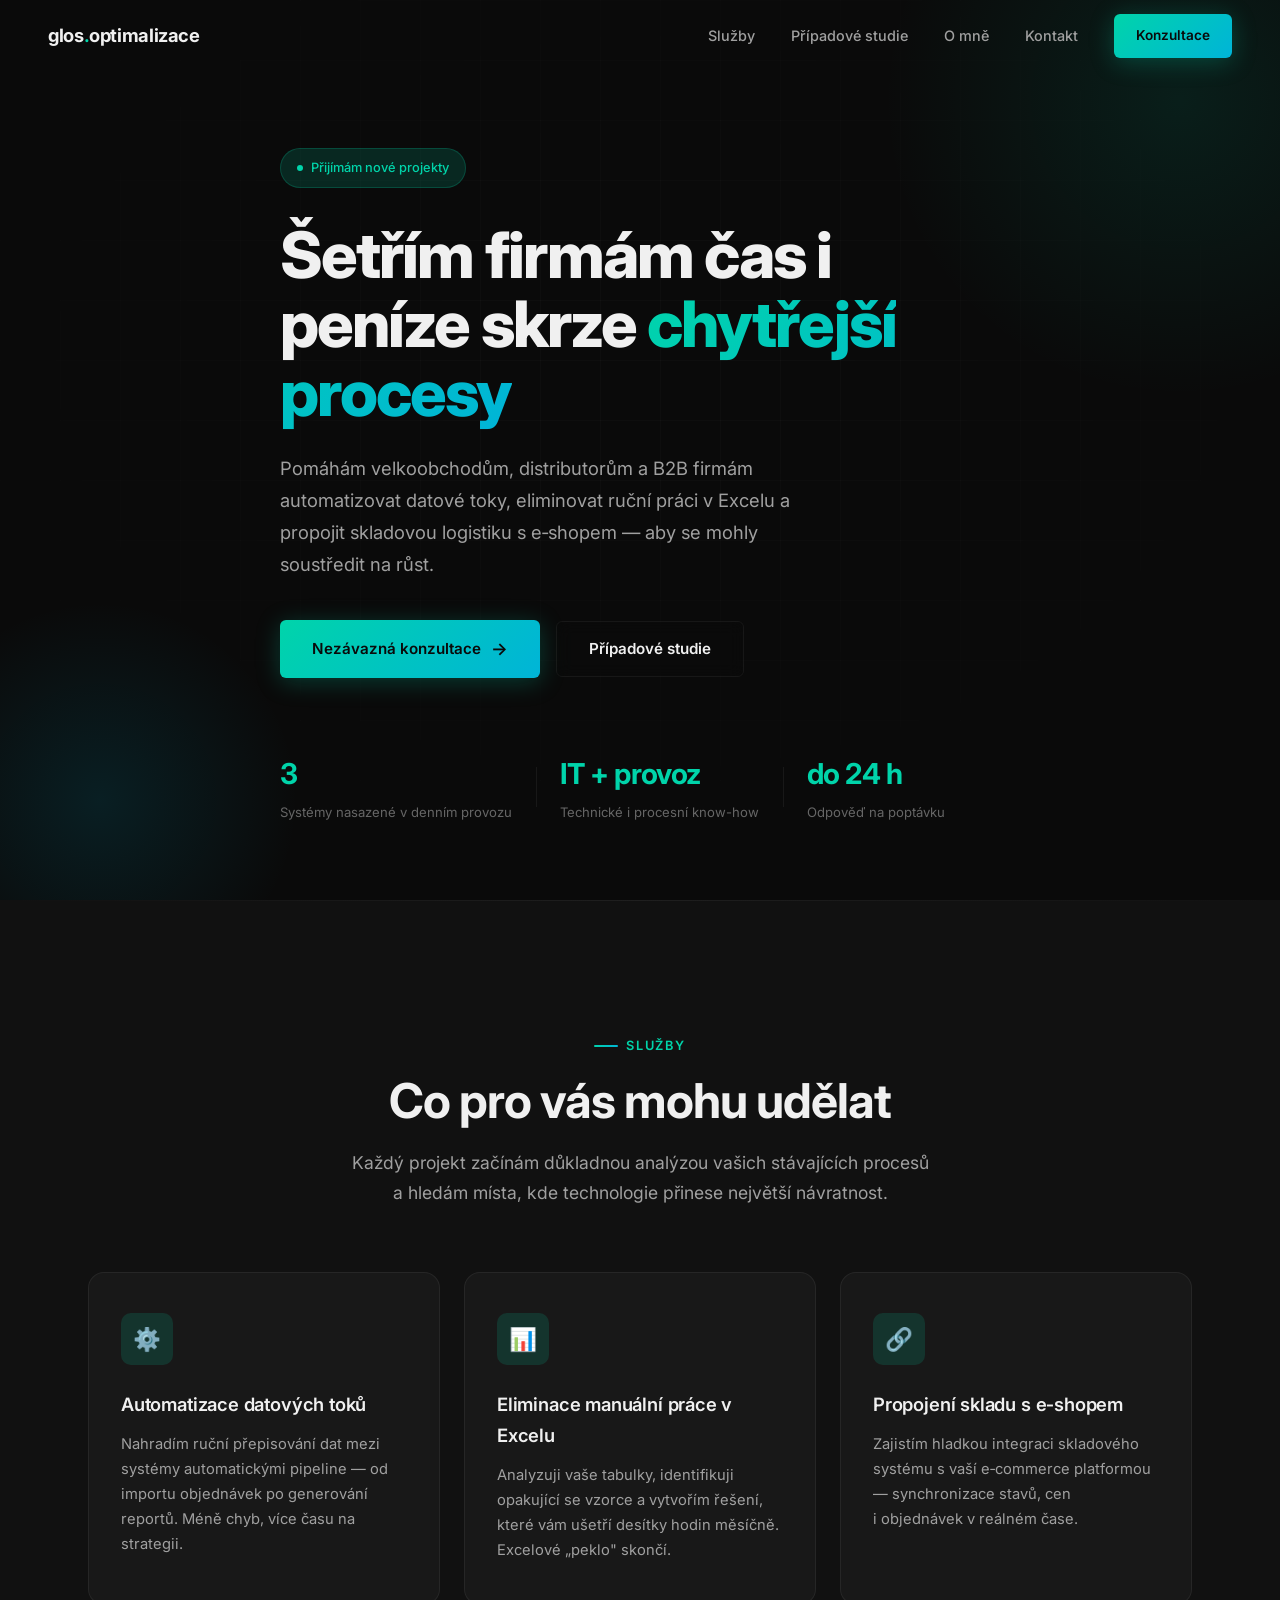
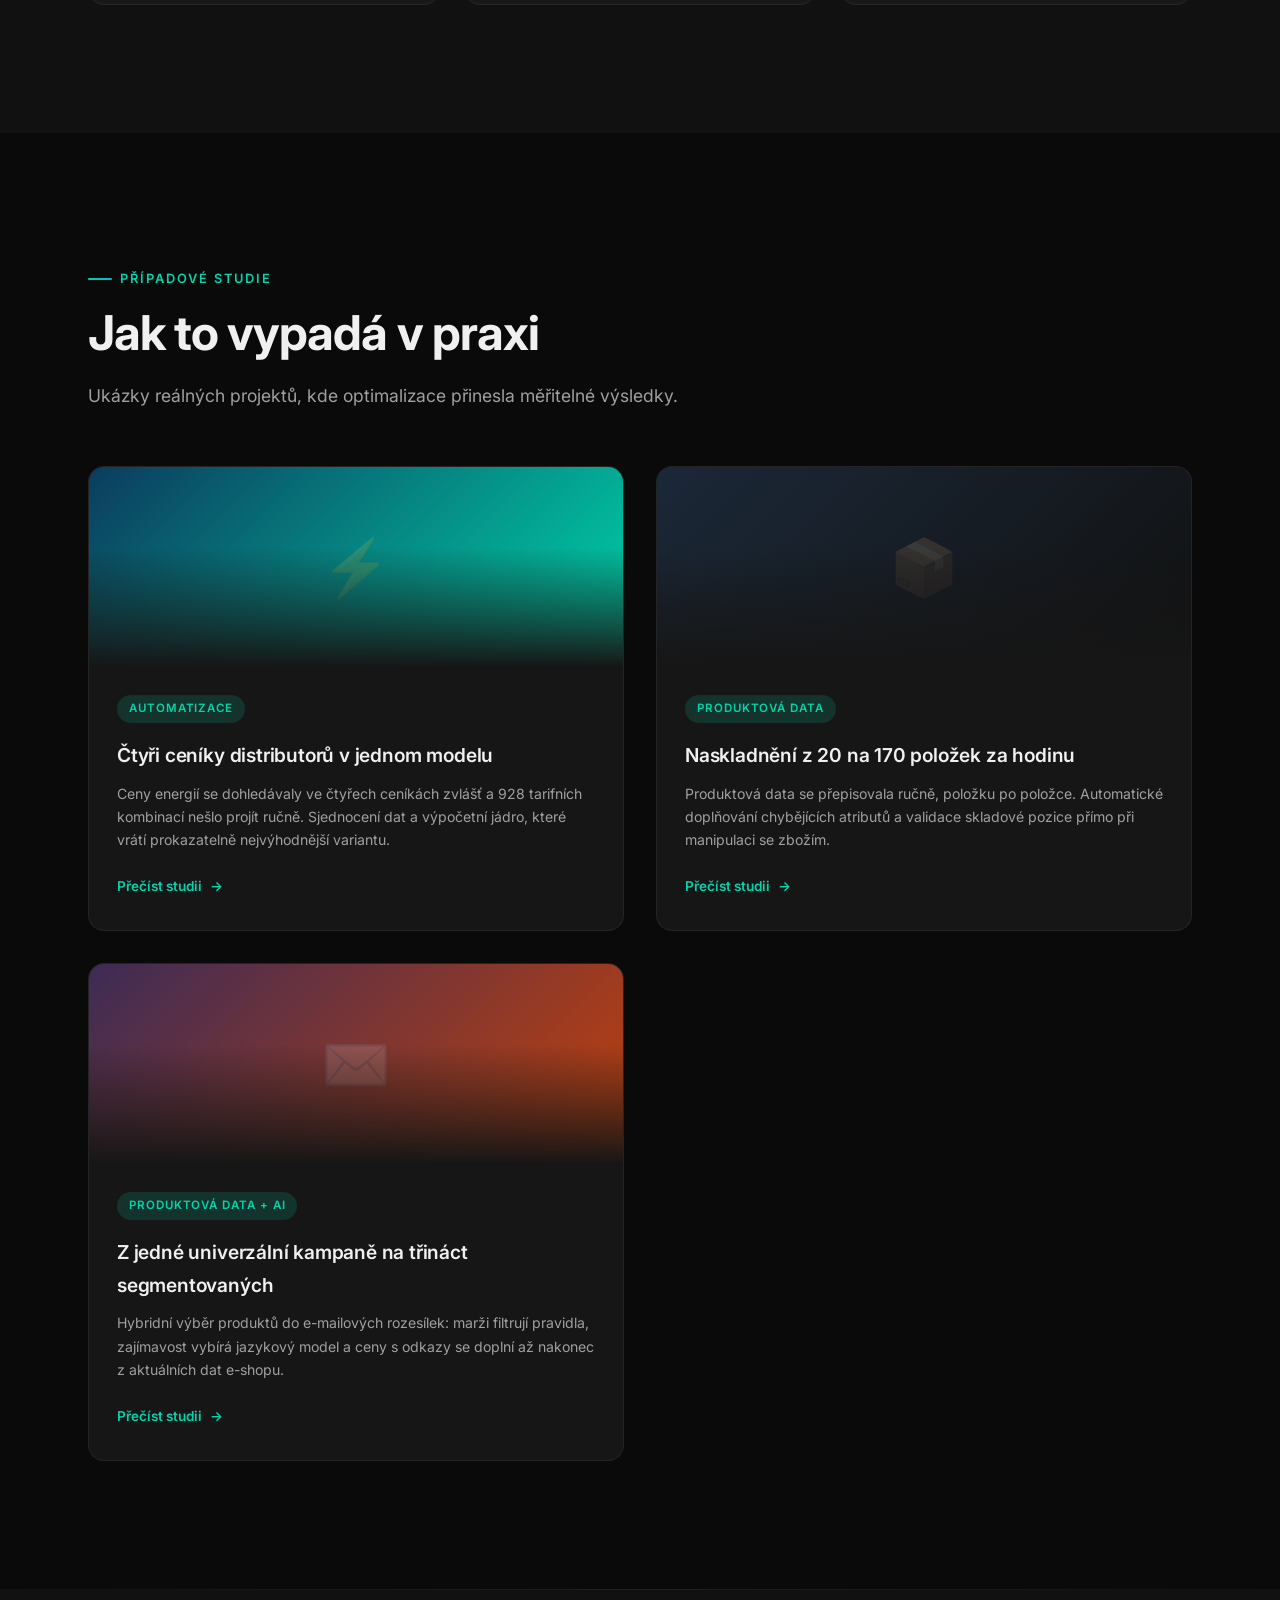
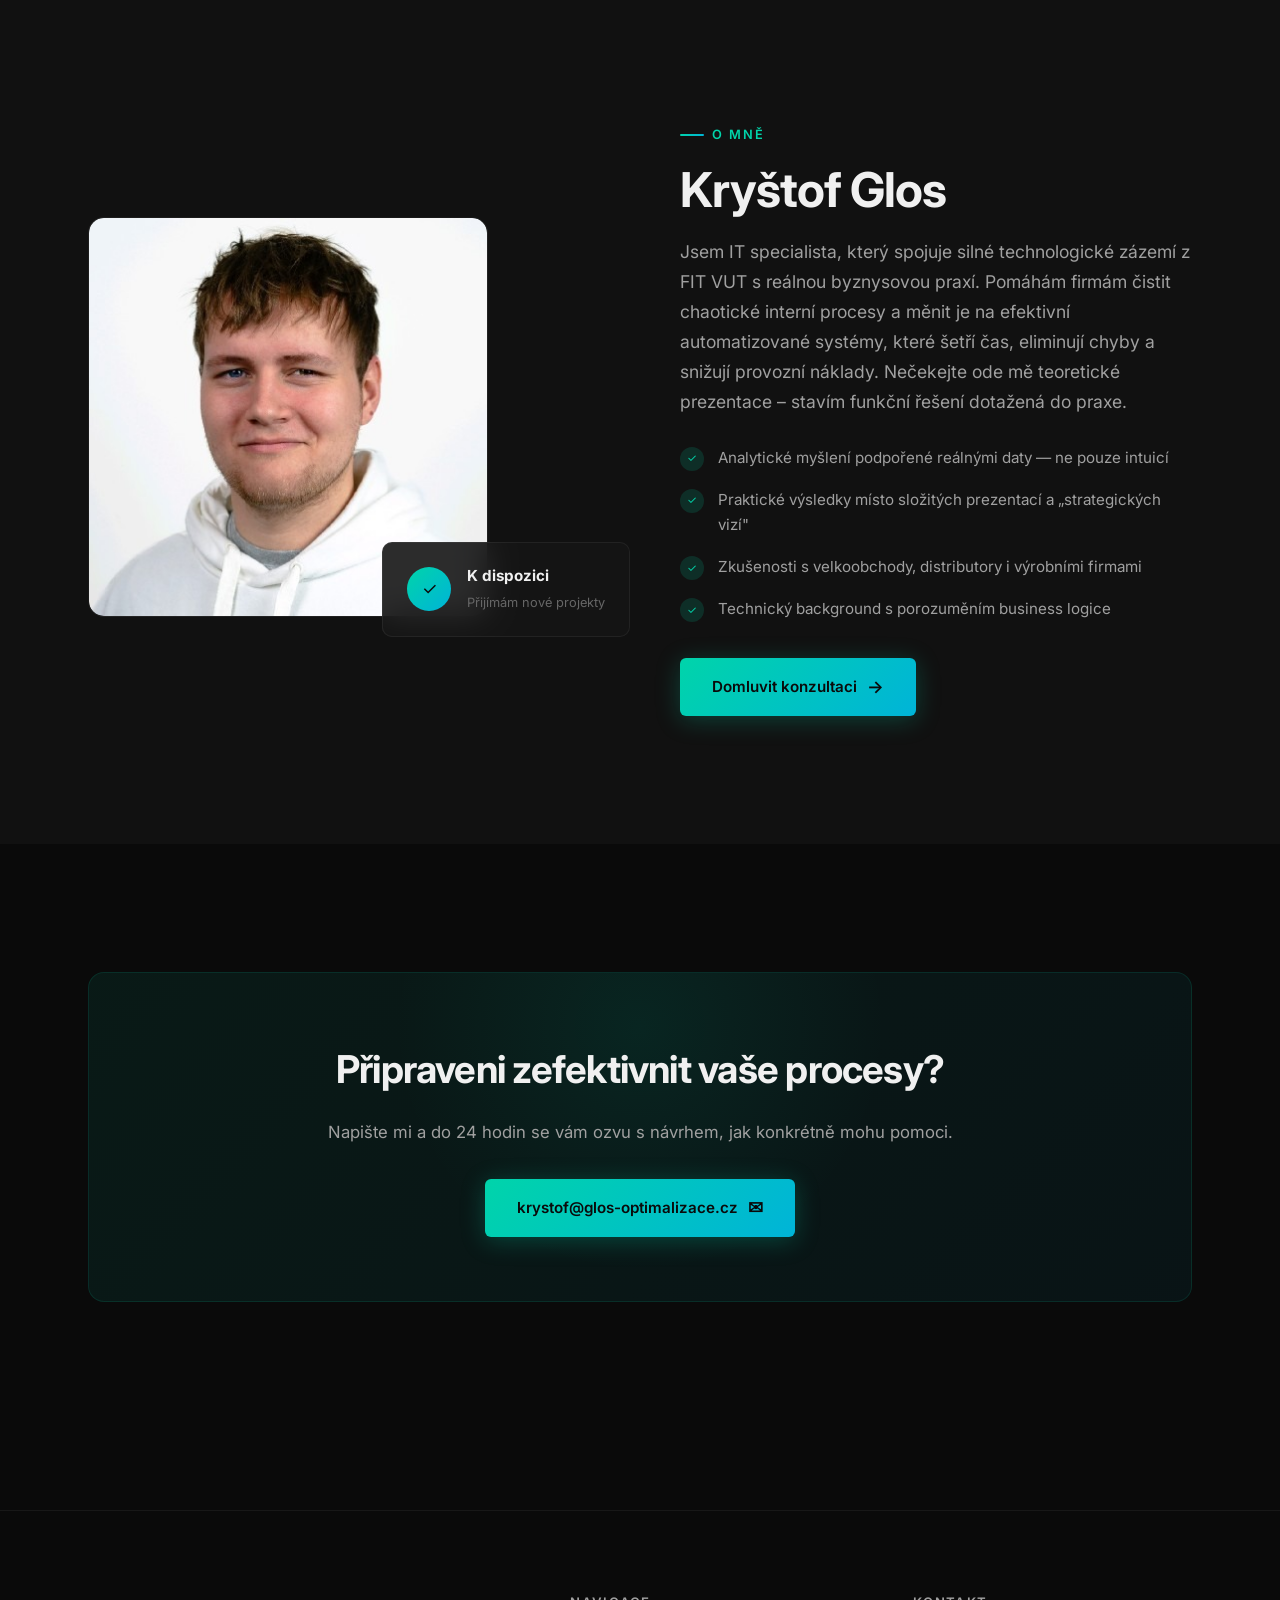
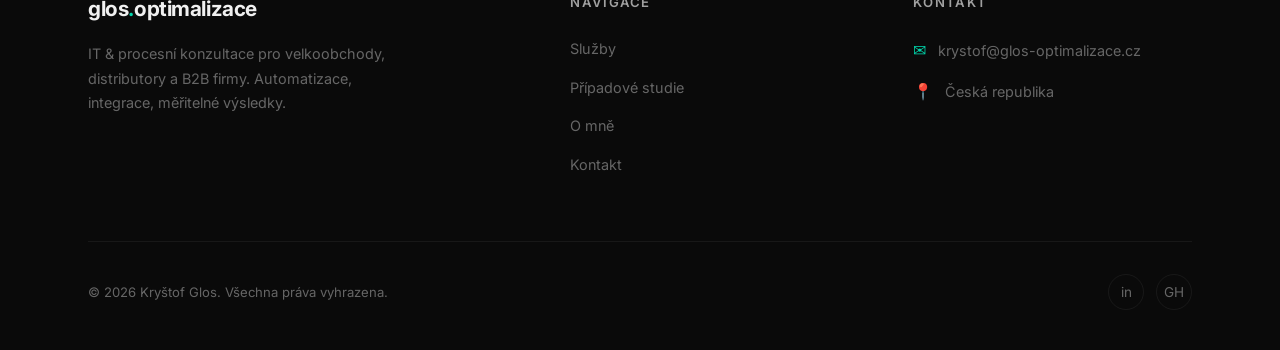
==== index.html @ 927b3104 "Update case study titles and descriptions for clarity and relevance" ====
<!DOCTYPE html>
<html lang="cs">
<head>
  <meta charset="UTF-8">
  <meta name="viewport" content="width=device-width, initial-scale=1.0">
  <meta name="description" content="Kryštof Glos — IT konzultant zaměřený na optimalizaci procesů, automatizaci datových toků a digitální transformaci pro B2B firmy.">
  <meta name="author" content="Kryštof Glos">
  <title>Glos Optimalizace — IT & Procesní konzultace pro B2B</title>
  <link rel="stylesheet" href="styles.css">
  <link rel="icon" href="data:image/svg+xml,<svg xmlns='http://www.w3.org/2000/svg' viewBox='0 0 100 100'><text y='.9em' font-size='90'>⚡</text></svg>">
</head>
<body>

  <!-- ========== NAVIGATION ========== -->
  <nav class="navbar" id="navbar">
    <div class="navbar-inner">
      <a href="#" class="logo">glos<span>.</span>optimalizace</a>
      <div class="nav-links" id="navLinks">
        <a href="#services" class="nav-link">Služby</a>
        <a href="#case-studies" class="nav-link">Případové studie</a>
        <a href="#about" class="nav-link">O mně</a>
        <a href="#contact" class="nav-link">Kontakt</a>
        <a href="mailto:krystof@glos-optimalizace.cz" class="btn btn-primary nav-cta">Konzultace</a>
      </div>
      <button class="nav-toggle" id="navToggle" aria-label="Otevřít menu">
        <span></span><span></span><span></span>
      </button>
    </div>
  </nav>

  <!-- ========== HERO ========== -->
  <section class="hero" id="hero">
    <div class="hero-grid"></div>
    <div class="container">
      <div class="hero-content">
        <div class="hero-badge">
          <span class="hero-badge-dot"></span>
          Přijímám nové projekty
        </div>

        <h1 class="hero-title">
          Šetřím firmám čas i peníze skrze <span class="highlight">chytřejší procesy</span>
        </h1>

        <p class="hero-description">
          Pomáhám velkoobchodům, distributorům a B2B firmám automatizovat datové toky, eliminovat ruční práci v Excelu a propojit skladovou logistiku s&nbsp;e&#8209;shopem — aby se mohly soustředit na růst.
        </p>

        <div class="hero-actions">
          <a href="mailto:krystof@glos-optimalizace.cz" class="btn btn-primary">
            Nezávazná konzultace
            <span class="btn-icon">→</span>
          </a>
          <a href="#case-studies" class="btn btn-secondary">
            Případové studie
          </a>
        </div>

        <div class="hero-stats">
          <div class="hero-stat">
            <div class="hero-stat-value">3</div>
            <div class="hero-stat-label">Systémy nasazené v denním provozu</div>
          </div>
          <div class="hero-stat">
            <div class="hero-stat-value">IT + provoz</div>
            <div class="hero-stat-label">Technické i procesní know-how</div>
          </div>
          <div class="hero-stat">
            <div class="hero-stat-value">do 24 h</div>
            <div class="hero-stat-label">Odpověď na poptávku</div>
          </div>
        </div>
      </div>
    </div>
  </section>

  <!-- ========== SERVICES ========== -->
  <section class="services section" id="services">
    <div class="container">
      <div class="services-header reveal">
        <span class="section-label">Služby</span>
        <h2 class="section-title">Co pro vás mohu udělat</h2>
        <p class="section-subtitle">
          Každý projekt začínám důkladnou analýzou vašich stávajících procesů a&nbsp;hledám místa, kde technologie přinese největší návratnost.
        </p>
      </div>

      <div class="services-grid">
        <!-- Card 1 -->
        <div class="service-card reveal">
          <div class="service-icon">⚙️</div>
          <h3 class="service-title">Automatizace datových toků</h3>
          <p class="service-description">
            Nahradím ruční přepisování dat mezi systémy automatickými pipeline — od importu objednávek po generování reportů. Méně chyb, více času na strategii.
          </p>
        </div>

        <!-- Card 2 -->
        <div class="service-card reveal">
          <div class="service-icon">📊</div>
          <h3 class="service-title">Eliminace manuální práce v Excelu</h3>
          <p class="service-description">
            Analyzuji vaše tabulky, identifikuji opakující se vzorce a&nbsp;vytvořím řešení, které vám ušetří desítky hodin měsíčně. Excelové „peklo" skončí.
          </p>
        </div>

        <!-- Card 3 -->
        <div class="service-card reveal">
          <div class="service-icon">🔗</div>
          <h3 class="service-title">Propojení skladu s&nbsp;e&#8209;shopem</h3>
          <p class="service-description">
            Zajistím hladkou integraci skladového systému s&nbsp;vaší e‑commerce platformou — synchronizace stavů, cen i&nbsp;objednávek v&nbsp;reálném čase.
          </p>
        </div>
      </div>
    </div>
  </section>

  <!-- ========== CASE STUDIES ========== -->
  <section class="case-studies section" id="case-studies">
    <div class="container">
      <div class="case-studies-header reveal">
        <div>
          <span class="section-label">Případové studie</span>
          <h2 class="section-title">Jak to vypadá v&nbsp;praxi</h2>
          <p class="section-subtitle">
            Ukázky reálných projektů, kde optimalizace přinesla měřitelné výsledky.
          </p>
        </div>
      </div>

      <div class="case-studies-grid">
        <!-- Case 1 -->
        <a href="case-study.html?id=energetika" class="case-card reveal" id="case-card-energetika">
          <div class="case-card-image" style="background: linear-gradient(135deg, #0b3c5d, #00d4aa);">
            <span class="case-icon">⚡</span>
          </div>
          <div class="case-card-content">
            <span class="case-card-tag">Automatizace</span>
            <h3 class="case-card-title">Čtyři ceníky distributorů v jednom modelu</h3>
            <p class="case-card-excerpt">
              Ceny energií se dohledávaly ve čtyřech ceníkách zvlášť a 928 tarifních kombinací nešlo projít ručně. Sjednocení dat a výpočetní jádro, které vrátí prokazatelně nejvýhodnější variantu.
            </p>
            <span class="case-card-link">
              Přečíst studii <span>→</span>
            </span>
          </div>
        </a>

        <!-- Case 2 -->
        <a href="case-study.html?id=sklad" class="case-card reveal" id="case-card-sklad">
          <div class="case-card-image" style="background: linear-gradient(135deg, #1b2838, #111);">
            <span class="case-icon">📦</span>
          </div>
          <div class="case-card-content">
            <span class="case-card-tag">Produktová data</span>
            <h3 class="case-card-title">Naskladnění z 20 na 170 položek za hodinu</h3>
            <p class="case-card-excerpt">
              Produktová data se přepisovala ručně, položku po položce. Automatické doplňování chybějících atributů a validace skladové pozice přímo při manipulaci se zbožím.
            </p>
            <span class="case-card-link">
              Přečíst studii <span>→</span>
            </span>
          </div>
        </a>

        <!-- Case 3 -->
        <a href="case-study.html?id=kampane" class="case-card reveal" id="case-card-kampane">
          <div class="case-card-image" style="background: linear-gradient(135deg, #3d2b56, #c2410c);">
            <span class="case-icon">✉️</span>
          </div>
          <div class="case-card-content">
            <span class="case-card-tag">Produktová data + AI</span>
            <h3 class="case-card-title">Z jedné univerzální kampaně na třináct segmentovaných</h3>
            <p class="case-card-excerpt">
              Hybridní výběr produktů do e-mailových rozesílek: marži filtrují pravidla, zajímavost vybírá jazykový model a ceny s odkazy se doplní až nakonec z aktuálních dat e-shopu.
            </p>
            <span class="case-card-link">
              Přečíst studii <span>→</span>
            </span>
          </div>
        </a>
      </div>
    </div>
  </section>

  <!-- ========== ABOUT ========== -->
  <section class="about section" id="about">
    <div class="container">
      <div class="about-grid">
        <div class="about-visual reveal">
          <div class="about-avatar">
            <img src="profile.jpg" alt="Kryštof Glos" class="about-avatar-img">
          </div>
          <div class="about-float-card">
            <div class="about-float-icon">✓</div>
            <div class="about-float-text">
              <strong>K dispozici</strong>
              <span>Přijímám nové projekty</span>
            </div>
          </div>
        </div>

        <div class="about-content reveal">
          <span class="section-label">O mně</span>
          <h2 class="section-title">Kryštof Glos</h2>
          <p class="section-subtitle">
            Jsem IT specialista, který spojuje silné technologické zázemí z FIT VUT s reálnou byznysovou praxí. Pomáhám firmám čistit chaotické interní procesy a měnit je na efektivní automatizované systémy, které šetří čas, eliminují chyby a snižují provozní náklady. Nečekejte ode mě teoretické prezentace – stavím funkční řešení dotažená do praxe.
          </p>

          <div class="about-points">
            <div class="about-point">
              <span class="about-point-icon">✓</span>
              <span>Analytické myšlení podpořené reálnými daty — ne pouze intuicí</span>
            </div>
            <div class="about-point">
              <span class="about-point-icon">✓</span>
              <span>Praktické výsledky místo složitých prezentací a „strategických vizí"</span>
            </div>
            <div class="about-point">
              <span class="about-point-icon">✓</span>
              <span>Zkušenosti s velkoobchody, distributory i&nbsp;výrobními firmami</span>
            </div>
            <div class="about-point">
              <span class="about-point-icon">✓</span>
              <span>Technický background s&nbsp;porozuměním business logice</span>
            </div>
          </div>

          <a href="mailto:krystof@glos-optimalizace.cz" class="btn btn-primary">
            Domluvit konzultaci
            <span class="btn-icon">→</span>
          </a>
        </div>
      </div>
    </div>
  </section>

  <!-- ========== CTA BANNER ========== -->
  <section class="section" id="contact">
    <div class="container">
      <div class="cta-banner reveal">
        <h2 class="cta-banner-title">Připraveni zefektivnit vaše procesy?</h2>
        <p class="cta-banner-text">
          Napište mi a&nbsp;do 24 hodin se vám ozvu s&nbsp;návrhem, jak konkrétně mohu pomoci.
        </p>
        <a href="mailto:krystof@glos-optimalizace.cz" class="btn btn-primary">
          krystof@glos-optimalizace.cz
          <span class="btn-icon">✉</span>
        </a>
      </div>
    </div>
  </section>

  <!-- ========== FOOTER ========== -->
  <footer class="footer">
    <div class="container">
      <div class="footer-grid">
        <div class="footer-brand">
          <a href="#" class="logo">glos<span>.</span>optimalizace</a>
          <p class="footer-brand-description">
            IT & procesní konzultace pro velkoobchody, distributory a B2B firmy. Automatizace, integrace, měřitelné výsledky.
          </p>
        </div>

        <div class="footer-nav">
          <h4 class="footer-heading">Navigace</h4>
          <div class="footer-links">
            <a href="#services" class="footer-link">Služby</a>
            <a href="#case-studies" class="footer-link">Případové studie</a>
            <a href="#about" class="footer-link">O mně</a>
            <a href="#contact" class="footer-link">Kontakt</a>
          </div>
        </div>

        <div class="footer-contact">
          <h4 class="footer-heading">Kontakt</h4>
          <a href="mailto:krystof@glos-optimalizace.cz" class="footer-contact-item">
            <span class="footer-contact-icon">✉</span>
            krystof@glos-optimalizace.cz
          </a>
          <div class="footer-contact-item">
            <span class="footer-contact-icon">📍</span>
            Česká republika
          </div>
        </div>
      </div>

      <div class="footer-bottom">
        <p class="footer-copy">&copy; 2026 Kryštof Glos. Všechna práva vyhrazena.</p>
        <div class="footer-socials">
          <a href="https://www.linkedin.com/in/kry%C5%A1tof-glos-865231218/" class="footer-social" aria-label="LinkedIn" target="_blank" rel="noopener">in</a>
          <a href="https://github.com/Stofas991" class="footer-social" aria-label="GitHub" target="_blank" rel="noopener">GH</a>
        </div>
      </div>
    </div>
  </footer>

  <!-- ========== SCRIPTS ========== -->
  <script>
    // --- Navbar scroll effect ---
    const navbar = document.getElementById('navbar');

    window.addEventListener('scroll', () => {
      if (window.scrollY > 40) {
        navbar.classList.add('scrolled');
      } else {
        navbar.classList.remove('scrolled');
      }
    }, { passive: true });

    // --- Mobile nav toggle ---
    const navToggle = document.getElementById('navToggle');
    const navLinks = document.getElementById('navLinks');

    function closeNav() {
      navLinks.classList.remove('open');
      const spans = navToggle.querySelectorAll('span');
      spans[0].style.transform = '';
      spans[1].style.opacity = '';
      spans[2].style.transform = '';
    }

    navToggle.addEventListener('click', () => {
      const spans = navToggle.querySelectorAll('span');
      if (navLinks.classList.contains('open')) {
        closeNav();
      } else {
        navLinks.classList.add('open');
        spans[0].style.transform = 'rotate(45deg) translate(5px, 5px)';
        spans[1].style.opacity = '0';
        spans[2].style.transform = 'rotate(-45deg) translate(5px, -5px)';
      }
    });

    navLinks.querySelectorAll('.nav-link').forEach(link => {
      link.addEventListener('click', closeNav);
    });

    // --- Scroll reveal ---
    const revealElements = document.querySelectorAll('.reveal');

    const revealObserver = new IntersectionObserver((entries) => {
      entries.forEach(entry => {
        if (entry.isIntersecting) {
          entry.target.classList.add('visible');
          revealObserver.unobserve(entry.target);
        }
      });
    }, {
      threshold: 0.1,
      rootMargin: '0px 0px -60px 0px'
    });

    revealElements.forEach(el => revealObserver.observe(el));

    // --- Smooth scroll for anchor links ---
    document.querySelectorAll('a[href^="#"]').forEach(anchor => {
      anchor.addEventListener('click', (e) => {
        const href = anchor.getAttribute('href');
        if (href === '#') return;
        const target = document.querySelector(href);
        if (target) {
          e.preventDefault();
          target.scrollIntoView({ behavior: 'smooth', block: 'start' });
        }
      });
    });
  </script>

</body>
</html>
---- styles.css ----
/* ============================================================
   GLOS OPTIMALIZACE — Premium Dark Mode Design System
   ============================================================ */

/* --- Google Fonts --- */
@import url('https://fonts.googleapis.com/css2?family=Inter:wght@300;400;500;600;700;800&display=swap');

/* --- CSS Custom Properties --- */
:root {
  /* Backgrounds */
  --bg-primary: #0a0a0a;
  --bg-secondary: #111111;
  --bg-card: #161616;
  --bg-card-hover: #1a1a1a;
  --bg-glass: rgba(255, 255, 255, 0.03);
  --bg-glass-border: rgba(255, 255, 255, 0.06);

  /* Accent */
  --accent: #00d4aa;
  --accent-dim: rgba(0, 212, 170, 0.15);
  --accent-glow: rgba(0, 212, 170, 0.25);
  --accent-hover: #00f0c0;
  --accent-gradient: linear-gradient(135deg, #00d4aa 0%, #00b4d8 100%);

  /* Text */
  --text-primary: #f0f0f0;
  --text-secondary: #a0a0a0;
  --text-muted: #666666;
  --text-accent: var(--accent);

  /* Spacing */
  --section-padding: clamp(80px, 10vw, 140px);
  --container-max: 1200px;
  --border-radius: 16px;
  --border-radius-sm: 10px;
  --border-radius-xs: 6px;

  /* Transitions */
  --transition-fast: 0.2s cubic-bezier(0.4, 0, 0.2, 1);
  --transition-medium: 0.4s cubic-bezier(0.4, 0, 0.2, 1);
  --transition-slow: 0.6s cubic-bezier(0.4, 0, 0.2, 1);
}

/* --- Reset & Base --- */
*, *::before, *::after {
  margin: 0;
  padding: 0;
  box-sizing: border-box;
}

html {
  scroll-behavior: smooth;
  -webkit-font-smoothing: antialiased;
  -moz-osx-font-smoothing: grayscale;
}

body {
  font-family: 'Inter', -apple-system, BlinkMacSystemFont, sans-serif;
  background-color: var(--bg-primary);
  color: var(--text-primary);
  line-height: 1.7;
  font-size: 16px;
  overflow-x: hidden;
}

img {
  max-width: 100%;
  display: block;
}

a {
  color: inherit;
  text-decoration: none;
}

ul, ol {
  list-style: none;
}

/* --- Layout --- */
.container {
  max-width: var(--container-max);
  margin: 0 auto;
  padding: 0 clamp(20px, 4vw, 48px);
}

.section {
  padding: var(--section-padding) 0;
}

/* --- Typography --- */
.section-label {
  display: inline-flex;
  align-items: center;
  gap: 8px;
  font-size: 0.8rem;
  font-weight: 600;
  letter-spacing: 0.15em;
  text-transform: uppercase;
  color: var(--accent);
  margin-bottom: 16px;
}

.section-label::before {
  content: '';
  display: inline-block;
  width: 24px;
  height: 2px;
  background: var(--accent-gradient);
  border-radius: 2px;
}

.section-title {
  font-size: clamp(2rem, 4vw, 3rem);
  font-weight: 700;
  line-height: 1.15;
  margin-bottom: 20px;
  letter-spacing: -0.02em;
}

.section-subtitle {
  font-size: 1.1rem;
  color: var(--text-secondary);
  max-width: 600px;
  line-height: 1.7;
}

/* --- Buttons --- */
.btn {
  display: inline-flex;
  align-items: center;
  gap: 10px;
  padding: 14px 32px;
  font-family: inherit;
  font-size: 0.95rem;
  font-weight: 600;
  border: none;
  border-radius: var(--border-radius-xs);
  cursor: pointer;
  transition: all var(--transition-fast);
  position: relative;
  overflow: hidden;
}

.btn-primary {
  background: var(--accent-gradient);
  color: #0a0a0a;
  box-shadow: 0 4px 24px var(--accent-glow);
}

.btn-primary:hover {
  transform: translateY(-2px);
  box-shadow: 0 8px 32px var(--accent-glow), 0 0 60px rgba(0, 212, 170, 0.15);
}

.btn-primary:active {
  transform: translateY(0);
}

.btn-secondary {
  background: transparent;
  color: var(--text-primary);
  border: 1px solid var(--bg-glass-border);
  backdrop-filter: blur(8px);
}

.btn-secondary:hover {
  border-color: var(--accent);
  color: var(--accent);
  background: var(--accent-dim);
}

.btn-icon {
  font-size: 1.1rem;
  transition: transform var(--transition-fast);
}

.btn:hover .btn-icon {
  transform: translateX(3px);
}

/* --- Navigation --- */
.navbar {
  position: fixed;
  top: 0;
  left: 0;
  right: 0;
  z-index: 1000;
  padding: 0 clamp(20px, 4vw, 48px);
  transition: all var(--transition-medium);
}

.navbar.scrolled {
  background: rgba(10, 10, 10, 0.85);
  backdrop-filter: blur(20px) saturate(180%);
  border-bottom: 1px solid var(--bg-glass-border);
}

.navbar-inner {
  max-width: var(--container-max);
  margin: 0 auto;
  display: flex;
  justify-content: space-between;
  align-items: center;
  height: 72px;
}

.logo {
  font-size: 1.15rem;
  font-weight: 700;
  letter-spacing: -0.02em;
  color: var(--text-primary);
}

.logo span {
  color: var(--accent);
}

.nav-links {
  display: flex;
  align-items: center;
  gap: 36px;
}

.nav-link {
  font-size: 0.9rem;
  font-weight: 500;
  color: var(--text-secondary);
  transition: color var(--transition-fast);
  position: relative;
}

.nav-link::after {
  content: '';
  position: absolute;
  bottom: -4px;
  left: 0;
  width: 0;
  height: 2px;
  background: var(--accent-gradient);
  border-radius: 2px;
  transition: width var(--transition-medium);
}

.nav-link:hover {
  color: var(--text-primary);
}

.nav-link:hover::after {
  width: 100%;
}

.nav-cta {
  font-size: 0.85rem;
  padding: 10px 22px;
}

/* Mobile Nav Toggle */
.nav-toggle {
  display: none;
  flex-direction: column;
  gap: 5px;
  background: none;
  border: none;
  cursor: pointer;
  padding: 4px;
}

.nav-toggle span {
  display: block;
  width: 24px;
  height: 2px;
  background: var(--text-primary);
  border-radius: 2px;
  transition: all var(--transition-fast);
}

/* --- Hero Section --- */
.hero {
  min-height: 100vh;
  display: flex;
  align-items: center;
  position: relative;
  overflow: hidden;
  padding-top: 72px;
}

.hero::before {
  content: '';
  position: absolute;
  top: -200px;
  right: -200px;
  width: 600px;
  height: 600px;
  background: radial-gradient(circle, var(--accent-glow) 0%, transparent 70%);
  opacity: 0.4;
  pointer-events: none;
  animation: heroGlow 8s ease-in-out infinite alternate;
}

.hero::after {
  content: '';
  position: absolute;
  bottom: -100px;
  left: -100px;
  width: 400px;
  height: 400px;
  background: radial-gradient(circle, rgba(0, 180, 216, 0.12) 0%, transparent 70%);
  pointer-events: none;
  animation: heroGlow 10s ease-in-out 2s infinite alternate;
}

@keyframes heroGlow {
  0% { transform: translate(0, 0) scale(1); }
  100% { transform: translate(30px, -20px) scale(1.1); }
}

.hero-grid {
  position: absolute;
  inset: 0;
  background-image:
    linear-gradient(rgba(255, 255, 255, 0.02) 1px, transparent 1px),
    linear-gradient(90deg, rgba(255, 255, 255, 0.02) 1px, transparent 1px);
  background-size: 60px 60px;
  mask-image: radial-gradient(ellipse 60% 60% at 50% 40%, black 20%, transparent 100%);
  -webkit-mask-image: radial-gradient(ellipse 60% 60% at 50% 40%, black 20%, transparent 100%);
  pointer-events: none;
}

.hero-content {
  position: relative;
  z-index: 1;
  max-width: 720px;
}

.hero-badge {
  display: inline-flex;
  align-items: center;
  gap: 8px;
  padding: 8px 16px;
  background: var(--accent-dim);
  border: 1px solid rgba(0, 212, 170, 0.2);
  border-radius: 100px;
  font-size: 0.8rem;
  font-weight: 500;
  color: var(--accent);
  margin-bottom: 32px;
  animation: fadeInUp 0.8s ease-out;
}

.hero-badge-dot {
  width: 6px;
  height: 6px;
  border-radius: 50%;
  background: var(--accent);
  animation: pulse 2s ease-in-out infinite;
}

@keyframes pulse {
  0%, 100% { opacity: 1; }
  50% { opacity: 0.3; }
}

.hero-title {
  font-size: clamp(2.5rem, 5.5vw, 4rem);
  font-weight: 800;
  line-height: 1.08;
  letter-spacing: -0.03em;
  margin-bottom: 24px;
  animation: fadeInUp 0.8s ease-out 0.1s backwards;
}

.hero-title .highlight {
  background: var(--accent-gradient);
  -webkit-background-clip: text;
  -webkit-text-fill-color: transparent;
  background-clip: text;
}

.hero-description {
  font-size: 1.15rem;
  color: var(--text-secondary);
  line-height: 1.75;
  margin-bottom: 40px;
  max-width: 560px;
  animation: fadeInUp 0.8s ease-out 0.2s backwards;
}

.hero-actions {
  display: flex;
  align-items: center;
  gap: 16px;
  flex-wrap: wrap;
  animation: fadeInUp 0.8s ease-out 0.3s backwards;
}

.hero-stats {
  display: flex;
  gap: 48px;
  margin-top: 72px;
  animation: fadeInUp 0.8s ease-out 0.4s backwards;
}

.hero-stat {
  position: relative;
}

.hero-stat::before {
  content: '';
  position: absolute;
  left: -24px;
  top: 50%;
  transform: translateY(-50%);
  width: 1px;
  height: 40px;
  background: var(--bg-glass-border);
}

.hero-stat:first-child::before {
  display: none;
}

.hero-stat-value {
  font-size: 1.8rem;
  font-weight: 700;
  color: var(--accent);
  letter-spacing: -0.02em;
}

.hero-stat-label {
  font-size: 0.82rem;
  color: var(--text-muted);
  margin-top: 2px;
}

@keyframes fadeInUp {
  from {
    opacity: 0;
    transform: translateY(24px);
  }
  to {
    opacity: 1;
    transform: translateY(0);
  }
}

/* --- Services Section --- */
.services {
  background: var(--bg-secondary);
  position: relative;
}

.services::before {
  content: '';
  position: absolute;
  top: 0;
  left: 0;
  right: 0;
  height: 1px;
  background: linear-gradient(90deg, transparent, var(--bg-glass-border), transparent);
}

.services-header {
  text-align: center;
  margin-bottom: 64px;
}

.services-header .section-subtitle {
  margin: 0 auto;
}

.services-grid {
  display: grid;
  grid-template-columns: repeat(3, 1fr);
  gap: 24px;
}

.service-card {
  background: var(--bg-glass);
  border: 1px solid var(--bg-glass-border);
  border-radius: var(--border-radius);
  padding: 40px 32px;
  transition: all var(--transition-medium);
  position: relative;
  overflow: hidden;
}

.service-card::before {
  content: '';
  position: absolute;
  top: 0;
  left: 0;
  right: 0;
  height: 2px;
  background: var(--accent-gradient);
  opacity: 0;
  transition: opacity var(--transition-medium);
}

.service-card:hover {
  background: var(--bg-card-hover);
  border-color: rgba(0, 212, 170, 0.15);
  transform: translateY(-4px);
  box-shadow: 0 20px 60px rgba(0, 0, 0, 0.3);
}

.service-card:hover::before {
  opacity: 1;
}

.service-icon {
  width: 52px;
  height: 52px;
  display: flex;
  align-items: center;
  justify-content: center;
  border-radius: var(--border-radius-sm);
  background: var(--accent-dim);
  color: var(--accent);
  font-size: 1.4rem;
  margin-bottom: 24px;
  transition: all var(--transition-fast);
}

.service-card:hover .service-icon {
  background: var(--accent-gradient);
  color: #0a0a0a;
  box-shadow: 0 4px 20px var(--accent-glow);
}

.service-title {
  font-size: 1.15rem;
  font-weight: 600;
  margin-bottom: 12px;
  letter-spacing: -0.01em;
}

.service-description {
  font-size: 0.92rem;
  color: var(--text-secondary);
  line-height: 1.7;
}

/* --- Case Studies Section --- */
.case-studies {
  position: relative;
}

.case-studies-header {
  display: flex;
  justify-content: space-between;
  align-items: flex-end;
  margin-bottom: 56px;
  flex-wrap: wrap;
  gap: 24px;
}



.case-studies-grid {
  display: grid;
  grid-template-columns: repeat(2, 1fr);
  gap: 32px;
}

.case-card {
  background: var(--bg-card);
  border: 1px solid var(--bg-glass-border);
  border-radius: var(--border-radius);
  overflow: hidden;
  transition: all var(--transition-medium);
  cursor: pointer;
  text-decoration: none;
  display: flex;
  flex-direction: column;
}

.case-card:hover {
  border-color: rgba(0, 212, 170, 0.2);
  transform: translateY(-6px);
  box-shadow: 0 24px 64px rgba(0, 0, 0, 0.35);
}

.case-card-image {
  height: 200px;
  background: linear-gradient(135deg, var(--bg-secondary), var(--bg-card));
  position: relative;
  overflow: hidden;
  display: flex;
  align-items: center;
  justify-content: center;
}

.case-card-image .case-icon {
  font-size: 3.5rem;
  opacity: 0.15;
  transition: all var(--transition-medium);
}

.case-card:hover .case-card-image .case-icon {
  opacity: 0.3;
  transform: scale(1.1);
}

.case-card-image::after {
  content: '';
  position: absolute;
  inset: 0;
  background: linear-gradient(to top, var(--bg-card), transparent 60%);
}

.case-card-content {
  padding: 28px 28px 32px;
  flex: 1;
  display: flex;
  flex-direction: column;
}

.case-card-tag {
  display: inline-flex;
  align-items: center;
  padding: 4px 12px;
  background: var(--accent-dim);
  color: var(--accent);
  border-radius: 100px;
  font-size: 0.72rem;
  font-weight: 600;
  text-transform: uppercase;
  letter-spacing: 0.08em;
  margin-bottom: 16px;
  width: fit-content;
}

.case-card-title {
  font-size: 1.2rem;
  font-weight: 600;
  margin-bottom: 10px;
  letter-spacing: -0.01em;
  transition: color var(--transition-fast);
}

.case-card:hover .case-card-title {
  color: var(--accent);
}

.case-card-excerpt {
  font-size: 0.88rem;
  color: var(--text-secondary);
  line-height: 1.65;
  margin-bottom: 24px;
  flex: 1;
}

.case-card-link {
  display: inline-flex;
  align-items: center;
  gap: 8px;
  font-size: 0.85rem;
  font-weight: 600;
  color: var(--accent);
  transition: gap var(--transition-fast);
}

.case-card:hover .case-card-link {
  gap: 12px;
}

/* --- About Section --- */
.about {
  background: var(--bg-secondary);
  position: relative;
}

.about::before {
  content: '';
  position: absolute;
  top: 0;
  left: 0;
  right: 0;
  height: 1px;
  background: linear-gradient(90deg, transparent, var(--bg-glass-border), transparent);
}

.about-grid {
  display: grid;
  grid-template-columns: 1fr 1fr;
  gap: 80px;
  align-items: center;
}

.about-visual {
  position: relative;
}

.about-avatar {
  width: 100%;
  aspect-ratio: 1;
  max-width: 400px;
  border-radius: var(--border-radius);
  background: linear-gradient(135deg, var(--bg-card), var(--bg-primary));
  border: 1px solid var(--bg-glass-border);
  display: flex;
  align-items: center;
  justify-content: center;
  position: relative;
  overflow: hidden;
}

.about-avatar-icon {
  font-size: 6rem;
  opacity: 0.08;
}

.about-avatar::before {
  content: '';
  position: absolute;
  top: -50%;
  left: -50%;
  width: 200%;
  height: 200%;
  background: conic-gradient(from 0deg, transparent, var(--accent-dim), transparent, transparent);
  animation: rotateBorder 8s linear infinite;
}

.about-avatar::after {
  content: '';
  position: absolute;
  inset: 2px;
  background: linear-gradient(135deg, var(--bg-card), var(--bg-primary));
  border-radius: calc(var(--border-radius) - 2px);
  z-index: 1;
}

.about-avatar .about-avatar-icon {
  position: relative;
  z-index: 2;
}

.about-avatar-img {
  width: 100%;
  height: 100%;
  object-fit: cover;
  position: relative;
  z-index: 2;
  border-radius: calc(var(--border-radius) - 2px);
}

@keyframes rotateBorder {
  to { transform: rotate(360deg); }
}

.about-float-card {
  position: absolute;
  bottom: -20px;
  right: -30px;
  background: rgba(22, 22, 22, 0.9);
  backdrop-filter: blur(16px);
  border: 1px solid var(--bg-glass-border);
  border-radius: var(--border-radius-sm);
  padding: 20px 24px;
  display: flex;
  align-items: center;
  gap: 16px;
  z-index: 3;
}

.about-float-icon {
  width: 44px;
  height: 44px;
  display: flex;
  align-items: center;
  justify-content: center;
  border-radius: 50%;
  background: var(--accent-gradient);
  color: #0a0a0a;
  font-size: 1.1rem;
}

.about-float-text strong {
  display: block;
  font-size: 0.95rem;
}

.about-float-text span {
  font-size: 0.8rem;
  color: var(--text-muted);
}

.about-content .section-subtitle {
  margin-bottom: 28px;
}

.about-points {
  display: flex;
  flex-direction: column;
  gap: 16px;
  margin-bottom: 36px;
}

.about-point {
  display: flex;
  align-items: flex-start;
  gap: 14px;
  font-size: 0.95rem;
  color: var(--text-secondary);
}

.about-point-icon {
  flex-shrink: 0;
  width: 24px;
  height: 24px;
  display: flex;
  align-items: center;
  justify-content: center;
  border-radius: 50%;
  background: var(--accent-dim);
  color: var(--accent);
  font-size: 0.7rem;
  margin-top: 2px;
}

/* --- Contact / Footer --- */
.footer {
  border-top: 1px solid var(--bg-glass-border);
  padding: 80px 0 40px;
}

.footer-grid {
  display: grid;
  grid-template-columns: 1.5fr 1fr 1fr;
  gap: 64px;
  margin-bottom: 64px;
}

.footer-brand .logo {
  font-size: 1.3rem;
  margin-bottom: 16px;
  display: inline-block;
}

.footer-brand-description {
  font-size: 0.9rem;
  color: var(--text-muted);
  line-height: 1.7;
  max-width: 320px;
}

.footer-heading {
  font-size: 0.82rem;
  font-weight: 600;
  text-transform: uppercase;
  letter-spacing: 0.1em;
  color: var(--text-secondary);
  margin-bottom: 24px;
}

.footer-links {
  display: flex;
  flex-direction: column;
  gap: 14px;
}

.footer-link {
  font-size: 0.9rem;
  color: var(--text-muted);
  transition: color var(--transition-fast);
}

.footer-link:hover {
  color: var(--accent);
}

.footer-contact-item {
  display: flex;
  align-items: center;
  gap: 12px;
  font-size: 0.9rem;
  color: var(--text-muted);
  margin-bottom: 14px;
  transition: color var(--transition-fast);
}

.footer-contact-item:hover {
  color: var(--accent);
}

.footer-contact-icon {
  color: var(--accent);
  font-size: 1rem;
  flex-shrink: 0;
}

.footer-bottom {
  display: flex;
  justify-content: space-between;
  align-items: center;
  padding-top: 32px;
  border-top: 1px solid var(--bg-glass-border);
}

.footer-copy {
  font-size: 0.82rem;
  color: var(--text-muted);
}

.footer-socials {
  display: flex;
  gap: 12px;
}

.footer-social {
  width: 36px;
  height: 36px;
  display: flex;
  align-items: center;
  justify-content: center;
  border-radius: 50%;
  border: 1px solid var(--bg-glass-border);
  color: var(--text-muted);
  font-size: 0.85rem;
  transition: all var(--transition-fast);
}

.footer-social:hover {
  border-color: var(--accent);
  color: var(--accent);
  background: var(--accent-dim);
}

/* --- CTA Banner --- */
.cta-banner {
  position: relative;
  overflow: hidden;
  border-radius: var(--border-radius);
  background: linear-gradient(135deg, rgba(0, 212, 170, 0.08), rgba(0, 180, 216, 0.06));
  border: 1px solid rgba(0, 212, 170, 0.12);
  padding: 64px;
  text-align: center;
  margin-bottom: 80px;
}

.cta-banner::before {
  content: '';
  position: absolute;
  top: -60%;
  left: 50%;
  transform: translateX(-50%);
  width: 500px;
  height: 500px;
  background: radial-gradient(circle, var(--accent-glow), transparent 70%);
  opacity: 0.3;
  pointer-events: none;
}

.cta-banner-title {
  font-size: clamp(1.8rem, 3vw, 2.5rem);
  font-weight: 700;
  margin-bottom: 16px;
  position: relative;
  letter-spacing: -0.02em;
}

.cta-banner-text {
  font-size: 1.05rem;
  color: var(--text-secondary);
  margin-bottom: 32px;
  position: relative;
}

.cta-banner .btn {
  position: relative;
}

/* --- Case Study Page --- */
.case-hero {
  padding-top: 140px;
  padding-bottom: 80px;
  position: relative;
}

.case-hero::before {
  content: '';
  position: absolute;
  top: 0;
  right: -100px;
  width: 400px;
  height: 400px;
  background: radial-gradient(circle, var(--accent-glow) 0%, transparent 70%);
  opacity: 0.3;
  pointer-events: none;
}

.case-back {
  display: inline-flex;
  align-items: center;
  gap: 8px;
  font-size: 0.88rem;
  font-weight: 500;
  color: var(--text-secondary);
  margin-bottom: 40px;
  transition: all var(--transition-fast);
}

.case-back:hover {
  color: var(--accent);
  gap: 12px;
}

.case-meta {
  display: flex;
  align-items: center;
  gap: 24px;
  margin-top: 24px;
  flex-wrap: wrap;
}

.case-meta-item {
  display: flex;
  align-items: center;
  gap: 8px;
  font-size: 0.85rem;
  color: var(--text-muted);
}

.case-meta-icon {
  color: var(--accent);
}

/* Case Study Content */
.case-content {
  padding-bottom: var(--section-padding);
}

.case-content-grid {
  display: grid;
  grid-template-columns: 1fr;
  gap: 40px;
  max-width: 800px;
}

.case-block {
  background: var(--bg-card);
  border: 1px solid var(--bg-glass-border);
  border-radius: var(--border-radius);
  padding: 40px;
  position: relative;
  overflow: hidden;
}

.case-block::before {
  content: '';
  position: absolute;
  top: 0;
  left: 0;
  width: 3px;
  height: 100%;
  border-radius: 3px 0 0 3px;
}

.case-block.problem::before {
  background: #ff6b6b;
}

.case-block.solution::before {
  background: var(--accent);
}

.case-block.result::before {
  background: #ffd93d;
}

.case-block-label {
  font-size: 0.75rem;
  font-weight: 600;
  text-transform: uppercase;
  letter-spacing: 0.12em;
  margin-bottom: 16px;
}

.case-block.problem .case-block-label {
  color: #ff6b6b;
}

.case-block.solution .case-block-label {
  color: var(--accent);
}

.case-block.result .case-block-label {
  color: #ffd93d;
}

.case-block-title {
  font-size: 1.3rem;
  font-weight: 600;
  margin-bottom: 16px;
  letter-spacing: -0.01em;
}

.case-block-text {
  font-size: 0.95rem;
  color: var(--text-secondary);
  line-height: 1.8;
}

.case-block-text ul {
  margin-top: 12px;
  display: flex;
  flex-direction: column;
  gap: 8px;
}

.case-block-text li {
  padding-left: 20px;
  position: relative;
}

.case-block-text li::before {
  content: '→';
  position: absolute;
  left: 0;
  color: var(--accent);
}

.case-results-metrics {
  display: grid;
  grid-template-columns: repeat(3, 1fr);
  gap: 24px;
  margin-top: 24px;
}

.case-metric {
  text-align: center;
  padding: 24px 16px;
  background: rgba(255, 255, 255, 0.02);
  border-radius: var(--border-radius-sm);
  border: 1px solid var(--bg-glass-border);
}

.case-metric-value {
  font-size: 2rem;
  font-weight: 700;
  color: var(--accent);
  letter-spacing: -0.02em;
}

.case-metric-label {
  font-size: 0.8rem;
  color: var(--text-muted);
  margin-top: 4px;
}

/* --- Scroll Reveal Animation --- */
.reveal {
  opacity: 0;
  transform: translateY(32px);
  transition: all 0.8s cubic-bezier(0.4, 0, 0.2, 1);
}

.reveal.visible {
  opacity: 1;
  transform: translateY(0);
}

/* --- Responsive --- */
@media (max-width: 1024px) {
  .services-grid,
  .case-studies-grid {
    grid-template-columns: repeat(2, 1fr);
  }

  .about-grid {
    grid-template-columns: 1fr;
    gap: 48px;
  }

  .about-visual {
    max-width: 360px;
    margin: 0 auto;
  }

  .footer-grid {
    grid-template-columns: 1fr 1fr;
    gap: 48px;
  }
}

@media (max-width: 768px) {
  .nav-links {
    display: none;
    position: fixed;
    top: 72px;
    left: 0;
    right: 0;
    bottom: 0;
    flex-direction: column;
    background: rgba(10, 10, 10, 0.97);
    backdrop-filter: blur(20px);
    padding: 40px 32px;
    gap: 24px;
    z-index: 999;
  }

  .nav-links.open {
    display: flex;
  }

  .nav-toggle {
    display: flex;
  }

  .hero-stats {
    gap: 32px;
  }

  .services-grid,
  .case-studies-grid {
    grid-template-columns: 1fr;
  }

  .case-results-metrics {
    grid-template-columns: 1fr;
  }

  .cta-banner {
    padding: 40px 24px;
  }

  .footer-grid {
    grid-template-columns: 1fr;
    gap: 40px;
  }

  .footer-bottom {
    flex-direction: column;
    gap: 16px;
    text-align: center;
  }

  .case-block {
    padding: 28px 24px;
  }
}

@media (max-width: 480px) {
  .hero-stats {
    flex-direction: column;
    gap: 20px;
  }

  .hero-stat::before {
    display: none;
  }

  .hero-actions {
    flex-direction: column;
    align-items: flex-start;
  }

  .btn {
    width: 100%;
    justify-content: center;
  }
}
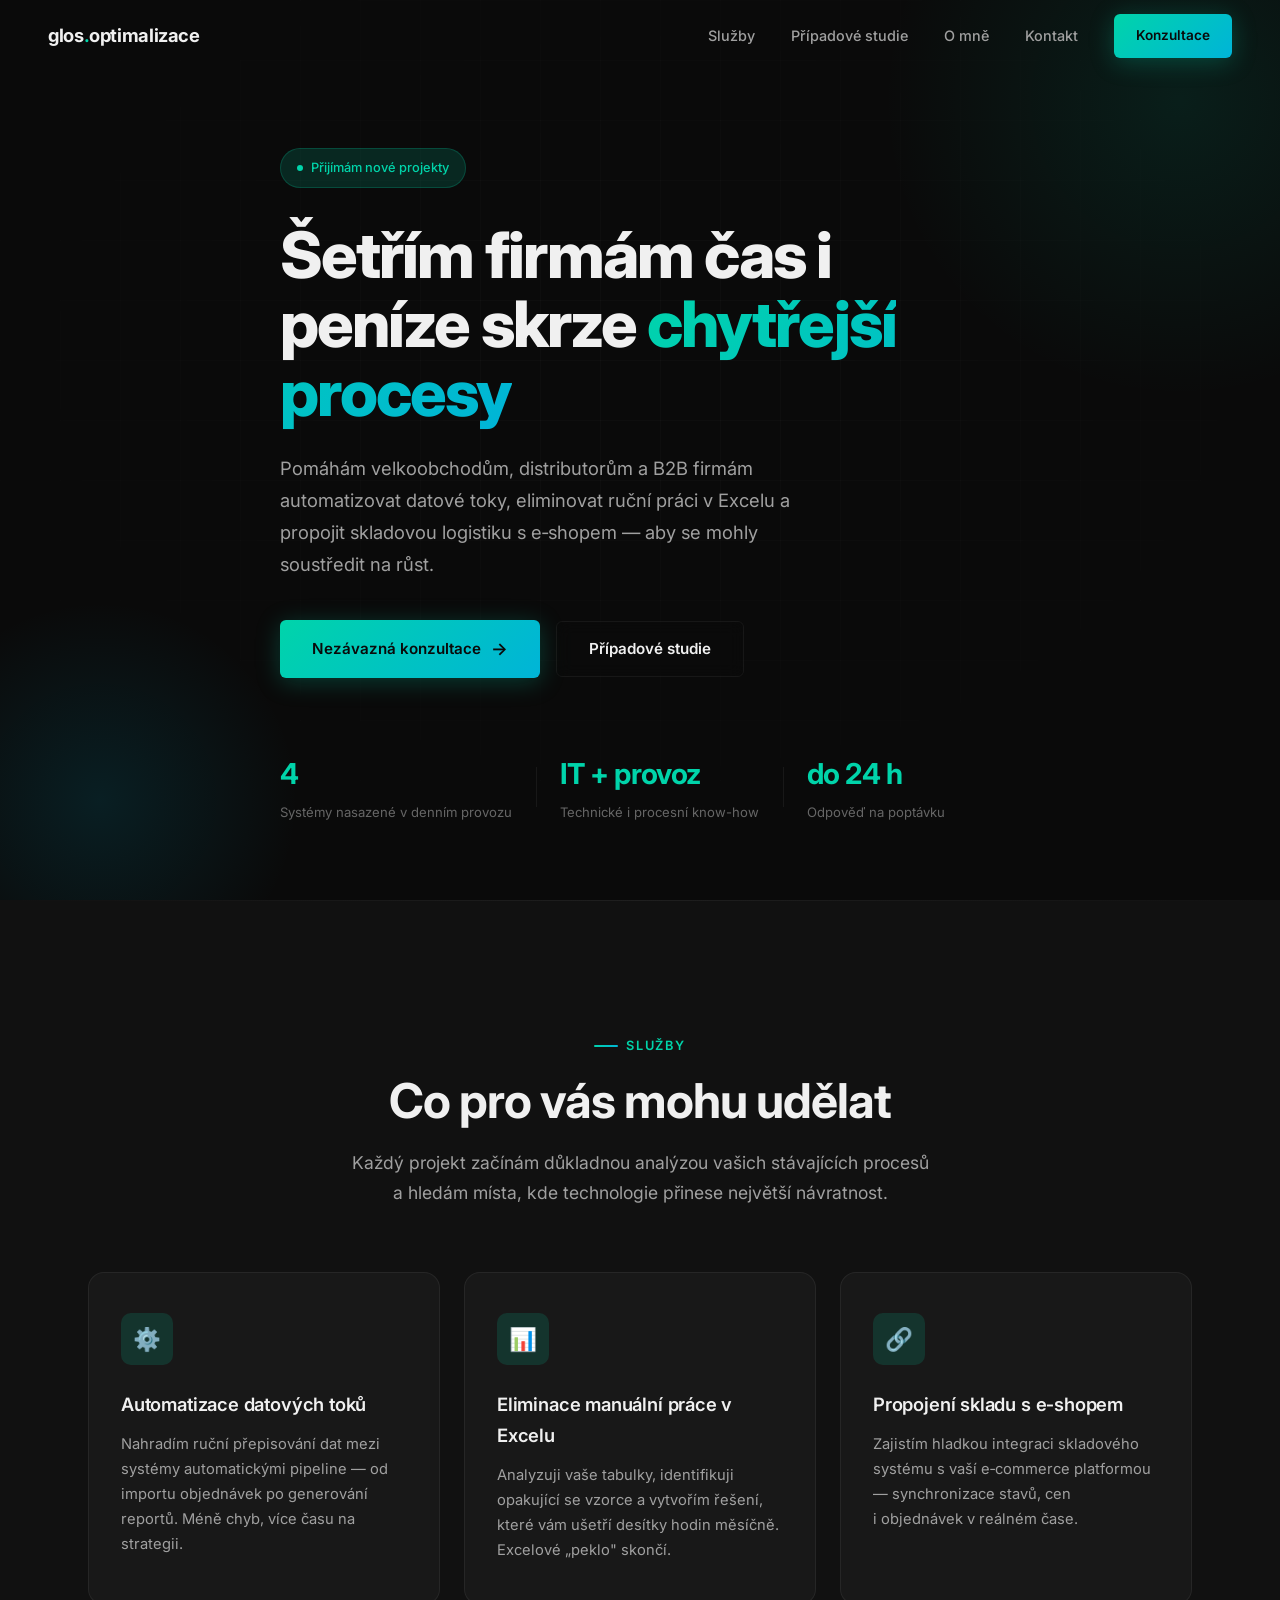
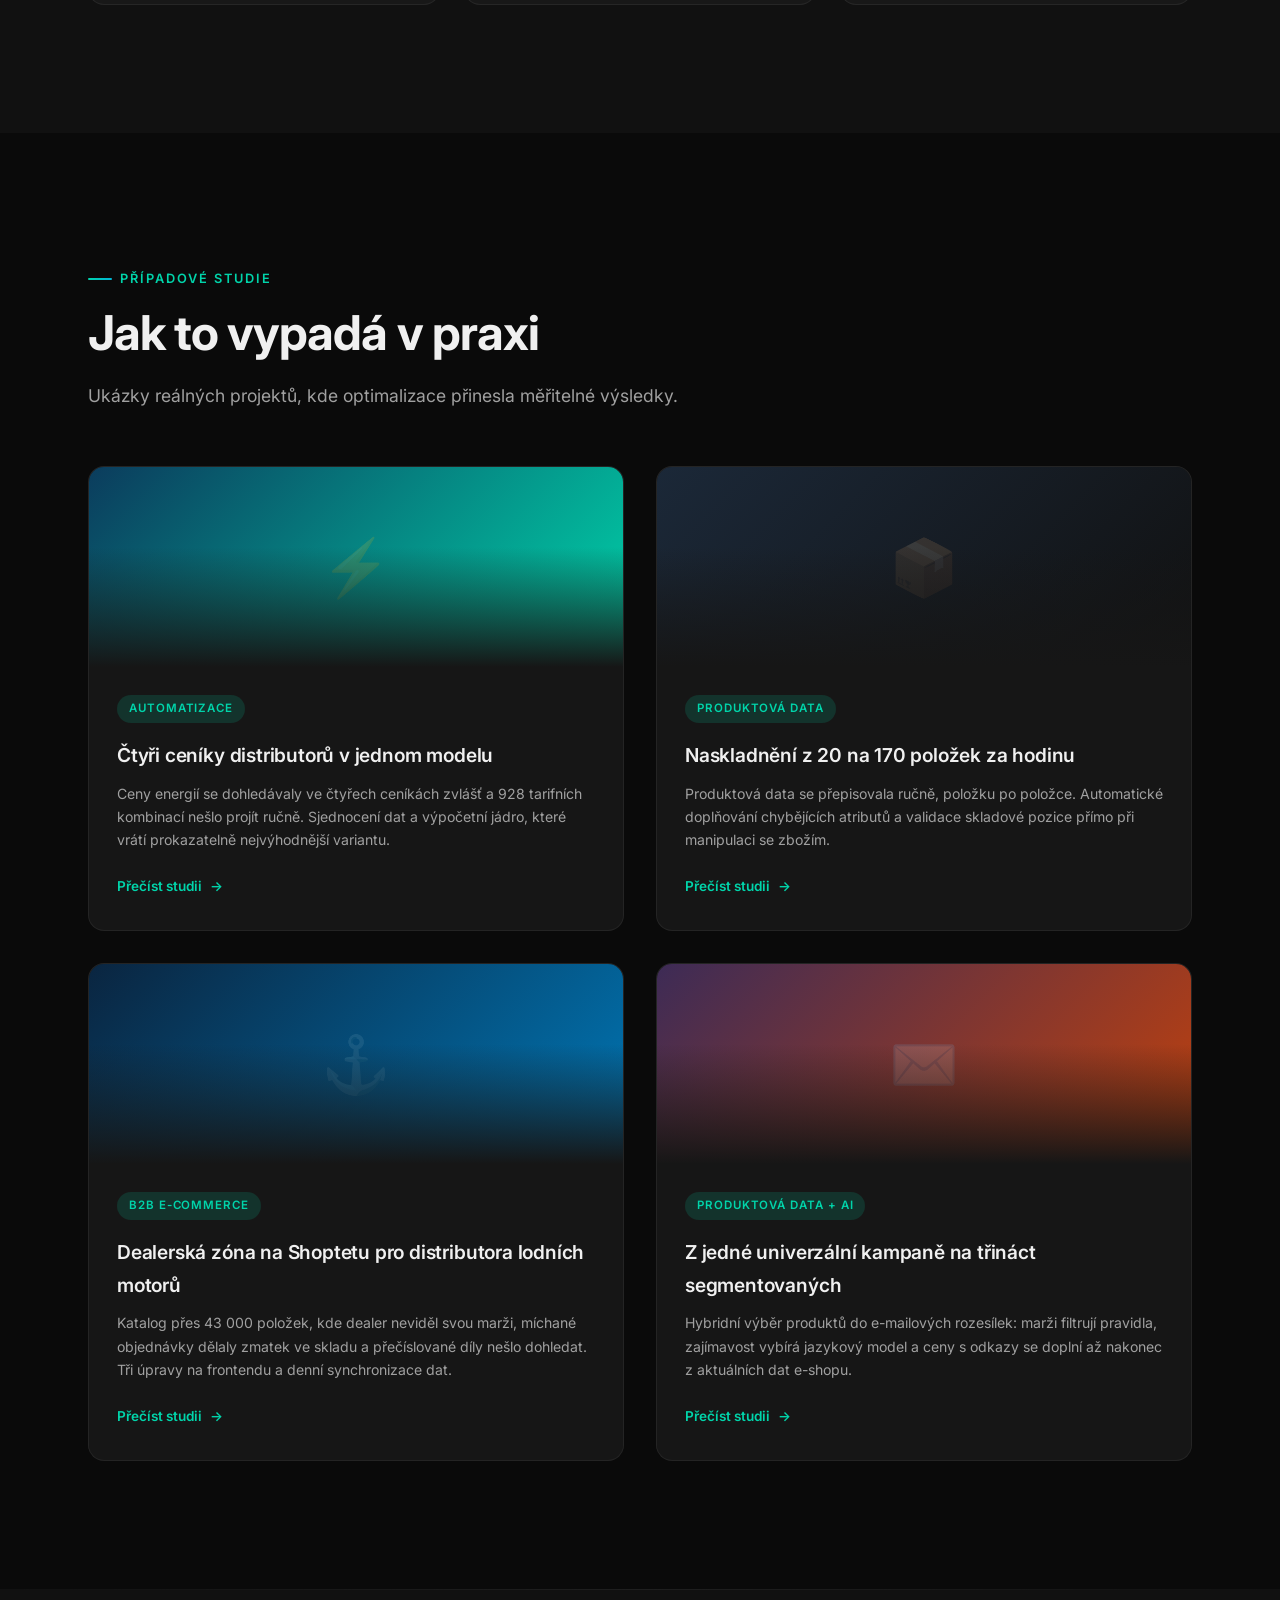
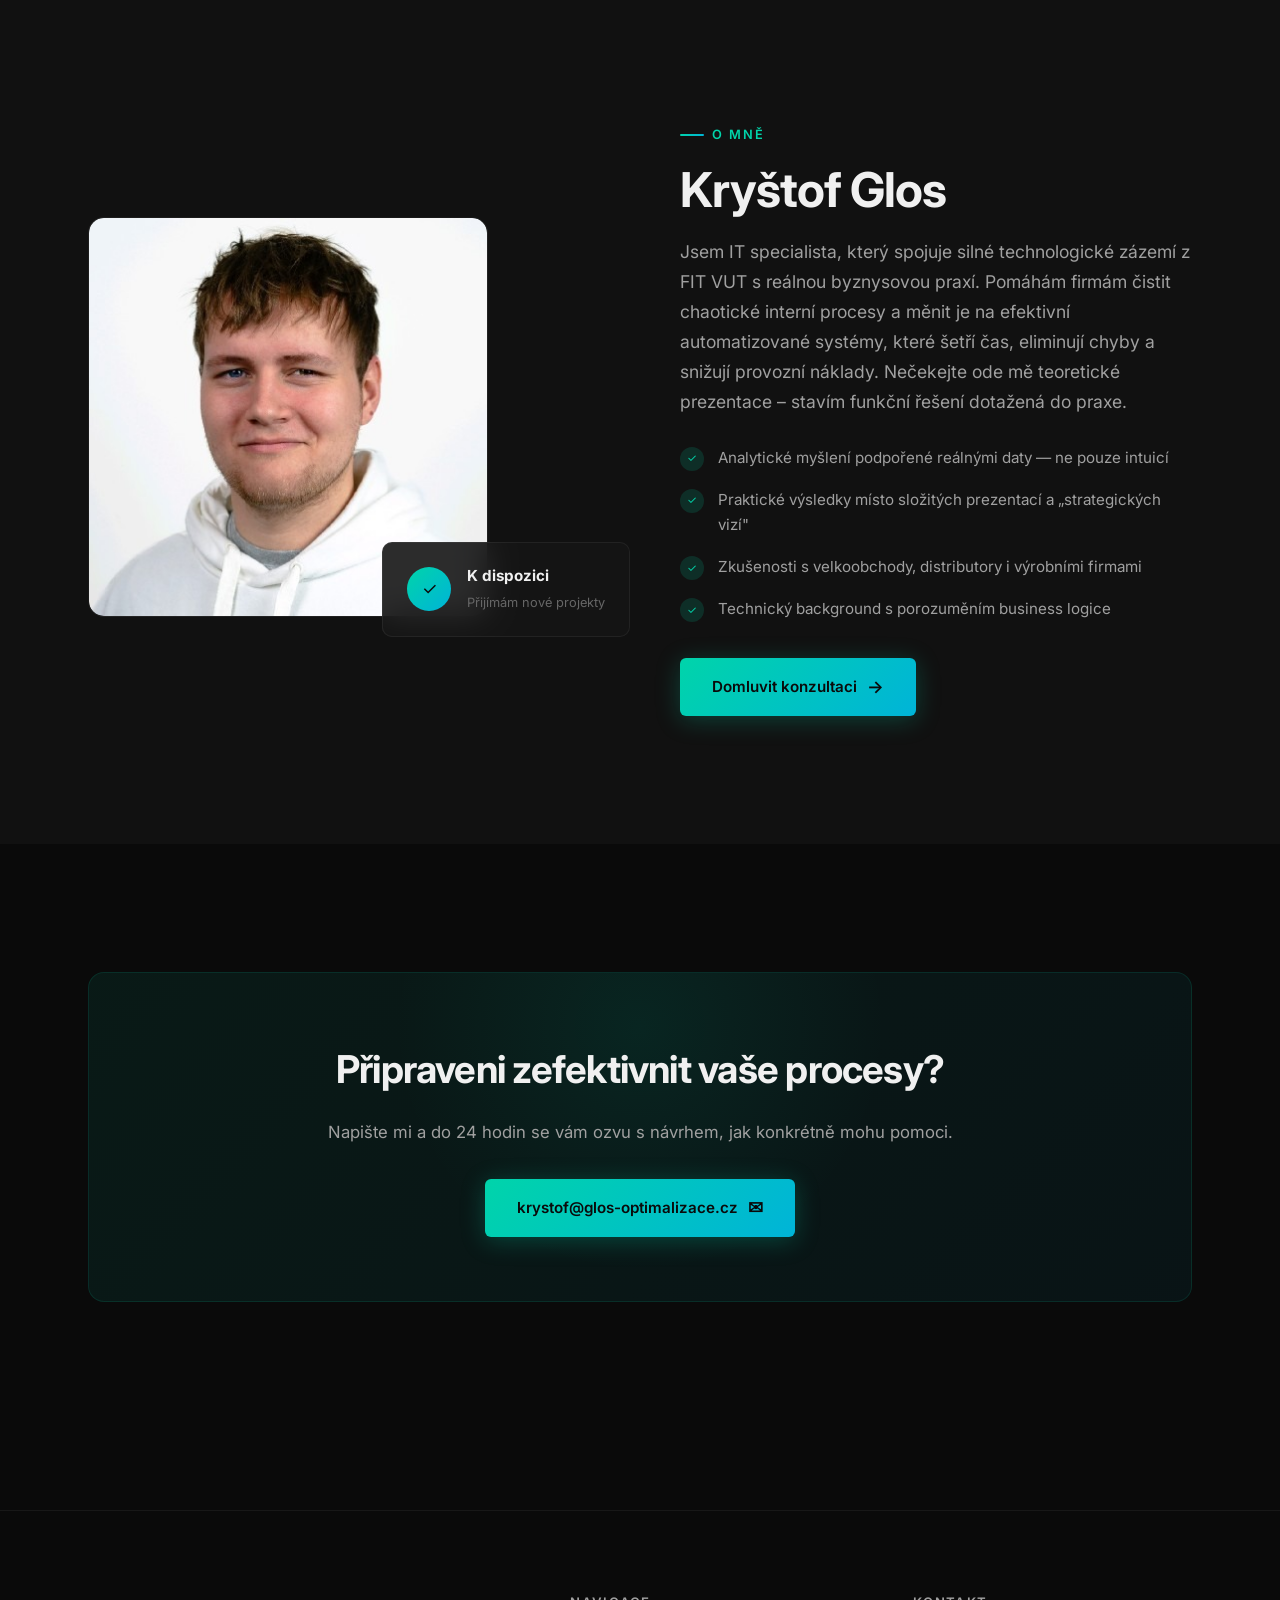
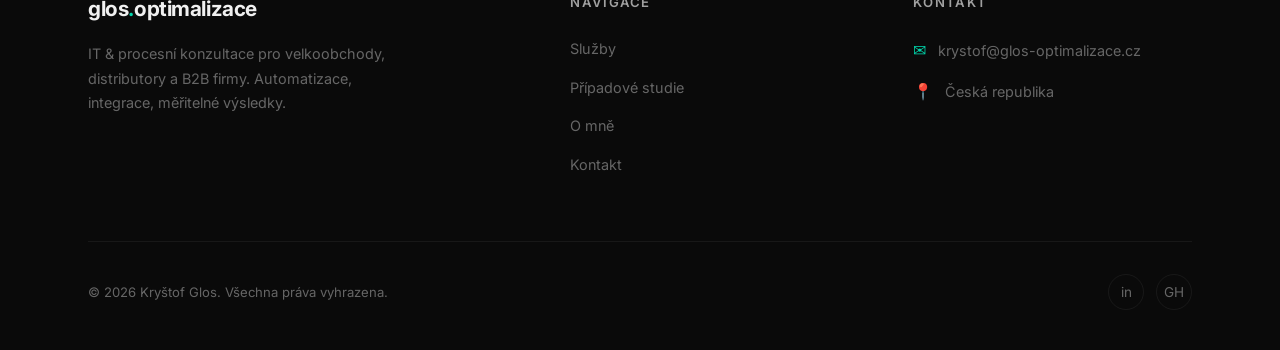
==== commit 32905257: "Add Wavy Boats case study with client testimonial Fourth case study covering the Shoptet dealer-zone" ====
--- a/index.html
+++ b/index.html
@@ -58,7 +58,7 @@
 
         <div class="hero-stats">
           <div class="hero-stat">
-            <div class="hero-stat-value">3</div>
+            <div class="hero-stat-value">4</div>
             <div class="hero-stat-label">Systémy nasazené v denním provozu</div>
           </div>
           <div class="hero-stat">
@@ -165,6 +165,23 @@
         </a>
 
         <!-- Case 3 -->
+        <a href="case-study.html?id=wavyboats" class="case-card reveal" id="case-card-wavyboats">
+          <div class="case-card-image" style="background: linear-gradient(135deg, #0a2540, #0077b6);">
+            <span class="case-icon">⚓</span>
+          </div>
+          <div class="case-card-content">
+            <span class="case-card-tag">B2B e-commerce</span>
+            <h3 class="case-card-title">Dealerská zóna na Shoptetu pro distributora lodních motorů</h3>
+            <p class="case-card-excerpt">
+              Katalog přes 43 000 položek, kde dealer neviděl svou marži, míchané objednávky dělaly zmatek ve skladu a přečíslované díly nešlo dohledat. Tři úpravy na frontendu a denní synchronizace dat.
+            </p>
+            <span class="case-card-link">
+              Přečíst studii <span>→</span>
+            </span>
+          </div>
+        </a>
+
+        <!-- Case 4 -->
         <a href="case-study.html?id=kampane" class="case-card reveal" id="case-card-kampane">
           <div class="case-card-image" style="background: linear-gradient(135deg, #3d2b56, #c2410c);">
             <span class="case-icon">✉️</span>
--- a/styles.css
+++ b/styles.css
@@ -1147,6 +1147,95 @@
   font-size: 0.8rem;
   color: var(--text-muted);
   margin-top: 4px;
+}
+
+/* --- Citace klienta (nepovinna, viz `quote` v caseStudies) --- */
+.case-quote {
+  max-width: 800px;
+  margin: 48px 0 0;
+  padding: 40px;
+  background: var(--bg-card);
+  border: 1px solid var(--bg-glass-border);
+  border-radius: var(--border-radius);
+  position: relative;
+  overflow: hidden;
+}
+
+.case-quote::before {
+  content: '';
+  position: absolute;
+  top: 0;
+  left: 0;
+  width: 3px;
+  height: 100%;
+  border-radius: 3px 0 0 3px;
+  background: var(--accent);
+}
+
+.case-quote-text {
+  font-size: 1.05rem;
+  line-height: 1.8;
+  color: var(--text-primary);
+  font-style: italic;
+}
+
+.case-quote-text::before {
+  content: '„';
+}
+
+.case-quote-text::after {
+  content: '"';
+}
+
+.case-quote-footer {
+  margin-top: 24px;
+  display: flex;
+  flex-direction: row;
+  align-items: center;
+  flex-wrap: wrap;
+  gap: 14px;
+}
+
+/* Logo klienta.
+   Predloha je tmave modra na pruhlednem pozadi, karta je tmava
+   (#161616) - logo by na ni zaniklo. Resenim je svetla podlozka,
+   NE prebarveni filtrem: logo je dvoubarevne (tmave "W", svetla
+   vlna) a jakykoli filter typu brightness(0) invert(1) by obe
+   slil do jedne bile skvrny. Takhle zustanou firemni barvy presne
+   tak, jak maji byt. */
+.case-quote-logo {
+  height: 52px;
+  width: auto;
+  max-width: 140px;
+  /* Bez object-fit by max-width pri sirsi predloze logo vodorovne
+     stlacil - deformovana ochranna znamka je horsi nez zadna. */
+  object-fit: contain;
+  background: #fff;
+  border-radius: 8px;
+  padding: 6px 8px;
+  box-sizing: content-box;
+  flex-shrink: 0;
+}
+
+.case-quote-logo[hidden] {
+  display: none;
+}
+
+.case-quote-author {
+  font-size: 0.85rem;
+  font-weight: 600;
+  color: var(--accent);
+  letter-spacing: 0.02em;
+}
+
+.case-quote-author::before {
+  content: '— ';
+}
+
+/* [hidden] musi prebit display z .reveal, jinak by se prazdna citace
+   vykreslila u studii, ktere zadnou nemaji. */
+.case-quote[hidden] {
+  display: none;
 }
 
 /* --- Scroll Reveal Animation --- */
@@ -1239,6 +1328,15 @@
   .case-block {
     padding: 28px 24px;
   }
+
+  .case-quote {
+    padding: 28px 24px;
+    margin-top: 32px;
+  }
+
+  .case-quote-text {
+    font-size: 0.95rem;
+  }
 }
 
 @media (max-width: 480px) {
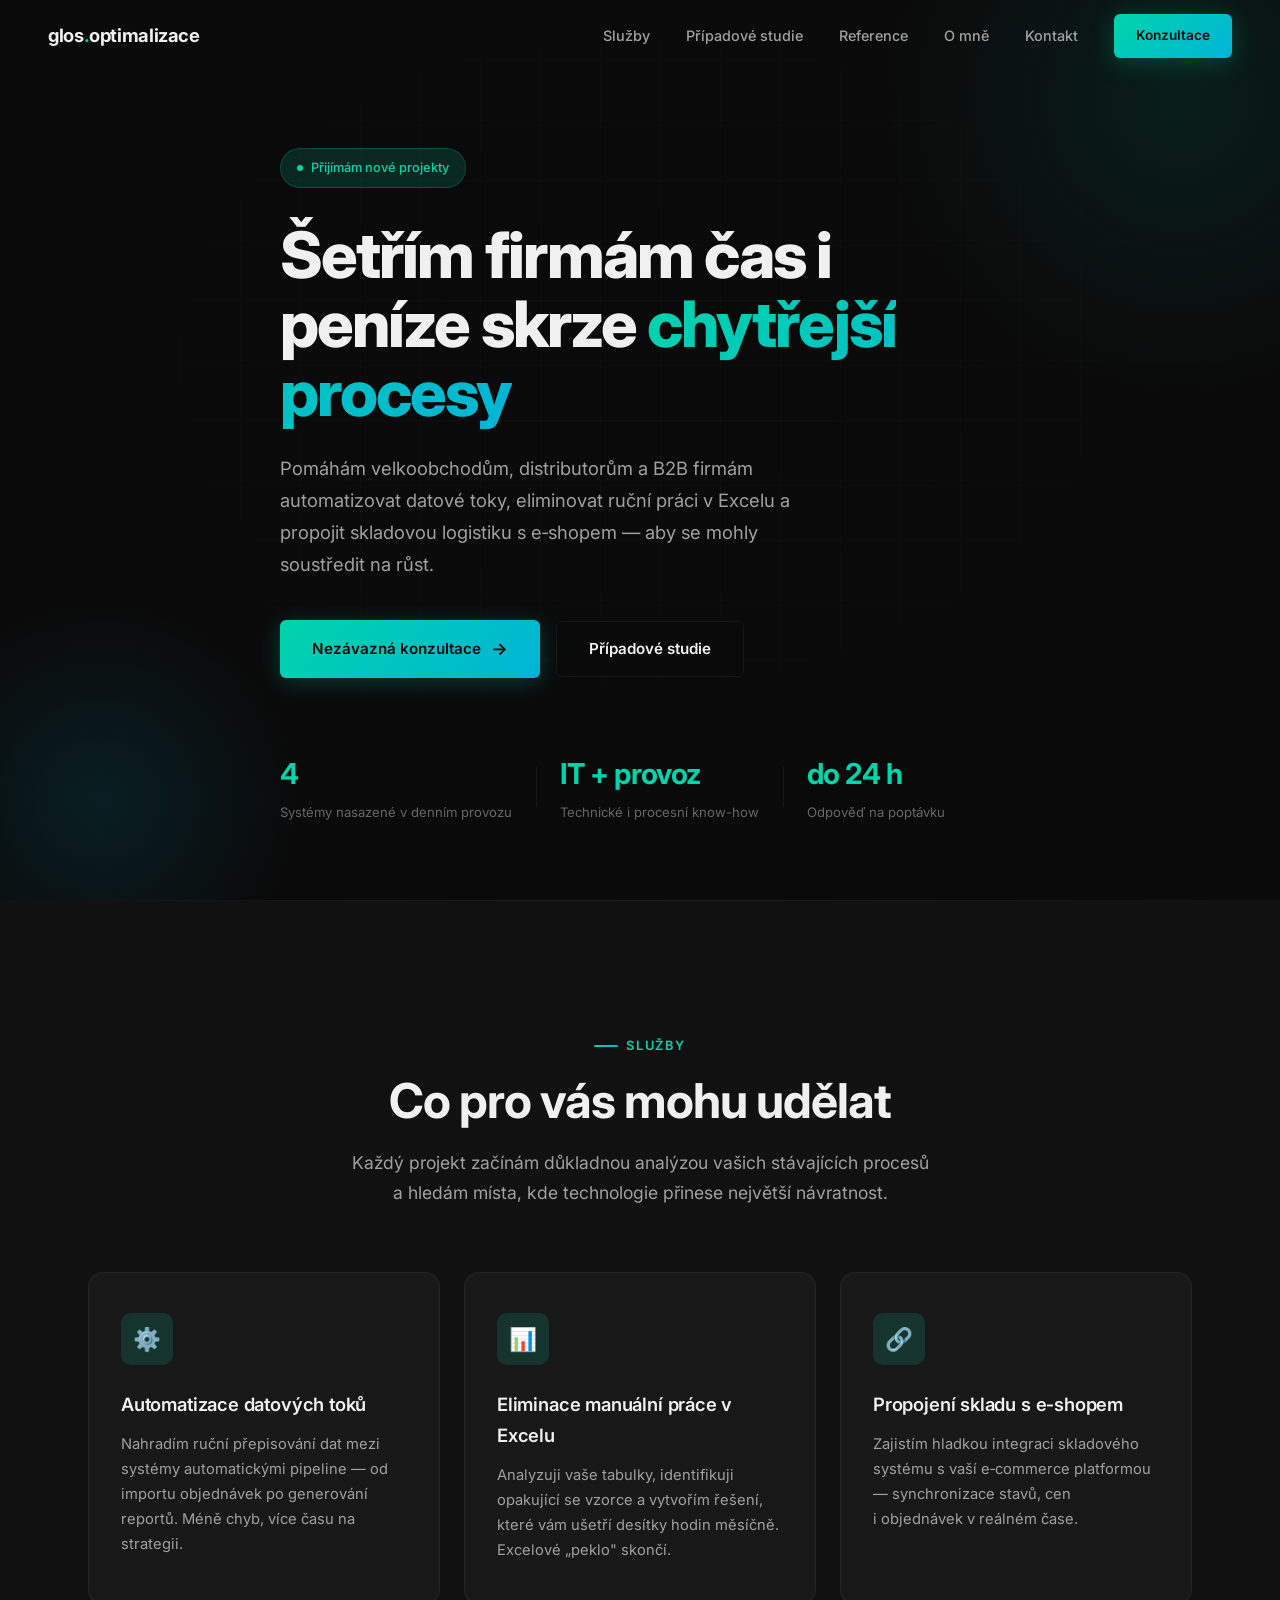
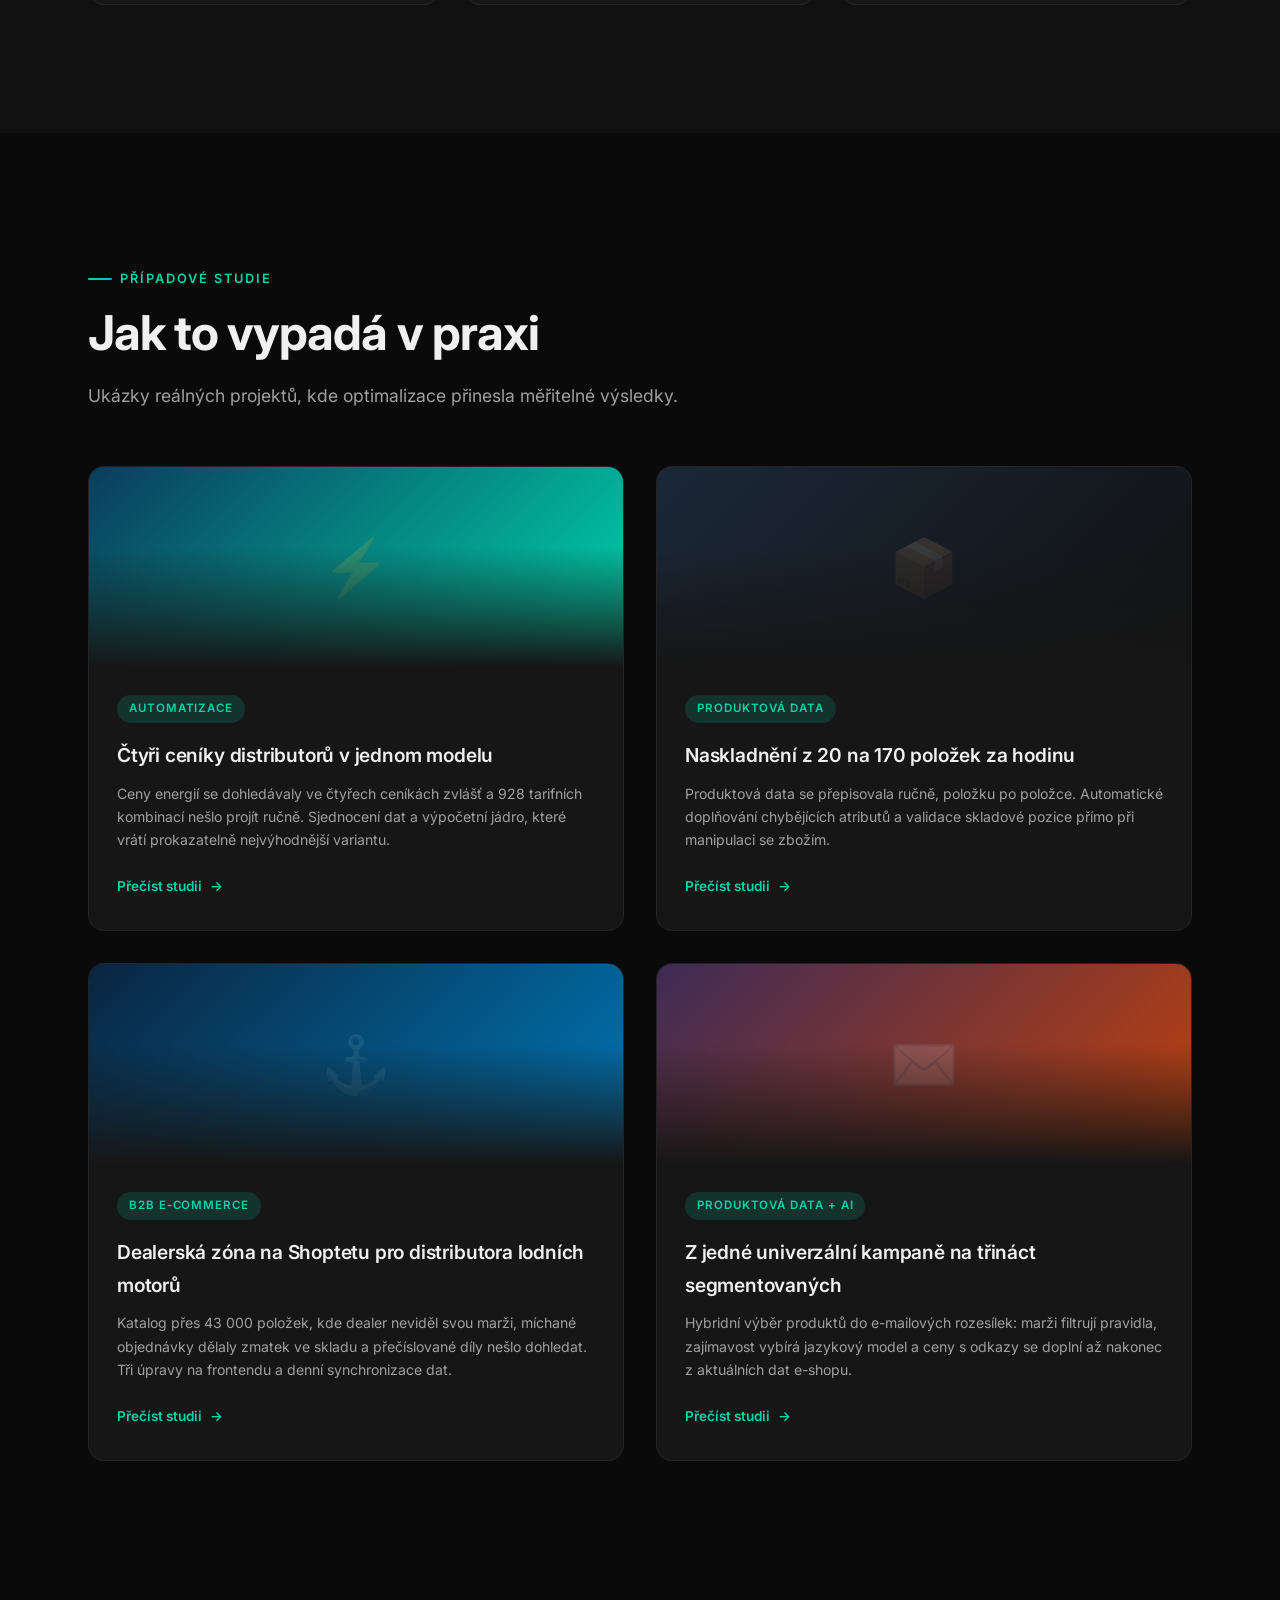
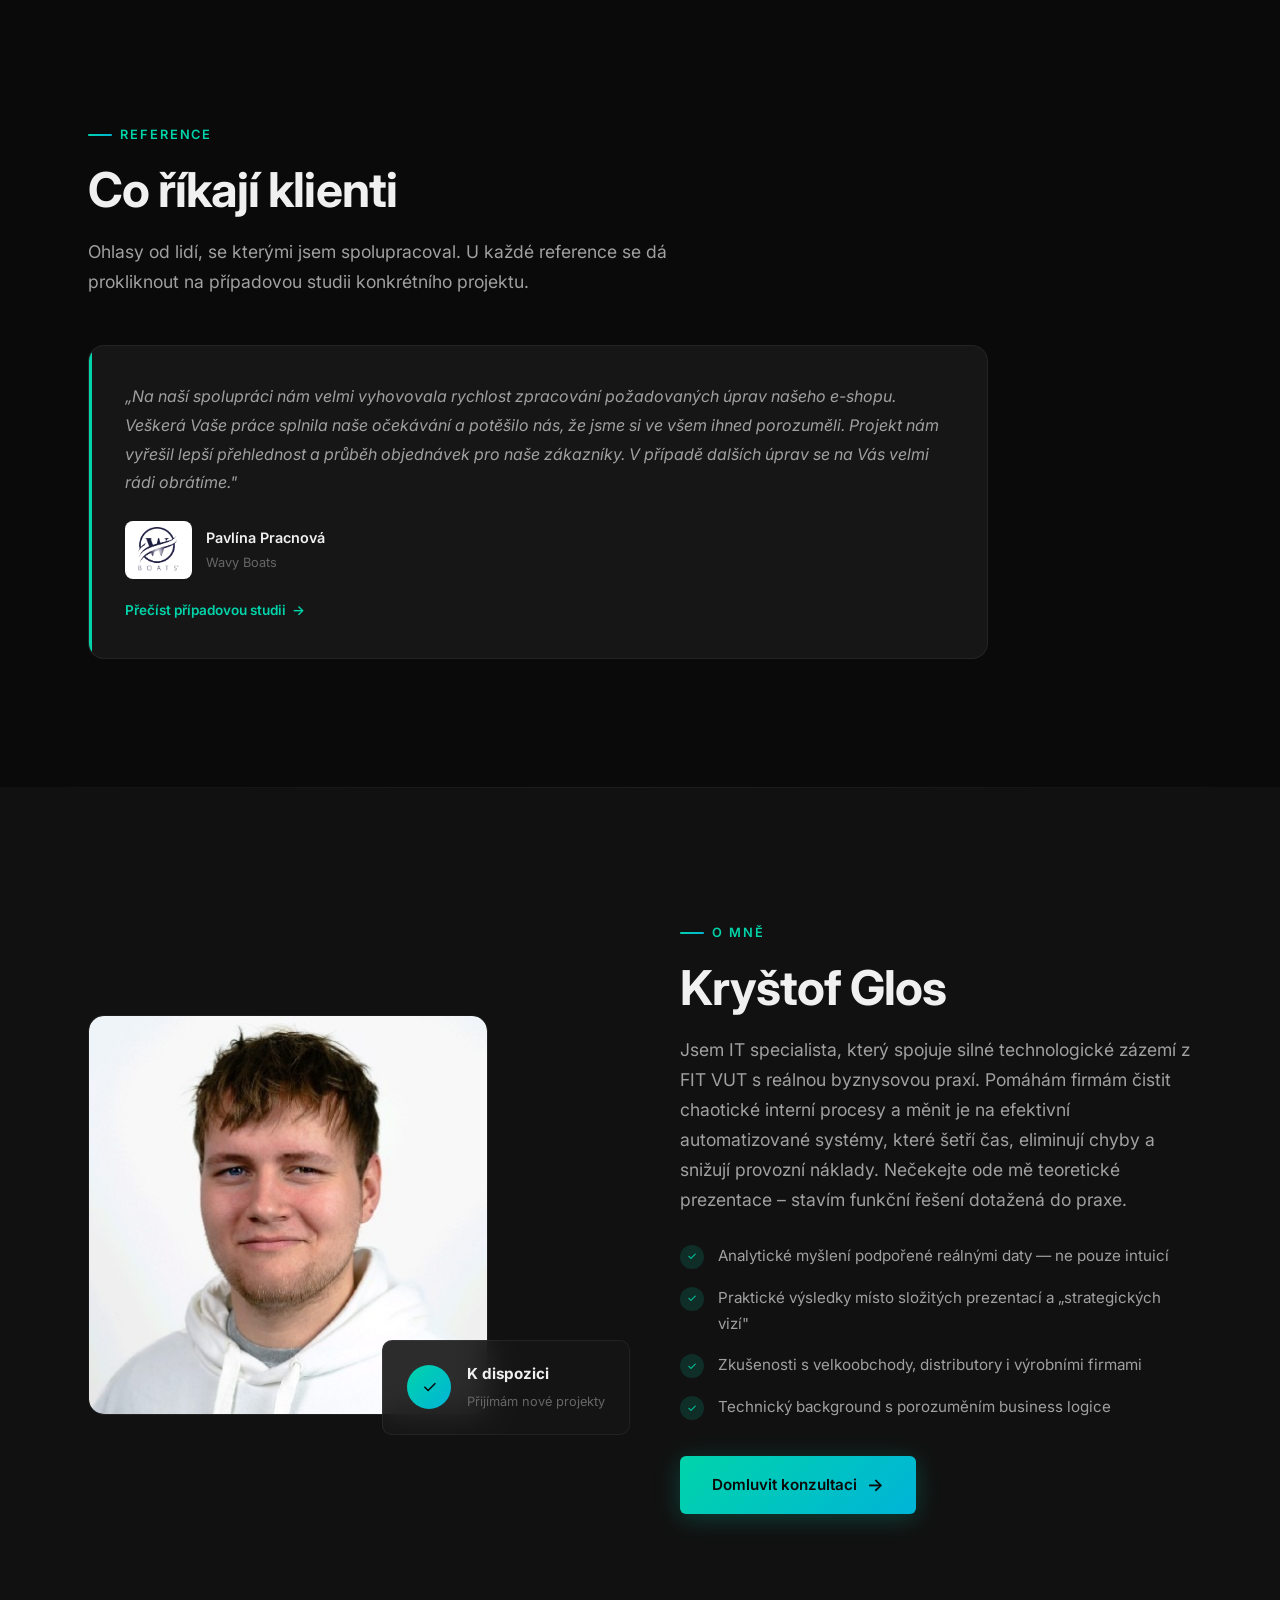
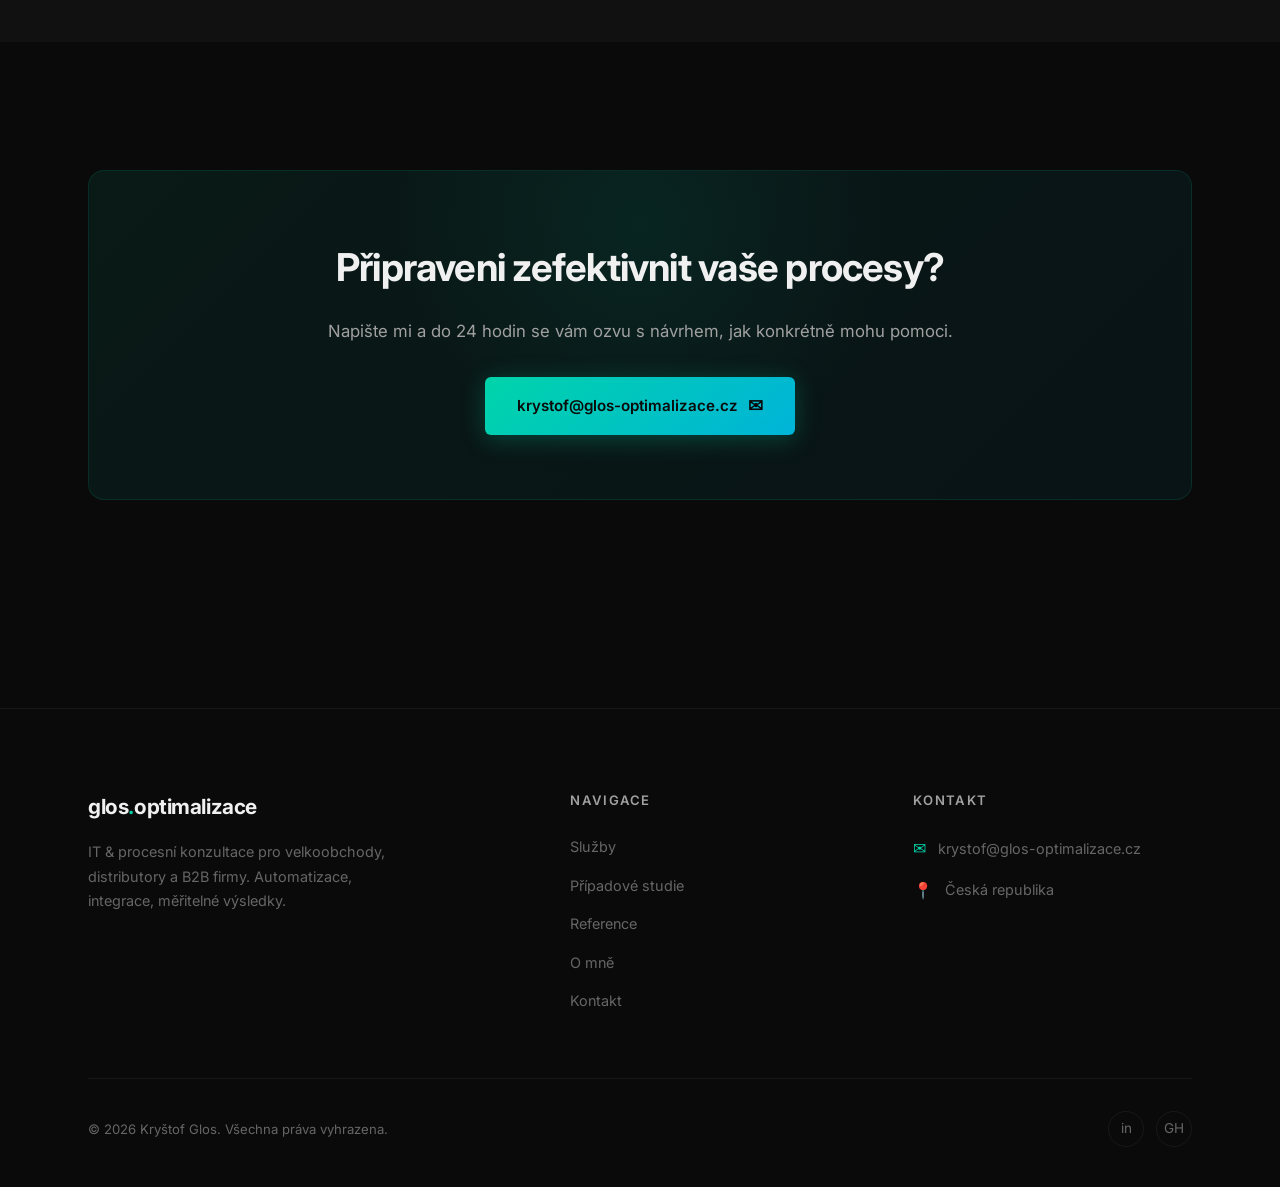
==== commit d1948688: "Add references section to homepage, single-source the testimonials New #reference section on the hom" ====
--- a/index.html
+++ b/index.html
@@ -18,6 +18,7 @@
       <div class="nav-links" id="navLinks">
         <a href="#services" class="nav-link">Služby</a>
         <a href="#case-studies" class="nav-link">Případové studie</a>
+        <a href="#reference" class="nav-link">Reference</a>
         <a href="#about" class="nav-link">O mně</a>
         <a href="#contact" class="nav-link">Kontakt</a>
         <a href="mailto:krystof@glos-optimalizace.cz" class="btn btn-primary nav-cta">Konzultace</a>
@@ -198,6 +199,23 @@
           </div>
         </a>
       </div>
+    </div>
+  </section>
+
+  <!-- ========== REFERENCES ========== -->
+  <!-- Samostatna sekce se sdilitelnou kotvou /#reference - obsah se
+       vykresluje z references.js, aby citace nebyla na webu dvakrat. -->
+  <section class="references section" id="reference">
+    <div class="container">
+      <div class="references-header reveal">
+        <span class="section-label">Reference</span>
+        <h2 class="section-title">Co říkají klienti</h2>
+        <p class="section-subtitle">
+          Ohlasy od lidí, se kterými jsem spolupracoval. U&nbsp;každé reference se dá prokliknout na případovou studii konkrétního projektu.
+        </p>
+      </div>
+
+      <div class="references-grid" id="referencesGrid"></div>
     </div>
   </section>
 
@@ -285,6 +303,7 @@
           <div class="footer-links">
             <a href="#services" class="footer-link">Služby</a>
             <a href="#case-studies" class="footer-link">Případové studie</a>
+            <a href="#reference" class="footer-link">Reference</a>
             <a href="#about" class="footer-link">O mně</a>
             <a href="#contact" class="footer-link">Kontakt</a>
           </div>
@@ -314,7 +333,75 @@
   </footer>
 
   <!-- ========== SCRIPTS ========== -->
+  <script src="references.js"></script>
   <script>
+    // --- Reference ---
+    // Vykresluje se z references.js. Kdyby se soubor nenacetl nebo byl
+    // seznam prazdny, cela sekce se skryje - lepsi nez prazdny nadpis
+    // "Co říkají klienti" bez jedine reference pod nim.
+    function renderReferences() {
+      const section = document.getElementById('reference');
+      const grid = document.getElementById('referencesGrid');
+      if (!grid) return;
+
+      if (typeof REFERENCES === 'undefined' || !REFERENCES.length) {
+        if (section) section.hidden = true;
+        return;
+      }
+
+      REFERENCES.forEach(ref => {
+        const card = document.createElement('figure');
+        card.className = 'reference-card reveal';
+
+        const text = document.createElement('blockquote');
+        text.className = 'reference-text';
+        text.textContent = ref.text;
+
+        const footer = document.createElement('figcaption');
+        footer.className = 'reference-footer';
+
+        if (ref.logo) {
+          const logo = document.createElement('img');
+          logo.className = 'reference-logo';
+          logo.alt = ref.logo.alt;
+          logo.onerror = () => { logo.hidden = true; };
+          logo.src = ref.logo.src;
+          footer.appendChild(logo);
+        }
+
+        const who = document.createElement('div');
+        who.className = 'reference-who';
+
+        const author = document.createElement('span');
+        author.className = 'reference-author';
+        author.textContent = ref.author;
+
+        const company = document.createElement('span');
+        company.className = 'reference-company';
+        company.textContent = ref.company;
+
+        who.appendChild(author);
+        who.appendChild(company);
+        footer.appendChild(who);
+
+        card.appendChild(text);
+        card.appendChild(footer);
+
+        // Odkaz na studii jen tehdy, kdyz k referenci nejaka patri.
+        if (ref.caseId) {
+          const link = document.createElement('a');
+          link.className = 'reference-link';
+          link.href = 'case-study.html?id=' + encodeURIComponent(ref.caseId);
+          link.innerHTML = 'Přečíst případovou studii <span>→</span>';
+          card.appendChild(link);
+        }
+
+        grid.appendChild(card);
+      });
+    }
+
+    renderReferences();
+
     // --- Navbar scroll effect ---
     const navbar = document.getElementById('navbar');
 
--- a/styles.css
+++ b/styles.css
@@ -1238,6 +1238,125 @@
   display: none;
 }
 
+/* --- Reference (sekce #reference na homepage) --- */
+.references-header {
+  max-width: 640px;
+  margin-bottom: 48px;
+}
+
+/* auto-fit: pri jedne referenci jedna siroka karta, pri dvou a vic
+   se samo rozpadne do sloupcu. Omezena sirka, aby jedina reference
+   nepusobila jako nedodelana mrizka. */
+.references-grid {
+  display: grid;
+  grid-template-columns: repeat(auto-fit, minmax(320px, 1fr));
+  gap: 24px;
+  max-width: 900px;
+}
+
+.reference-card {
+  background: var(--bg-card);
+  border: 1px solid var(--bg-glass-border);
+  border-radius: var(--border-radius);
+  padding: 36px;
+  position: relative;
+  overflow: hidden;
+  display: flex;
+  flex-direction: column;
+}
+
+.reference-card::before {
+  content: '';
+  position: absolute;
+  top: 0;
+  left: 0;
+  width: 3px;
+  height: 100%;
+  border-radius: 3px 0 0 3px;
+  background: var(--accent);
+}
+
+.reference-text {
+  font-size: 1rem;
+  line-height: 1.8;
+  color: var(--text-secondary);
+  font-style: italic;
+  flex-grow: 1;
+}
+
+.reference-text::before {
+  content: '„';
+}
+
+.reference-text::after {
+  content: '"';
+}
+
+.reference-footer {
+  margin-top: 24px;
+  display: flex;
+  flex-direction: row;
+  align-items: center;
+  flex-wrap: wrap;
+  gap: 14px;
+}
+
+/* Stejny duvod jako u .case-quote-logo: predloha je tmava na
+   pruhlednem pozadi, karta je tmava. Svetla podlozka zachova firemni
+   barvy, prebarveni filtrem by dvoubarevne logo slilo do skvrny. */
+.reference-logo {
+  height: 46px;
+  width: auto;
+  max-width: 130px;
+  object-fit: contain;
+  background: #fff;
+  border-radius: 8px;
+  padding: 6px 8px;
+  box-sizing: content-box;
+  flex-shrink: 0;
+}
+
+.reference-logo[hidden] {
+  display: none;
+}
+
+.reference-who {
+  display: flex;
+  flex-direction: column;
+  gap: 2px;
+}
+
+.reference-author {
+  font-size: 0.9rem;
+  font-weight: 600;
+  color: var(--text-primary);
+}
+
+.reference-company {
+  font-size: 0.8rem;
+  color: var(--text-muted);
+}
+
+.reference-link {
+  margin-top: 20px;
+  font-size: 0.85rem;
+  font-weight: 600;
+  color: var(--accent);
+  display: inline-flex;
+  align-items: center;
+  gap: 6px;
+  transition: gap var(--transition-fast);
+  align-self: flex-start;
+}
+
+.reference-link:hover {
+  gap: 12px;
+}
+
+.references[hidden] {
+  display: none;
+}
+
 /* --- Scroll Reveal Animation --- */
 .reveal {
   opacity: 0;
@@ -1337,6 +1456,18 @@
   .case-quote-text {
     font-size: 0.95rem;
   }
+
+  .references-grid {
+    grid-template-columns: 1fr;
+  }
+
+  .reference-card {
+    padding: 28px 24px;
+  }
+
+  .reference-text {
+    font-size: 0.95rem;
+  }
 }
 
 @media (max-width: 480px) {
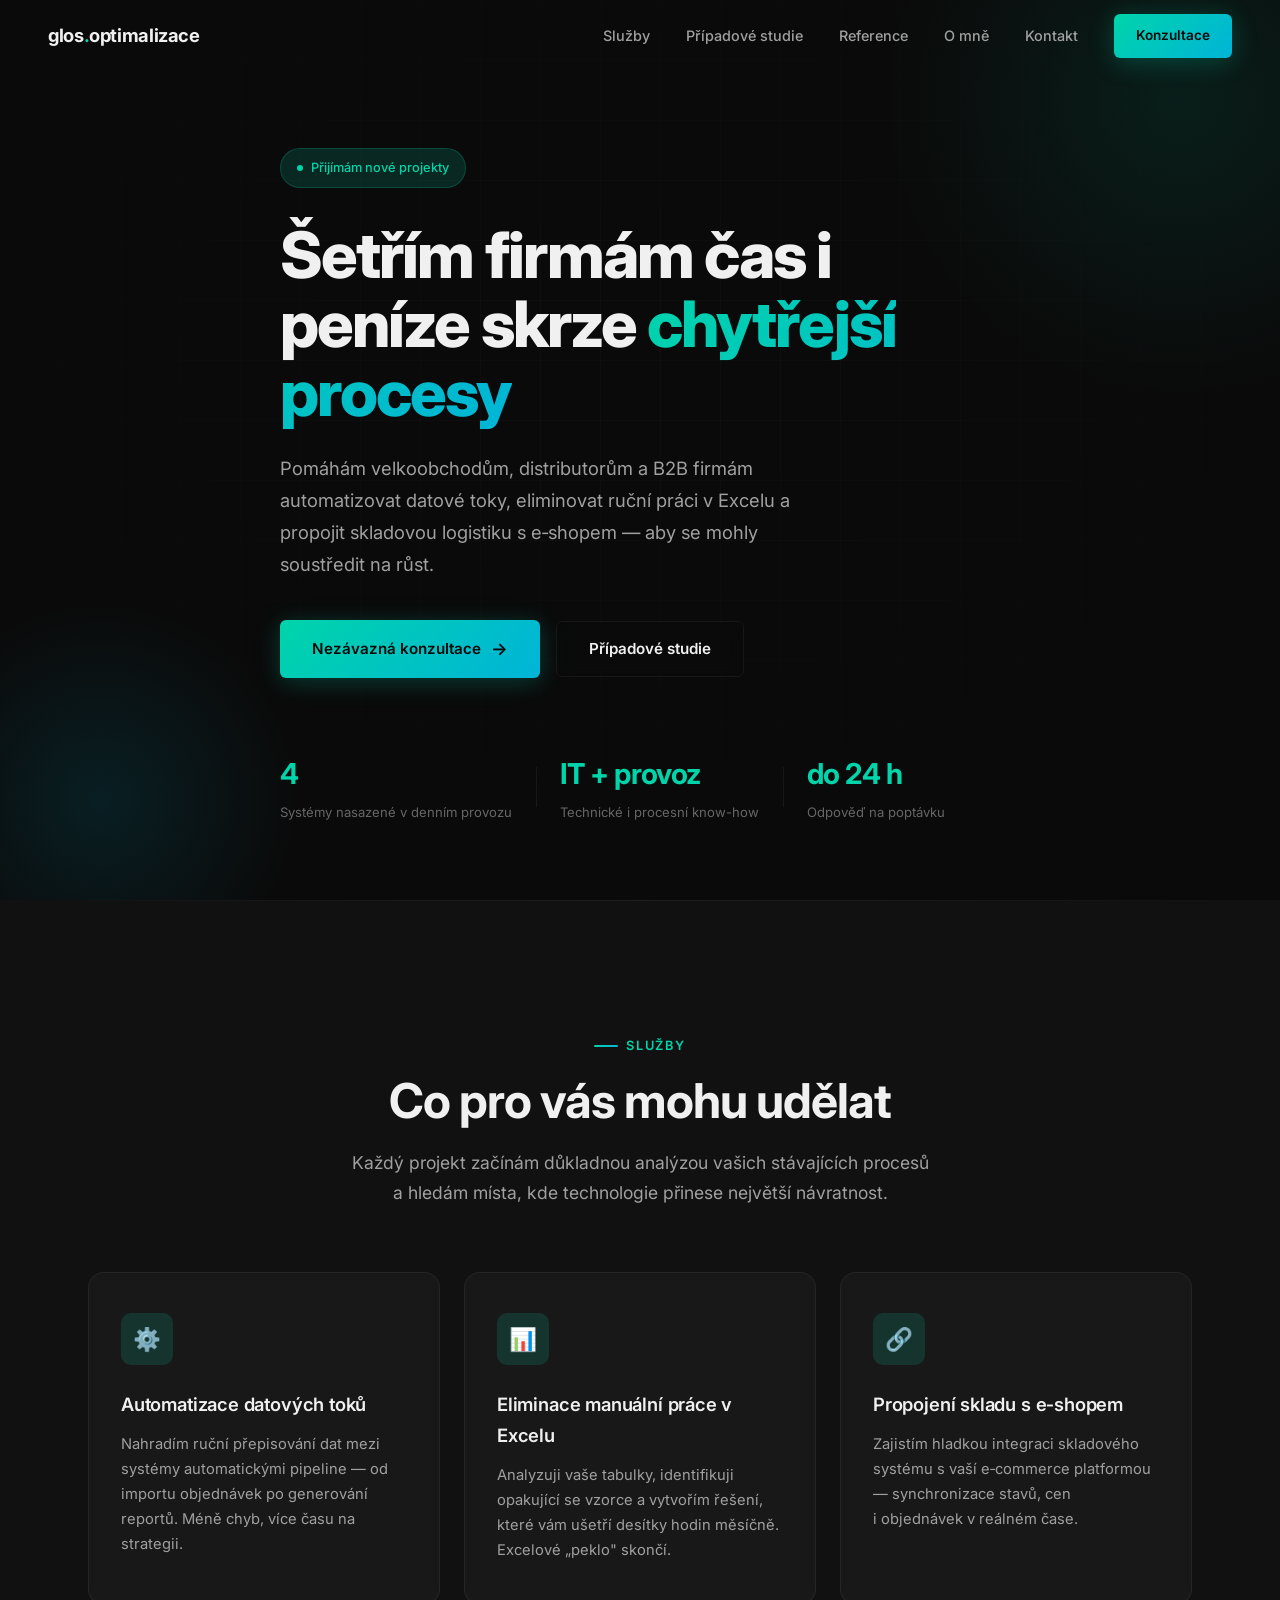
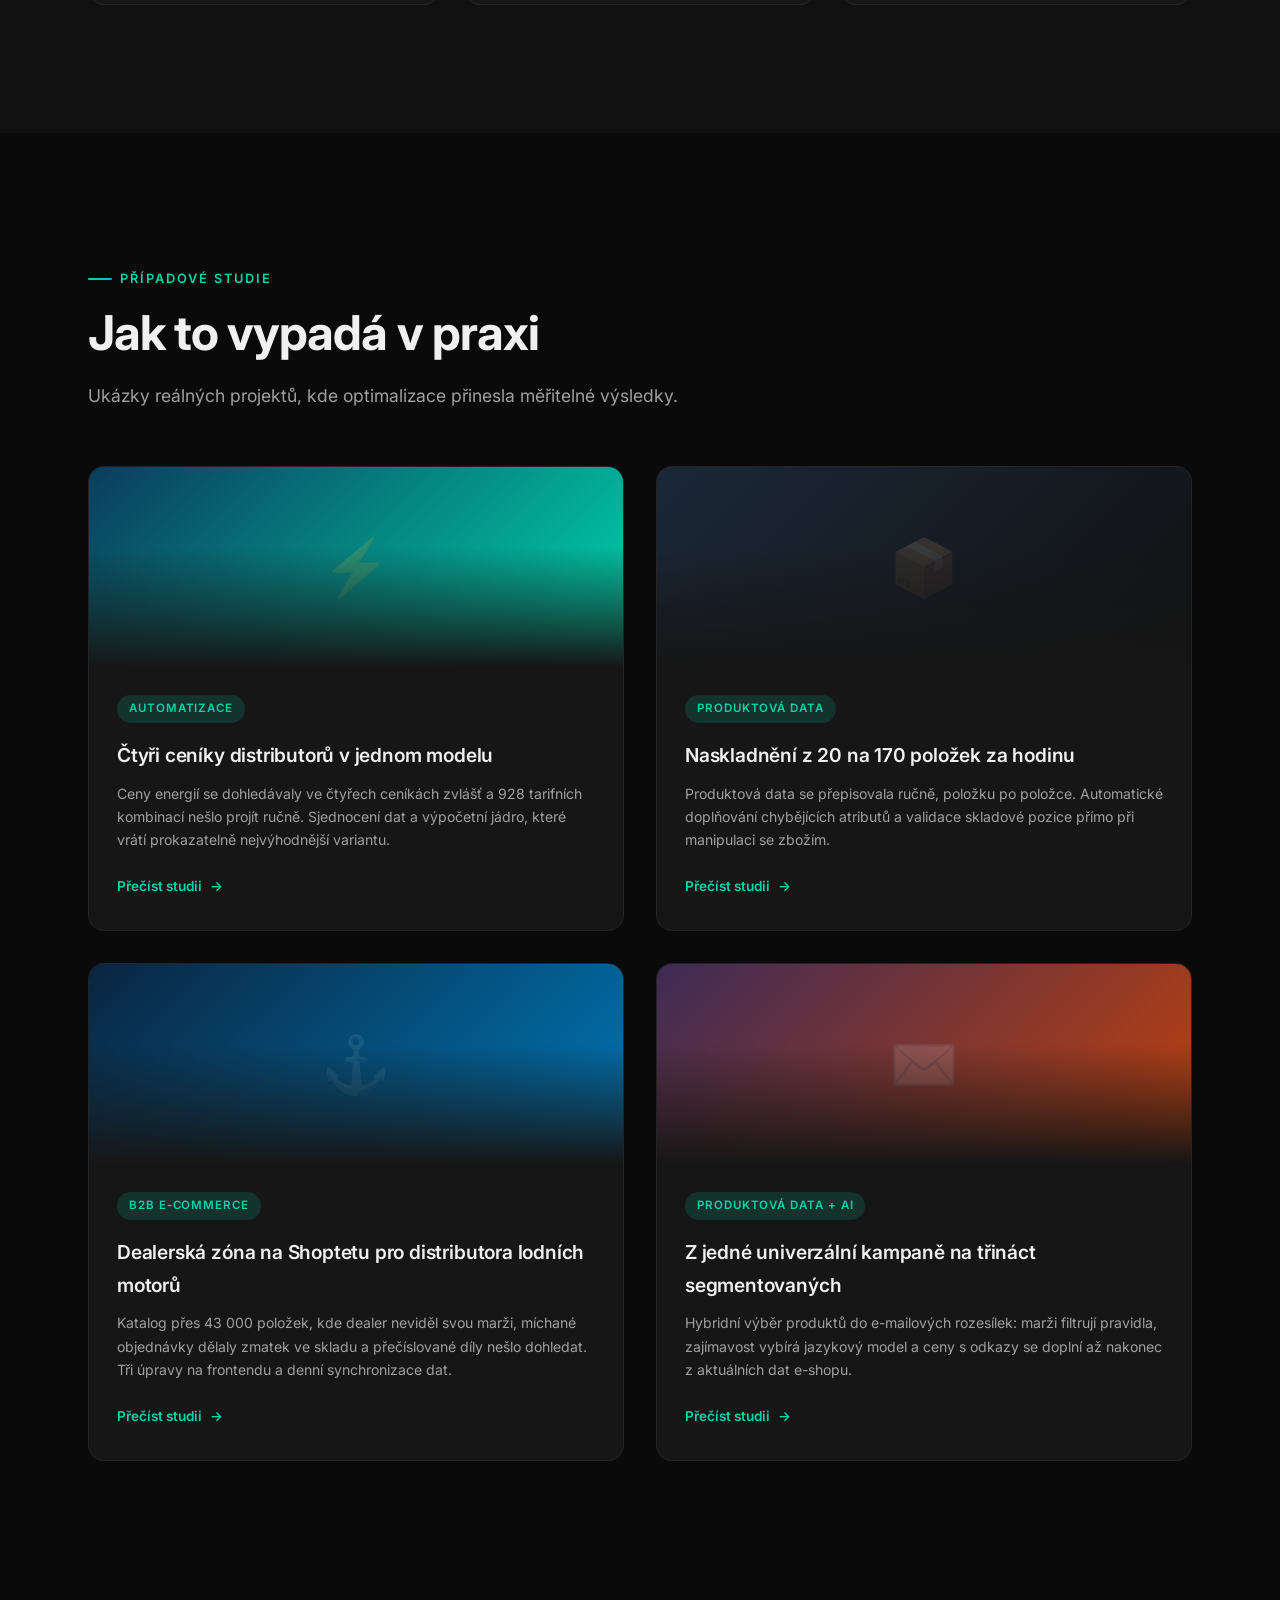
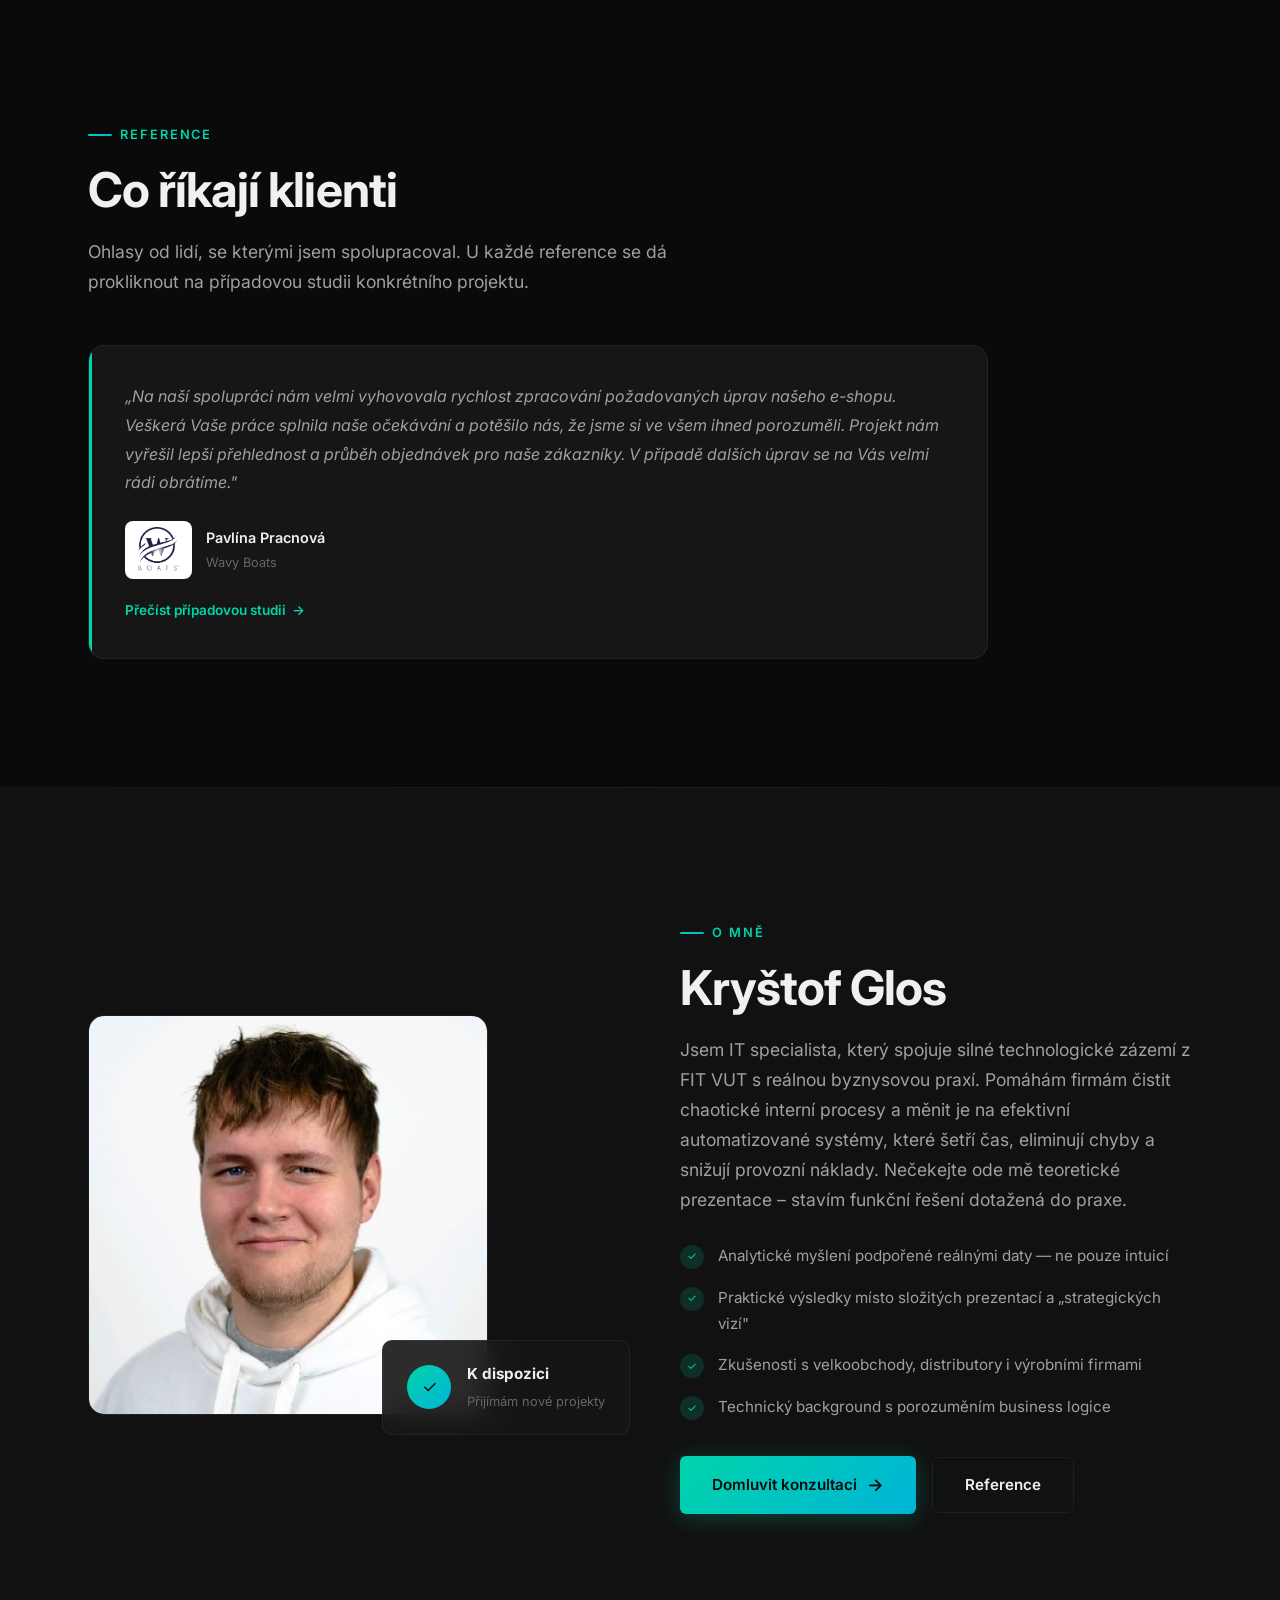
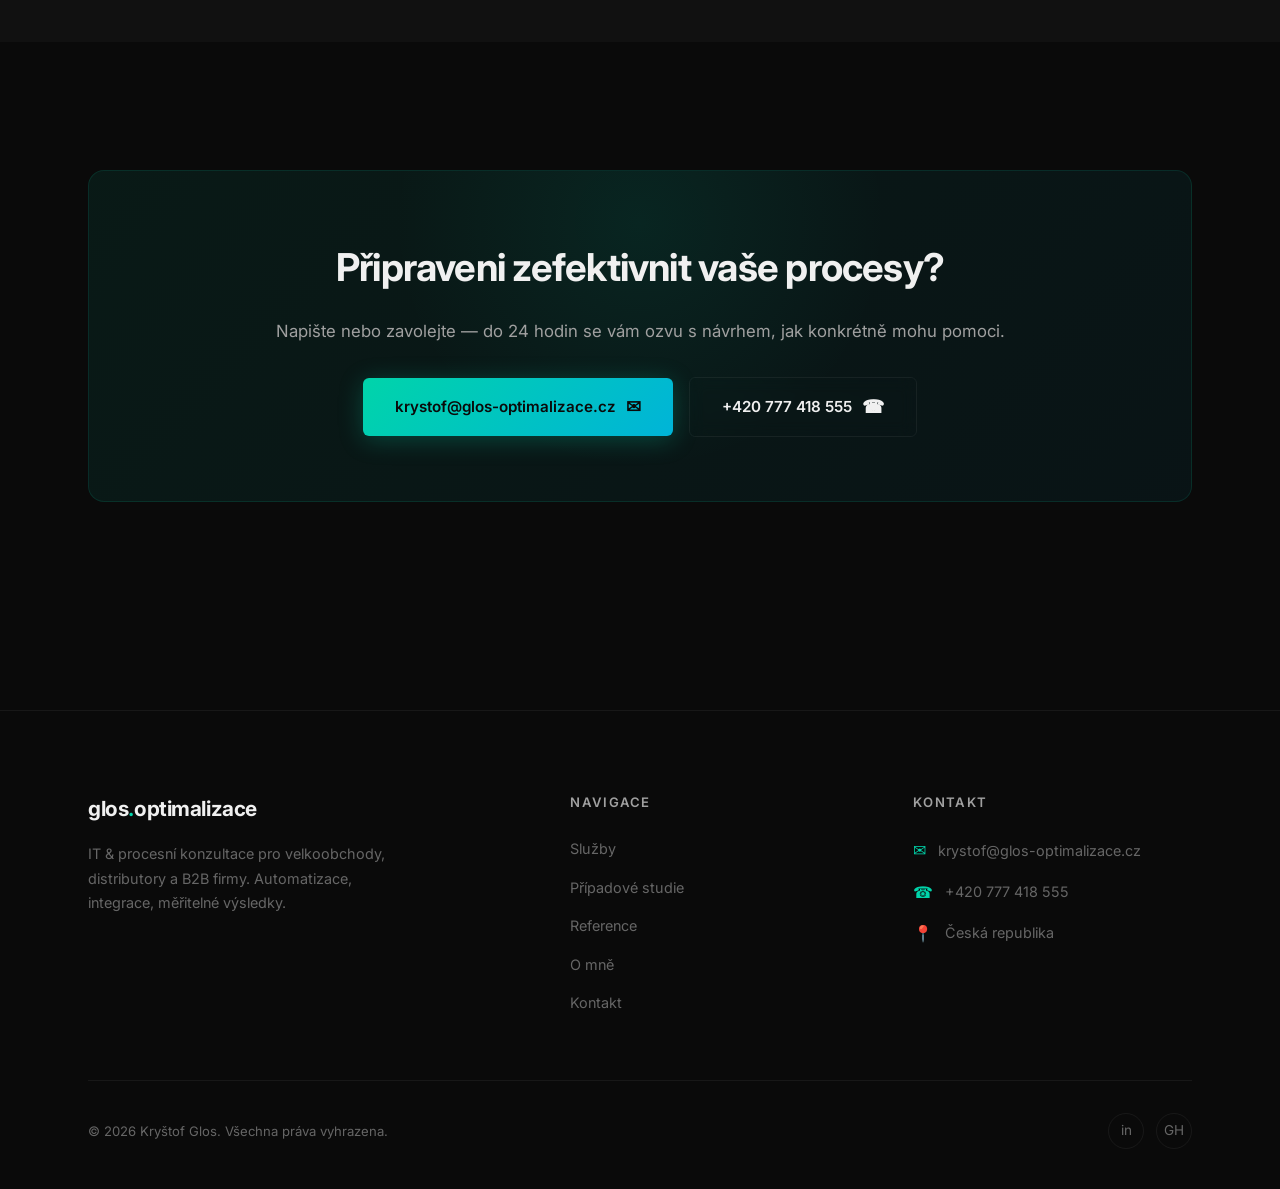
==== commit b15eccde: "Add phone contact and a Reference button in the About section Phone number added as tel: links in th" ====
--- a/index.html
+++ b/index.html
@@ -262,10 +262,15 @@
             </div>
           </div>
 
-          <a href="mailto:krystof@glos-optimalizace.cz" class="btn btn-primary">
-            Domluvit konzultaci
-            <span class="btn-icon">→</span>
-          </a>
+          <div class="about-actions">
+            <a href="mailto:krystof@glos-optimalizace.cz" class="btn btn-primary">
+              Domluvit konzultaci
+              <span class="btn-icon">→</span>
+            </a>
+            <a href="#reference" class="btn btn-secondary">
+              Reference
+            </a>
+          </div>
         </div>
       </div>
     </div>
@@ -277,12 +282,18 @@
       <div class="cta-banner reveal">
         <h2 class="cta-banner-title">Připraveni zefektivnit vaše procesy?</h2>
         <p class="cta-banner-text">
-          Napište mi a&nbsp;do 24 hodin se vám ozvu s&nbsp;návrhem, jak konkrétně mohu pomoci.
+          Napište nebo zavolejte — do 24 hodin se vám ozvu s&nbsp;návrhem, jak konkrétně mohu pomoci.
         </p>
-        <a href="mailto:krystof@glos-optimalizace.cz" class="btn btn-primary">
-          krystof@glos-optimalizace.cz
-          <span class="btn-icon">✉</span>
-        </a>
+        <div class="cta-banner-actions">
+          <a href="mailto:krystof@glos-optimalizace.cz" class="btn btn-primary">
+            krystof@glos-optimalizace.cz
+            <span class="btn-icon">✉</span>
+          </a>
+          <a href="tel:+420777418555" class="btn btn-secondary">
+            +420 777 418 555
+            <span class="btn-icon">☎</span>
+          </a>
+        </div>
       </div>
     </div>
   </section>
@@ -314,6 +325,10 @@
           <a href="mailto:krystof@glos-optimalizace.cz" class="footer-contact-item">
             <span class="footer-contact-icon">✉</span>
             krystof@glos-optimalizace.cz
+          </a>
+          <a href="tel:+420777418555" class="footer-contact-item">
+            <span class="footer-contact-icon">☎</span>
+            +420 777 418 555
           </a>
           <div class="footer-contact-item">
             <span class="footer-contact-icon">📍</span>
--- a/styles.css
+++ b/styles.css
@@ -937,6 +937,18 @@
   padding: 64px;
   text-align: center;
   margin-bottom: 80px;
+}
+
+/* Dve CTA vedle sebe (e-mail + telefon). Na uzkem displeji se
+   zalomi pod sebe, proto wrap a zarovnani na stred. */
+.cta-banner-actions {
+  display: flex;
+  align-items: center;
+  justify-content: center;
+  gap: 16px;
+  flex-wrap: wrap;
+  position: relative;
+  z-index: 1;
 }
 
 .cta-banner::before {
@@ -1238,6 +1250,14 @@
   display: none;
 }
 
+/* Dve tlacitka v sekci O mne (konzultace + reference). */
+.about-actions {
+  display: flex;
+  align-items: center;
+  gap: 16px;
+  flex-wrap: wrap;
+}
+
 /* --- Reference (sekce #reference na homepage) --- */
 .references-header {
   max-width: 640px;
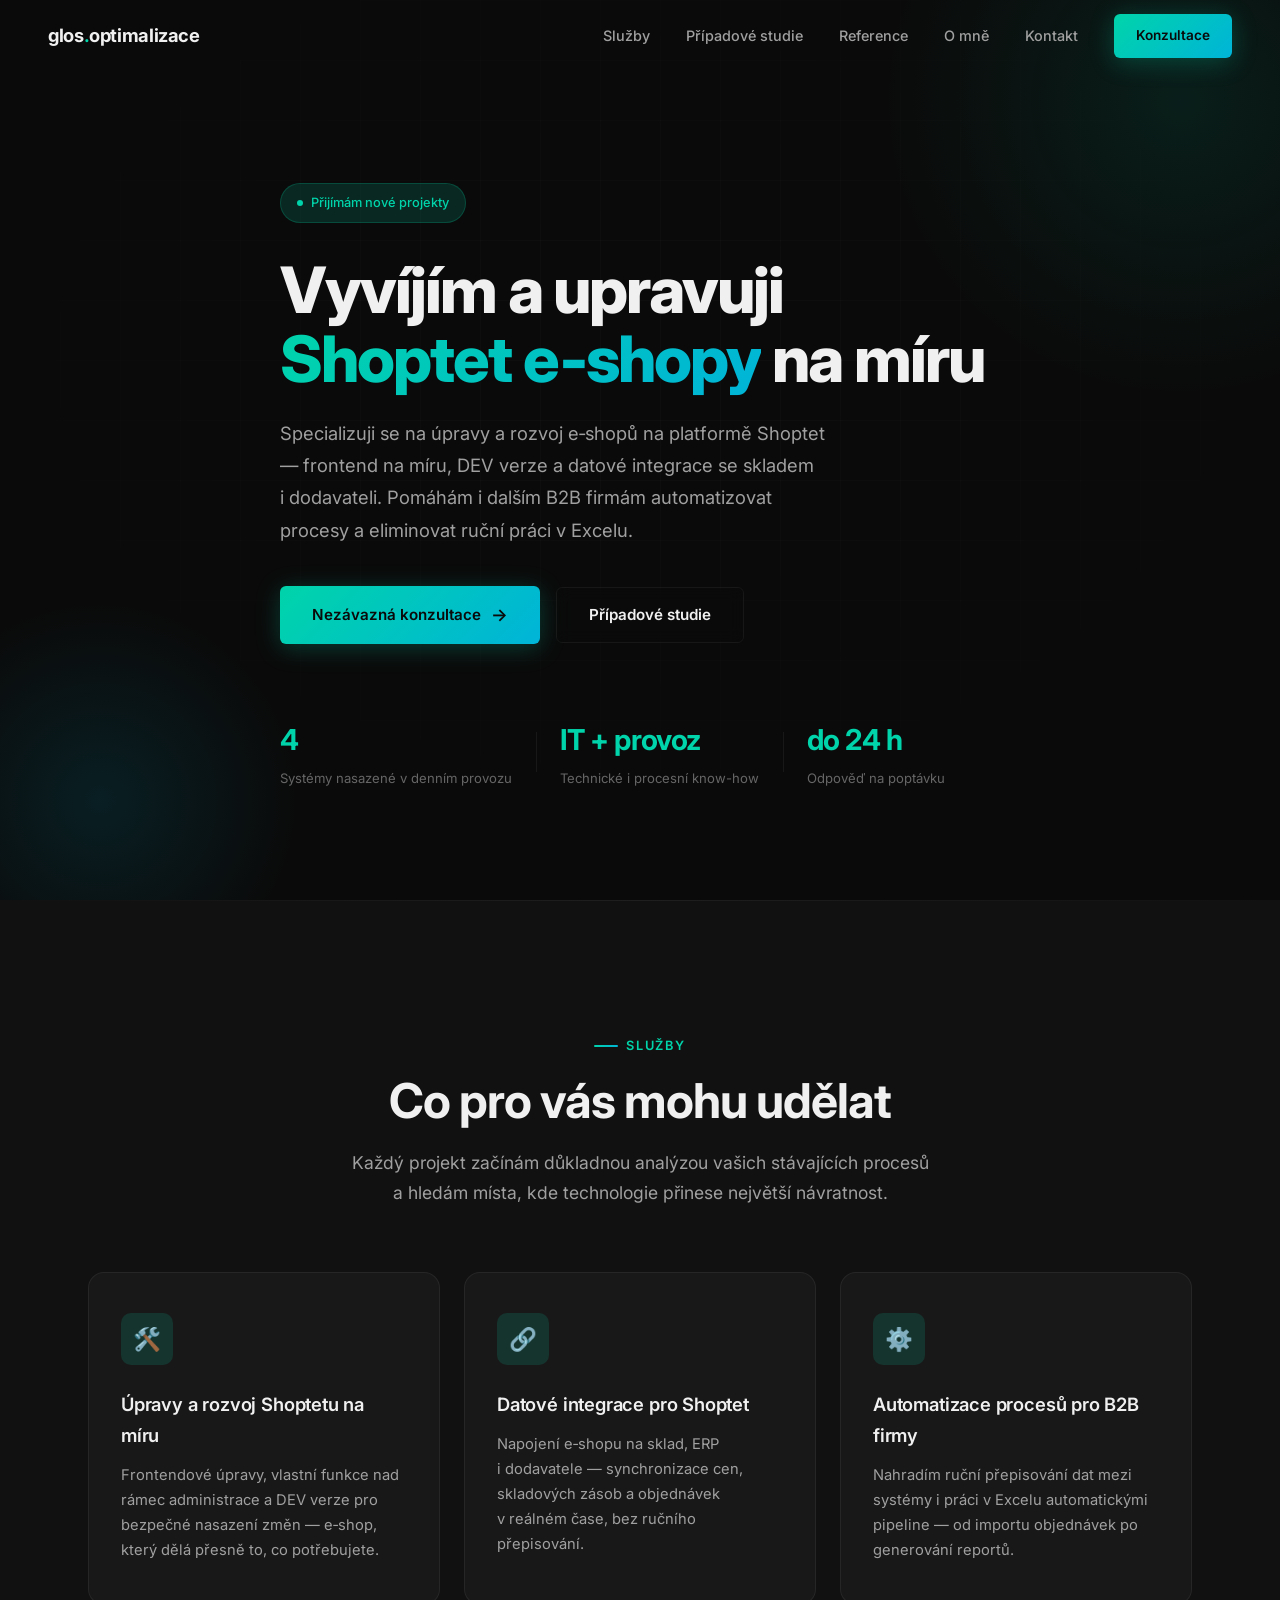
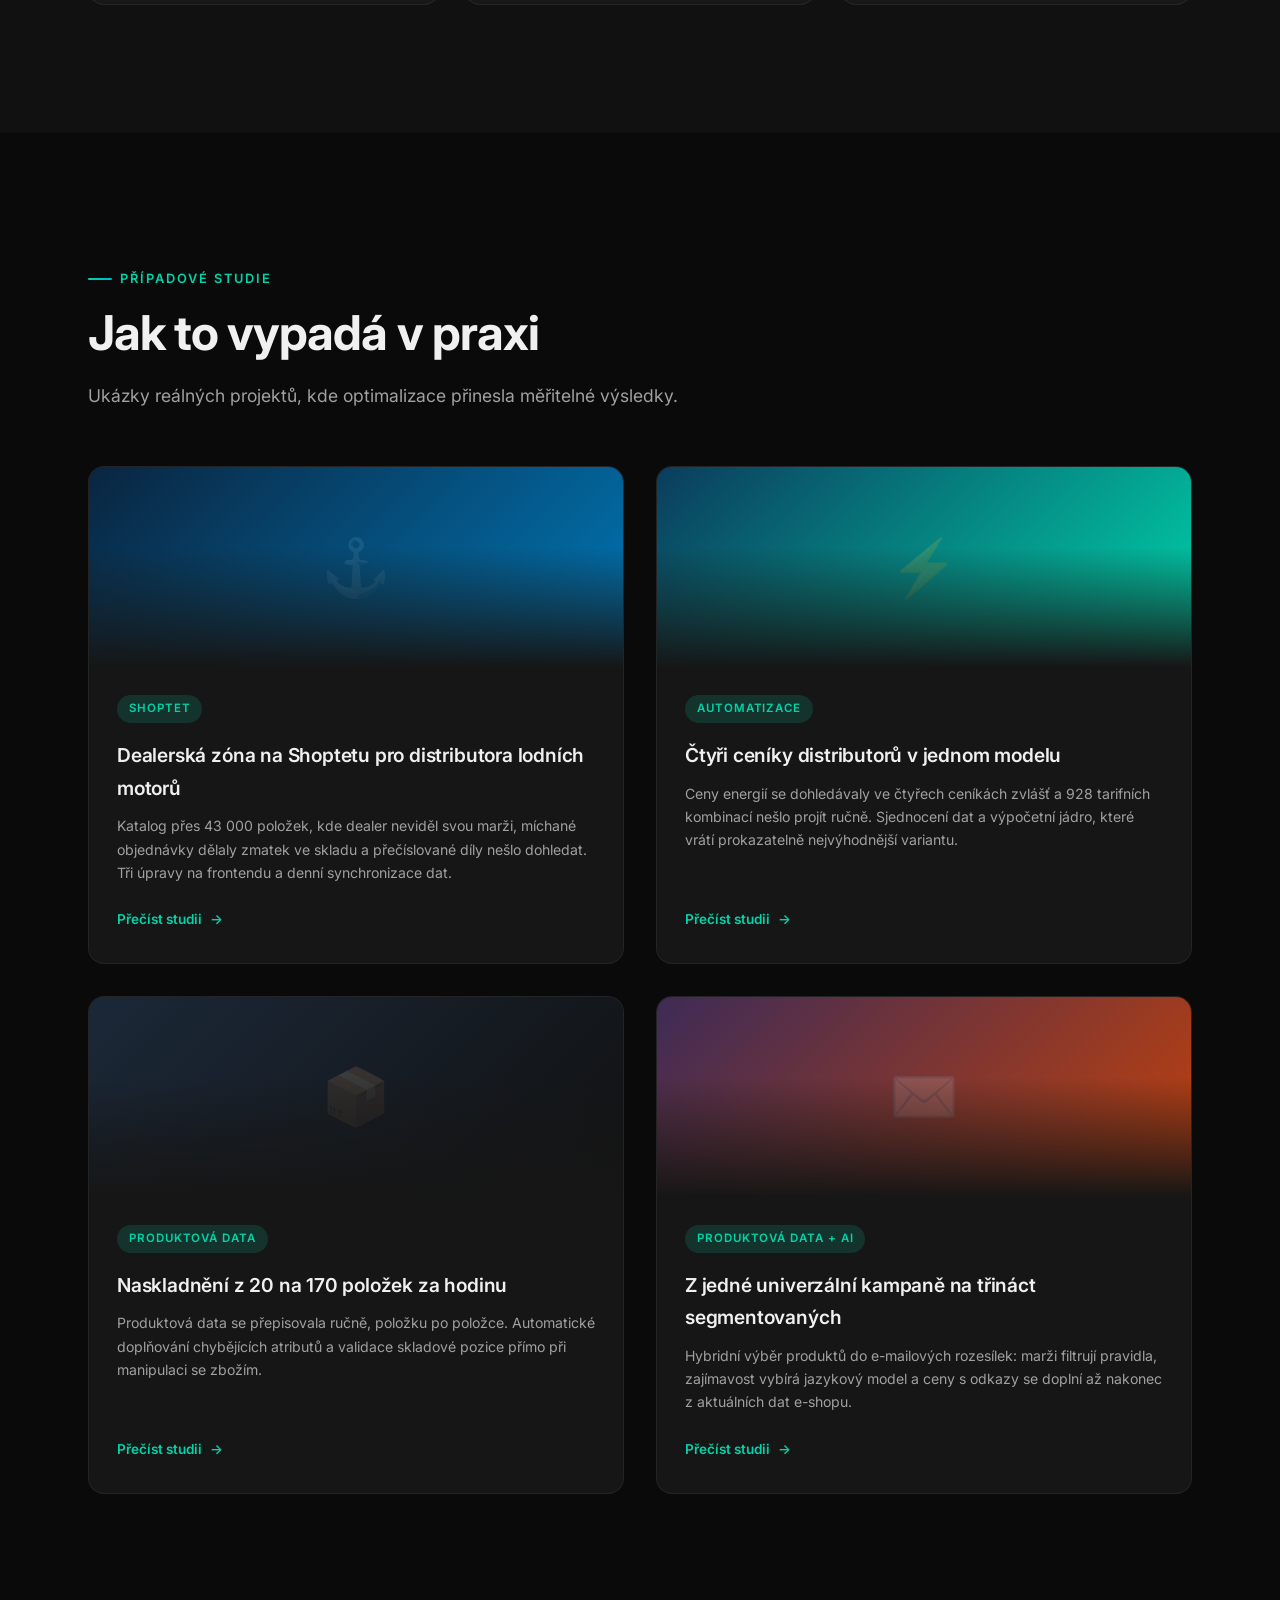
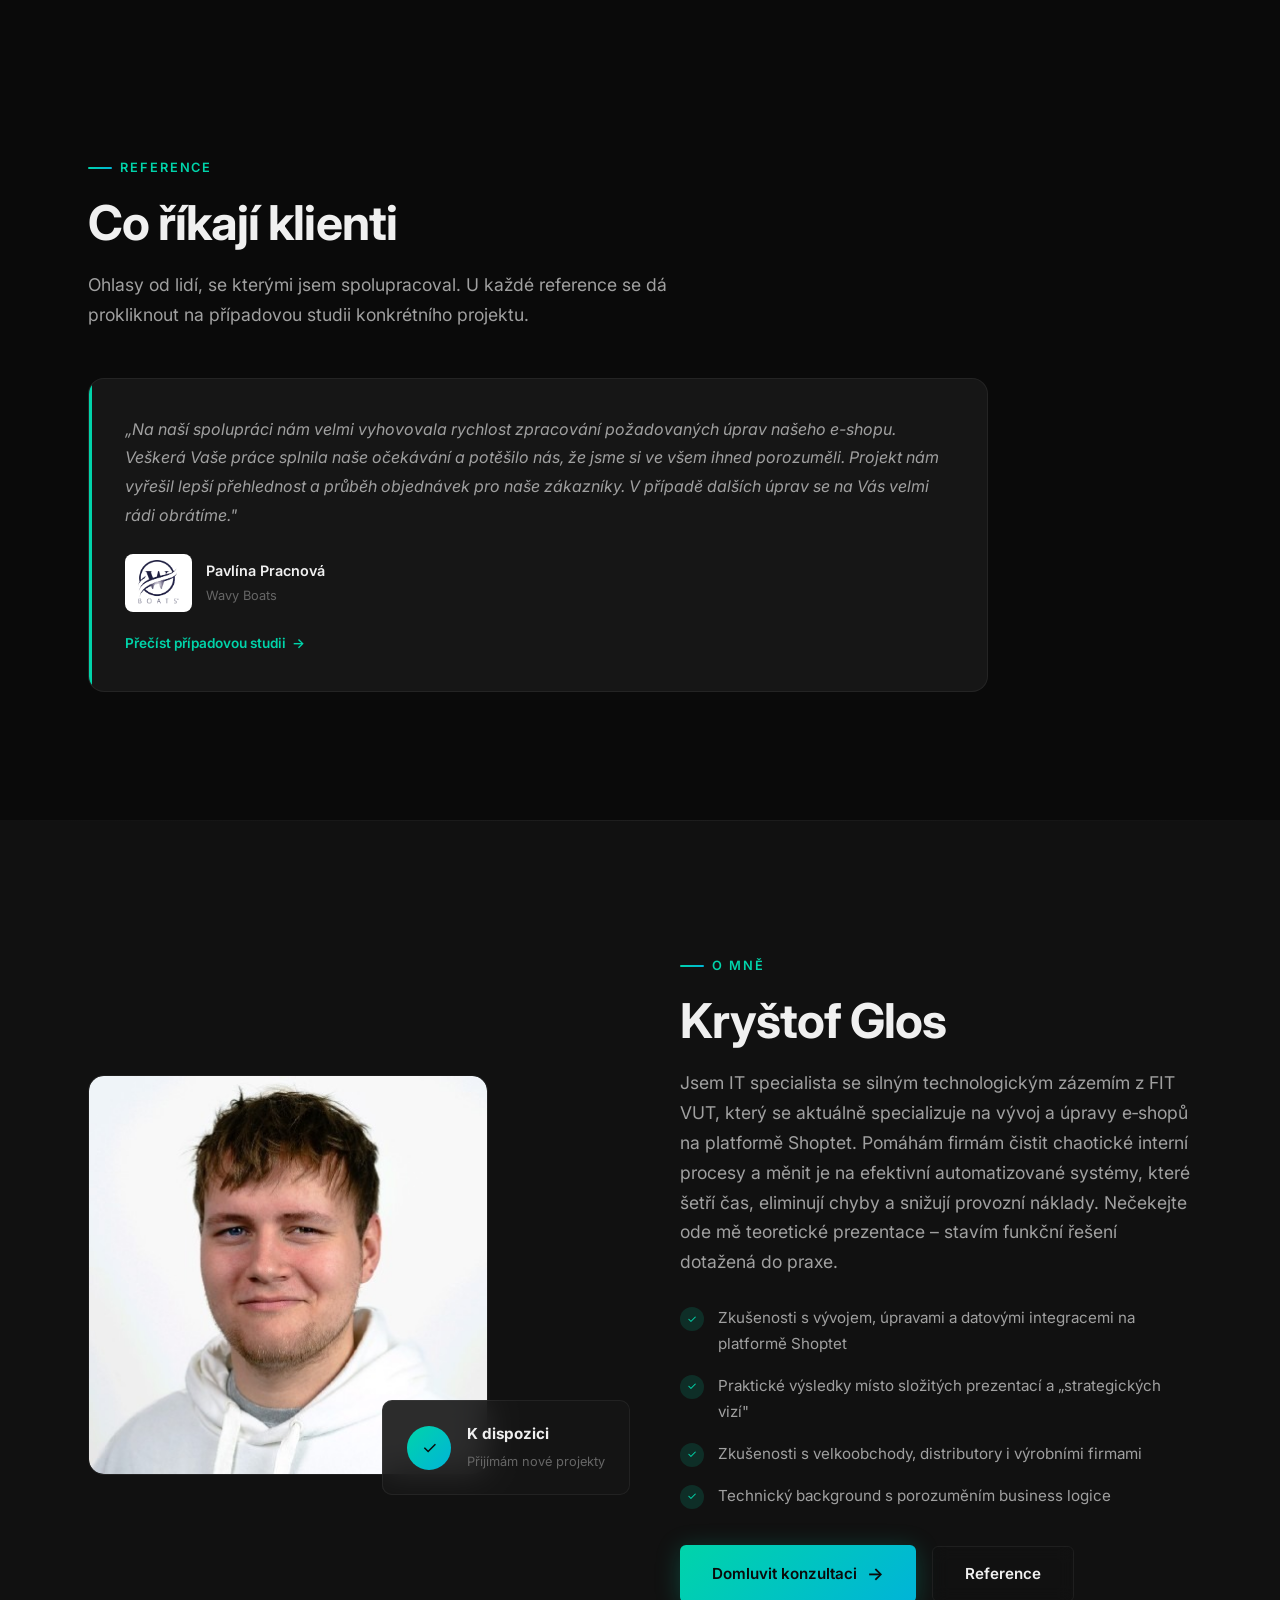
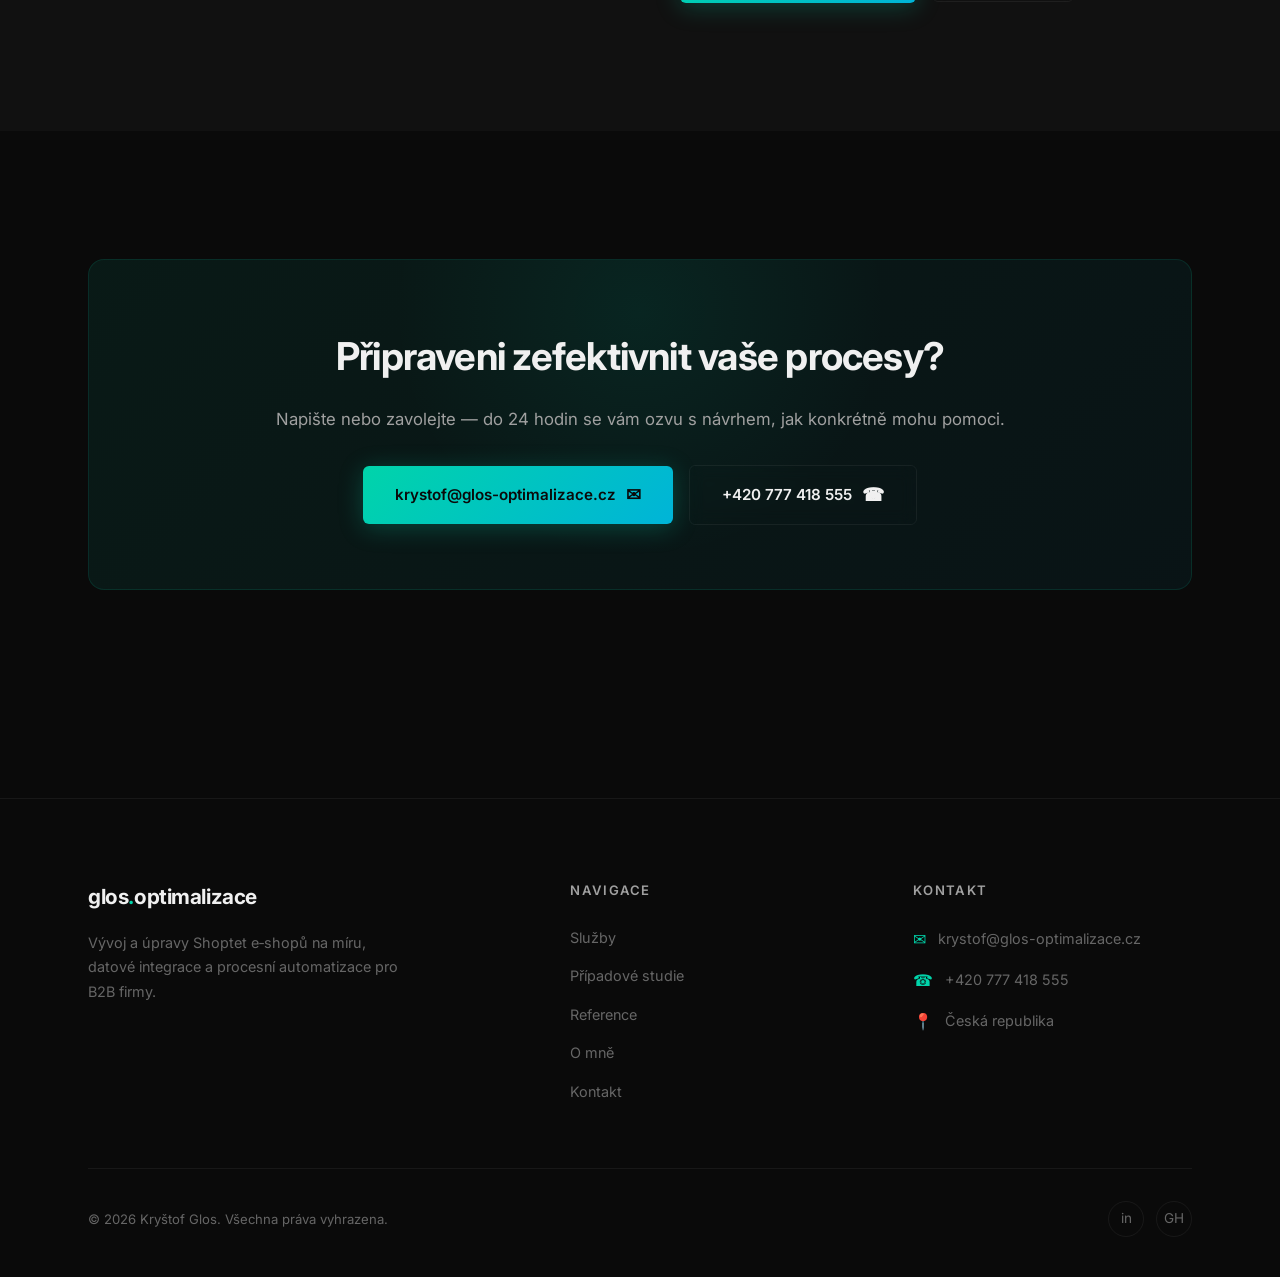
==== commit 76b9df32: "Reposition homepage around Shoptet e-shop development Shift the site's primary message from generic " ====
--- a/index.html
+++ b/index.html
@@ -3,9 +3,9 @@
 <head>
   <meta charset="UTF-8">
   <meta name="viewport" content="width=device-width, initial-scale=1.0">
-  <meta name="description" content="Kryštof Glos — IT konzultant zaměřený na optimalizaci procesů, automatizaci datových toků a digitální transformaci pro B2B firmy.">
+  <meta name="description" content="Kryštof Glos — vývoj a úpravy Shoptet e-shopů na míru, datové integrace a procesní automatizace pro B2B firmy.">
   <meta name="author" content="Kryštof Glos">
-  <title>Glos Optimalizace — IT & Procesní konzultace pro B2B</title>
+  <title>Glos Optimalizace — Vývoj a úpravy Shoptet e-shopů na míru</title>
   <link rel="stylesheet" href="styles.css">
   <link rel="icon" href="data:image/svg+xml,<svg xmlns='http://www.w3.org/2000/svg' viewBox='0 0 100 100'><text y='.9em' font-size='90'>⚡</text></svg>">
 </head>
@@ -40,11 +40,11 @@
         </div>
 
         <h1 class="hero-title">
-          Šetřím firmám čas i peníze skrze <span class="highlight">chytřejší procesy</span>
+          Vyvíjím a upravuji <span class="highlight">Shoptet e‑shopy</span> na míru
         </h1>
 
         <p class="hero-description">
-          Pomáhám velkoobchodům, distributorům a B2B firmám automatizovat datové toky, eliminovat ruční práci v Excelu a propojit skladovou logistiku s&nbsp;e&#8209;shopem — aby se mohly soustředit na růst.
+          Specializuji se na úpravy a rozvoj e‑shopů na platformě Shoptet — frontend na míru, DEV verze a datové integrace se skladem i&nbsp;dodavateli. Pomáhám i&nbsp;dalším B2B firmám automatizovat procesy a eliminovat ruční práci v&nbsp;Excelu.
         </p>
 
         <div class="hero-actions">
@@ -89,28 +89,28 @@
       <div class="services-grid">
         <!-- Card 1 -->
         <div class="service-card reveal">
-          <div class="service-icon">⚙️</div>
-          <h3 class="service-title">Automatizace datových toků</h3>
+          <div class="service-icon">🛠️</div>
+          <h3 class="service-title">Úpravy a rozvoj Shoptetu na míru</h3>
           <p class="service-description">
-            Nahradím ruční přepisování dat mezi systémy automatickými pipeline — od importu objednávek po generování reportů. Méně chyb, více času na strategii.
+            Frontendové úpravy, vlastní funkce nad rámec administrace a&nbsp;DEV verze pro bezpečné nasazení změn — e‑shop, který dělá přesně to, co potřebujete.
           </p>
         </div>
 
         <!-- Card 2 -->
         <div class="service-card reveal">
-          <div class="service-icon">📊</div>
-          <h3 class="service-title">Eliminace manuální práce v Excelu</h3>
+          <div class="service-icon">🔗</div>
+          <h3 class="service-title">Datové integrace pro Shoptet</h3>
           <p class="service-description">
-            Analyzuji vaše tabulky, identifikuji opakující se vzorce a&nbsp;vytvořím řešení, které vám ušetří desítky hodin měsíčně. Excelové „peklo" skončí.
+            Napojení e‑shopu na sklad, ERP i&nbsp;dodavatele — synchronizace cen, skladových zásob a&nbsp;objednávek v&nbsp;reálném čase, bez ručního přepisování.
           </p>
         </div>
 
         <!-- Card 3 -->
         <div class="service-card reveal">
-          <div class="service-icon">🔗</div>
-          <h3 class="service-title">Propojení skladu s&nbsp;e&#8209;shopem</h3>
+          <div class="service-icon">⚙️</div>
+          <h3 class="service-title">Automatizace procesů pro B2B firmy</h3>
           <p class="service-description">
-            Zajistím hladkou integraci skladového systému s&nbsp;vaší e‑commerce platformou — synchronizace stavů, cen i&nbsp;objednávek v&nbsp;reálném čase.
+            Nahradím ruční přepisování dat mezi systémy i&nbsp;práci v&nbsp;Excelu automatickými pipeline — od importu objednávek po generování reportů.
           </p>
         </div>
       </div>
@@ -132,6 +132,23 @@
 
       <div class="case-studies-grid">
         <!-- Case 1 -->
+        <a href="case-study.html?id=wavyboats" class="case-card reveal" id="case-card-wavyboats">
+          <div class="case-card-image" style="background: linear-gradient(135deg, #0a2540, #0077b6);">
+            <span class="case-icon">⚓</span>
+          </div>
+          <div class="case-card-content">
+            <span class="case-card-tag">Shoptet</span>
+            <h3 class="case-card-title">Dealerská zóna na Shoptetu pro distributora lodních motorů</h3>
+            <p class="case-card-excerpt">
+              Katalog přes 43 000 položek, kde dealer neviděl svou marži, míchané objednávky dělaly zmatek ve skladu a přečíslované díly nešlo dohledat. Tři úpravy na frontendu a denní synchronizace dat.
+            </p>
+            <span class="case-card-link">
+              Přečíst studii <span>→</span>
+            </span>
+          </div>
+        </a>
+
+        <!-- Case 2 -->
         <a href="case-study.html?id=energetika" class="case-card reveal" id="case-card-energetika">
           <div class="case-card-image" style="background: linear-gradient(135deg, #0b3c5d, #00d4aa);">
             <span class="case-icon">⚡</span>
@@ -148,7 +165,7 @@
           </div>
         </a>
 
-        <!-- Case 2 -->
+        <!-- Case 3 -->
         <a href="case-study.html?id=sklad" class="case-card reveal" id="case-card-sklad">
           <div class="case-card-image" style="background: linear-gradient(135deg, #1b2838, #111);">
             <span class="case-icon">📦</span>
@@ -165,23 +182,6 @@
           </div>
         </a>
 
-        <!-- Case 3 -->
-        <a href="case-study.html?id=wavyboats" class="case-card reveal" id="case-card-wavyboats">
-          <div class="case-card-image" style="background: linear-gradient(135deg, #0a2540, #0077b6);">
-            <span class="case-icon">⚓</span>
-          </div>
-          <div class="case-card-content">
-            <span class="case-card-tag">B2B e-commerce</span>
-            <h3 class="case-card-title">Dealerská zóna na Shoptetu pro distributora lodních motorů</h3>
-            <p class="case-card-excerpt">
-              Katalog přes 43 000 položek, kde dealer neviděl svou marži, míchané objednávky dělaly zmatek ve skladu a přečíslované díly nešlo dohledat. Tři úpravy na frontendu a denní synchronizace dat.
-            </p>
-            <span class="case-card-link">
-              Přečíst studii <span>→</span>
-            </span>
-          </div>
-        </a>
-
         <!-- Case 4 -->
         <a href="case-study.html?id=kampane" class="case-card reveal" id="case-card-kampane">
           <div class="case-card-image" style="background: linear-gradient(135deg, #3d2b56, #c2410c);">
@@ -240,13 +240,13 @@
           <span class="section-label">O mně</span>
           <h2 class="section-title">Kryštof Glos</h2>
           <p class="section-subtitle">
-            Jsem IT specialista, který spojuje silné technologické zázemí z FIT VUT s reálnou byznysovou praxí. Pomáhám firmám čistit chaotické interní procesy a měnit je na efektivní automatizované systémy, které šetří čas, eliminují chyby a snižují provozní náklady. Nečekejte ode mě teoretické prezentace – stavím funkční řešení dotažená do praxe.
+            Jsem IT specialista se silným technologickým zázemím z FIT VUT, který se aktuálně specializuje na vývoj a úpravy e‑shopů na platformě Shoptet. Pomáhám firmám čistit chaotické interní procesy a měnit je na efektivní automatizované systémy, které šetří čas, eliminují chyby a snižují provozní náklady. Nečekejte ode mě teoretické prezentace – stavím funkční řešení dotažená do praxe.
           </p>
 
           <div class="about-points">
             <div class="about-point">
               <span class="about-point-icon">✓</span>
-              <span>Analytické myšlení podpořené reálnými daty — ne pouze intuicí</span>
+              <span>Zkušenosti s&nbsp;vývojem, úpravami a datovými integracemi na platformě Shoptet</span>
             </div>
             <div class="about-point">
               <span class="about-point-icon">✓</span>
@@ -305,7 +305,7 @@
         <div class="footer-brand">
           <a href="#" class="logo">glos<span>.</span>optimalizace</a>
           <p class="footer-brand-description">
-            IT & procesní konzultace pro velkoobchody, distributory a B2B firmy. Automatizace, integrace, měřitelné výsledky.
+            Vývoj a úpravy Shoptet e‑shopů na míru, datové integrace a procesní automatizace pro B2B firmy.
           </p>
         </div>
 
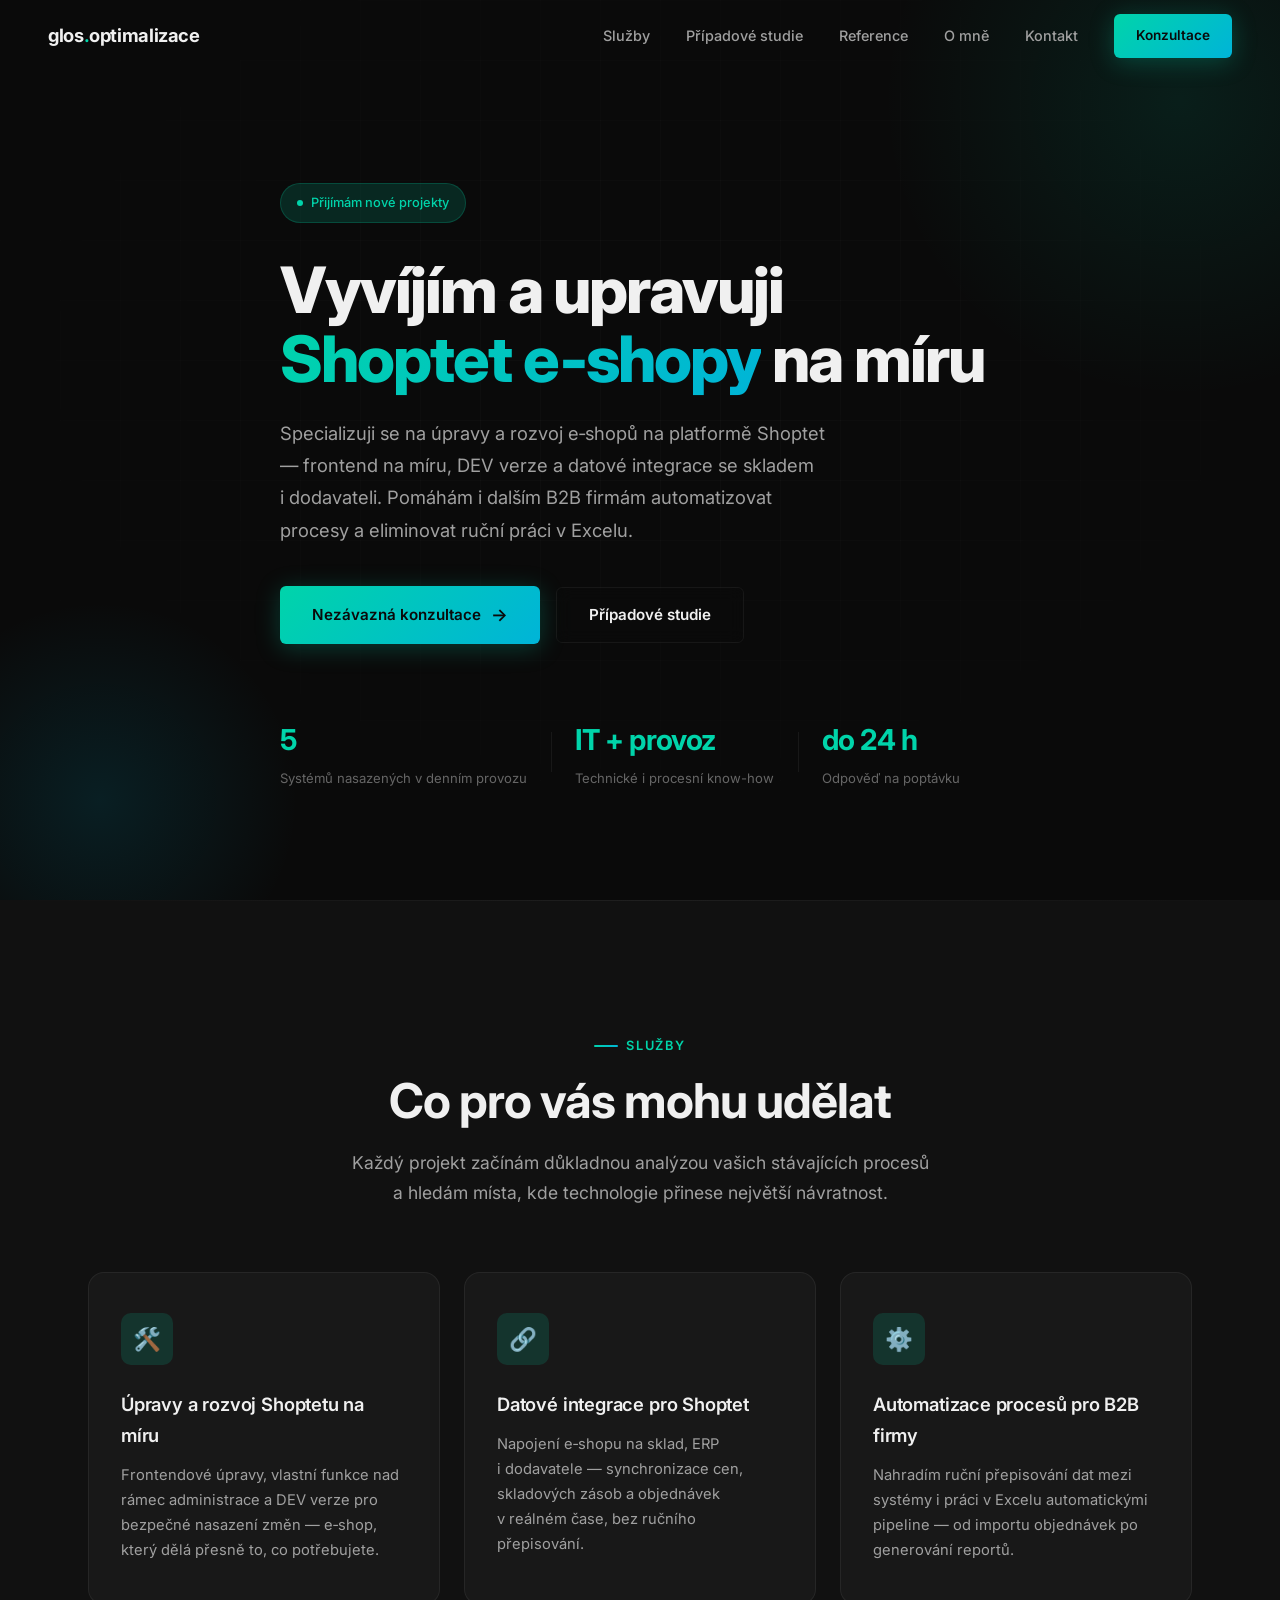
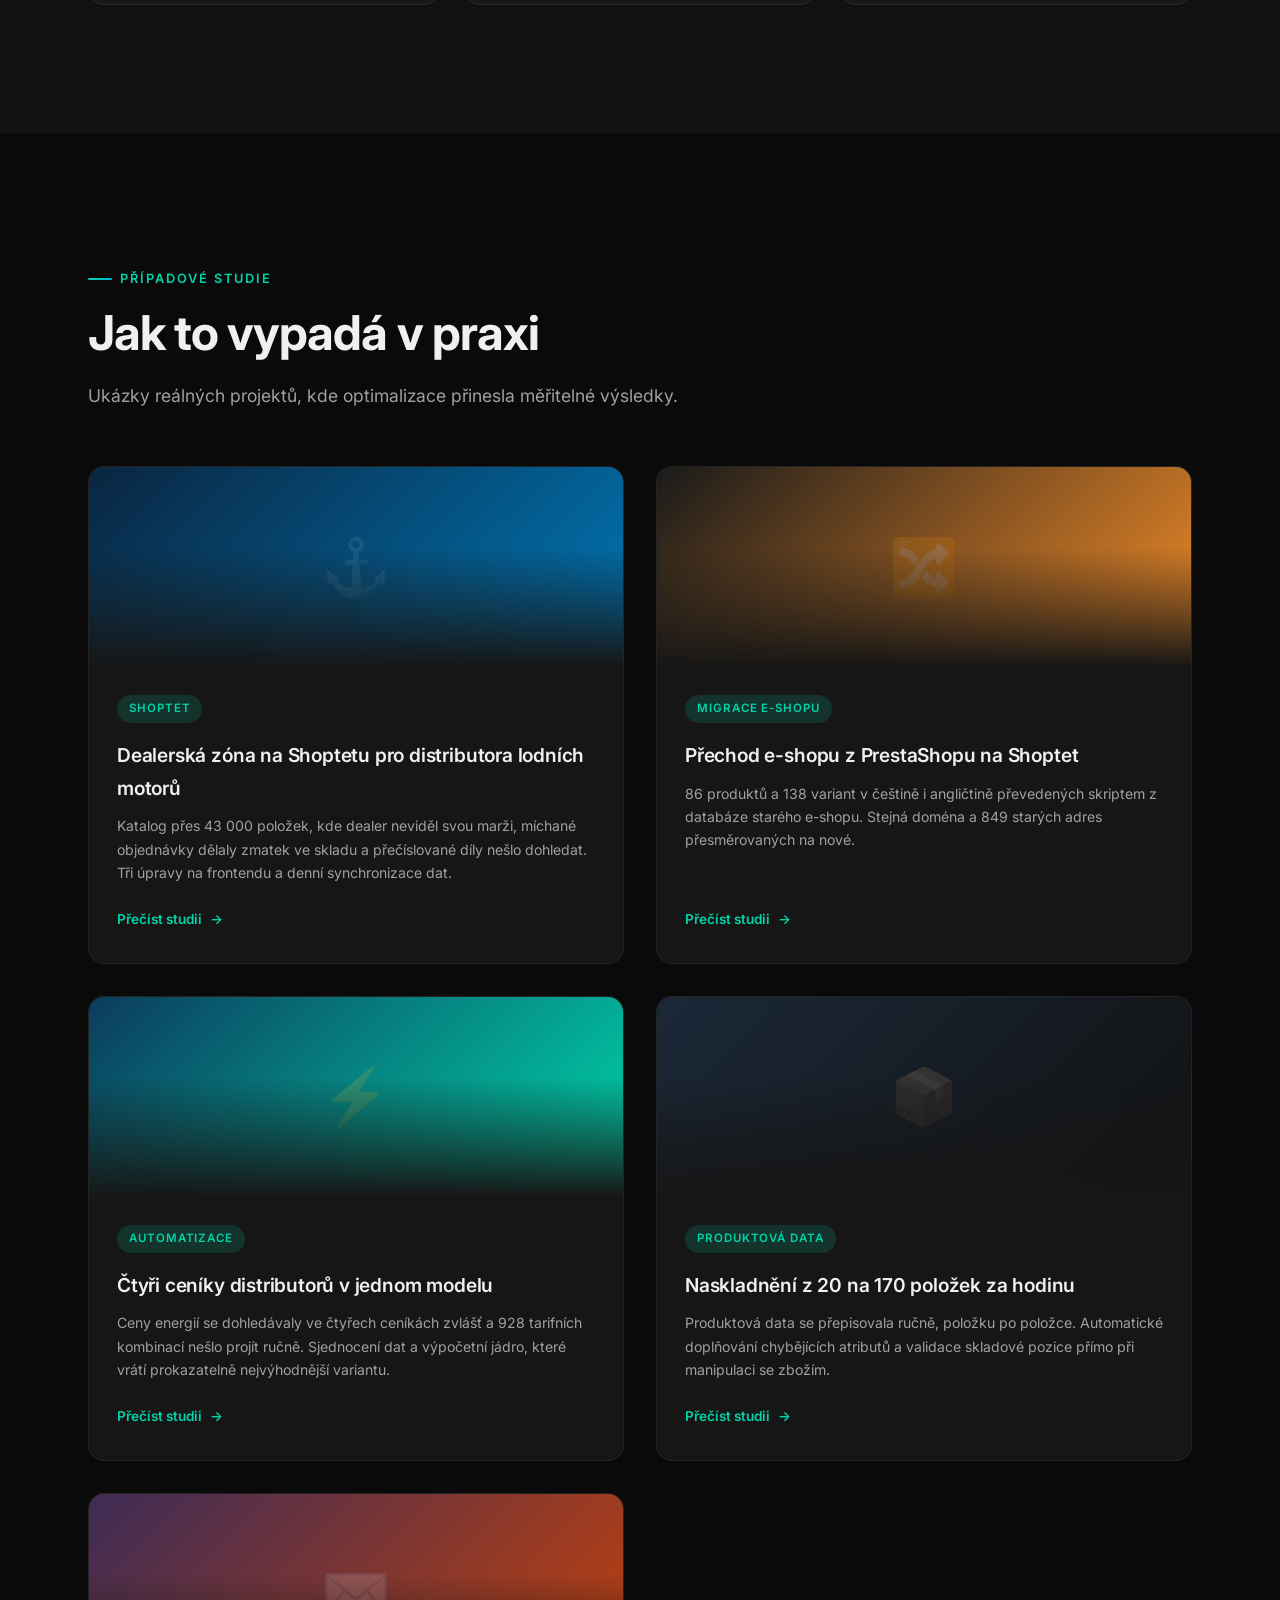
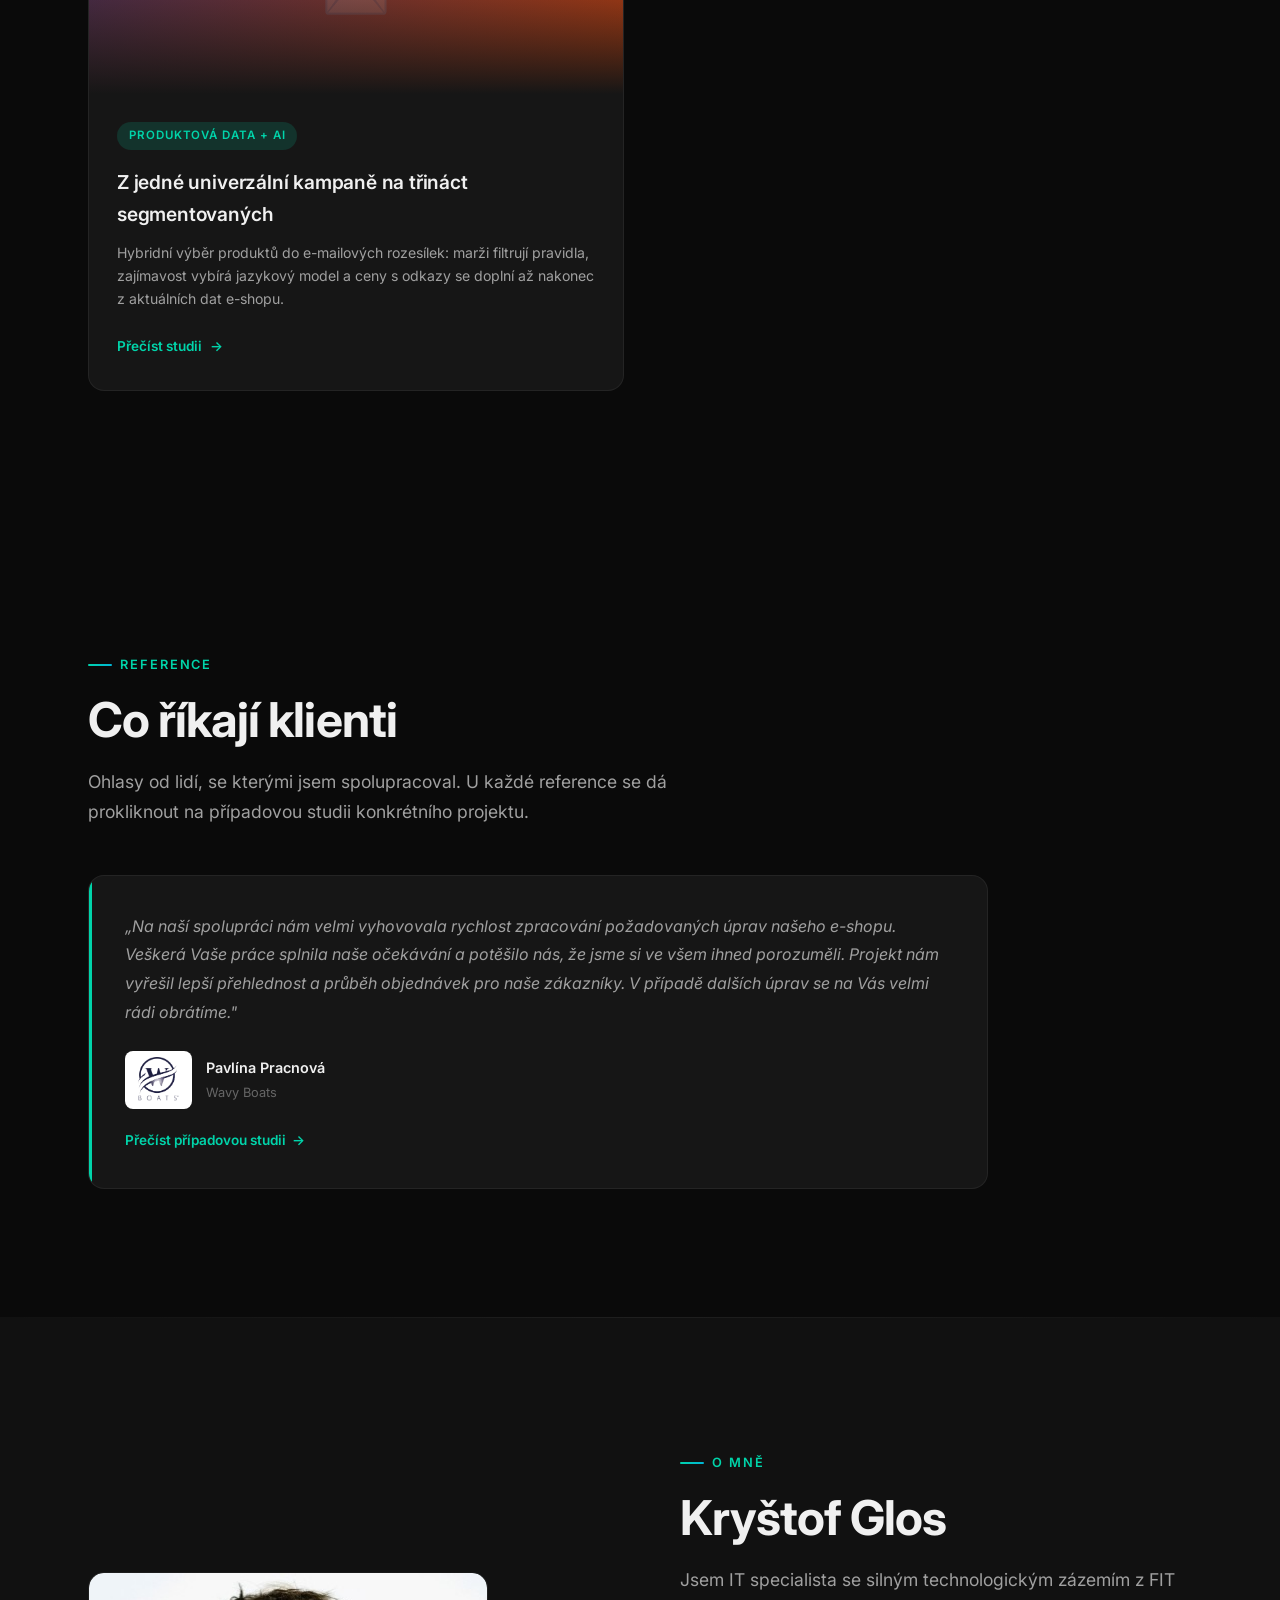
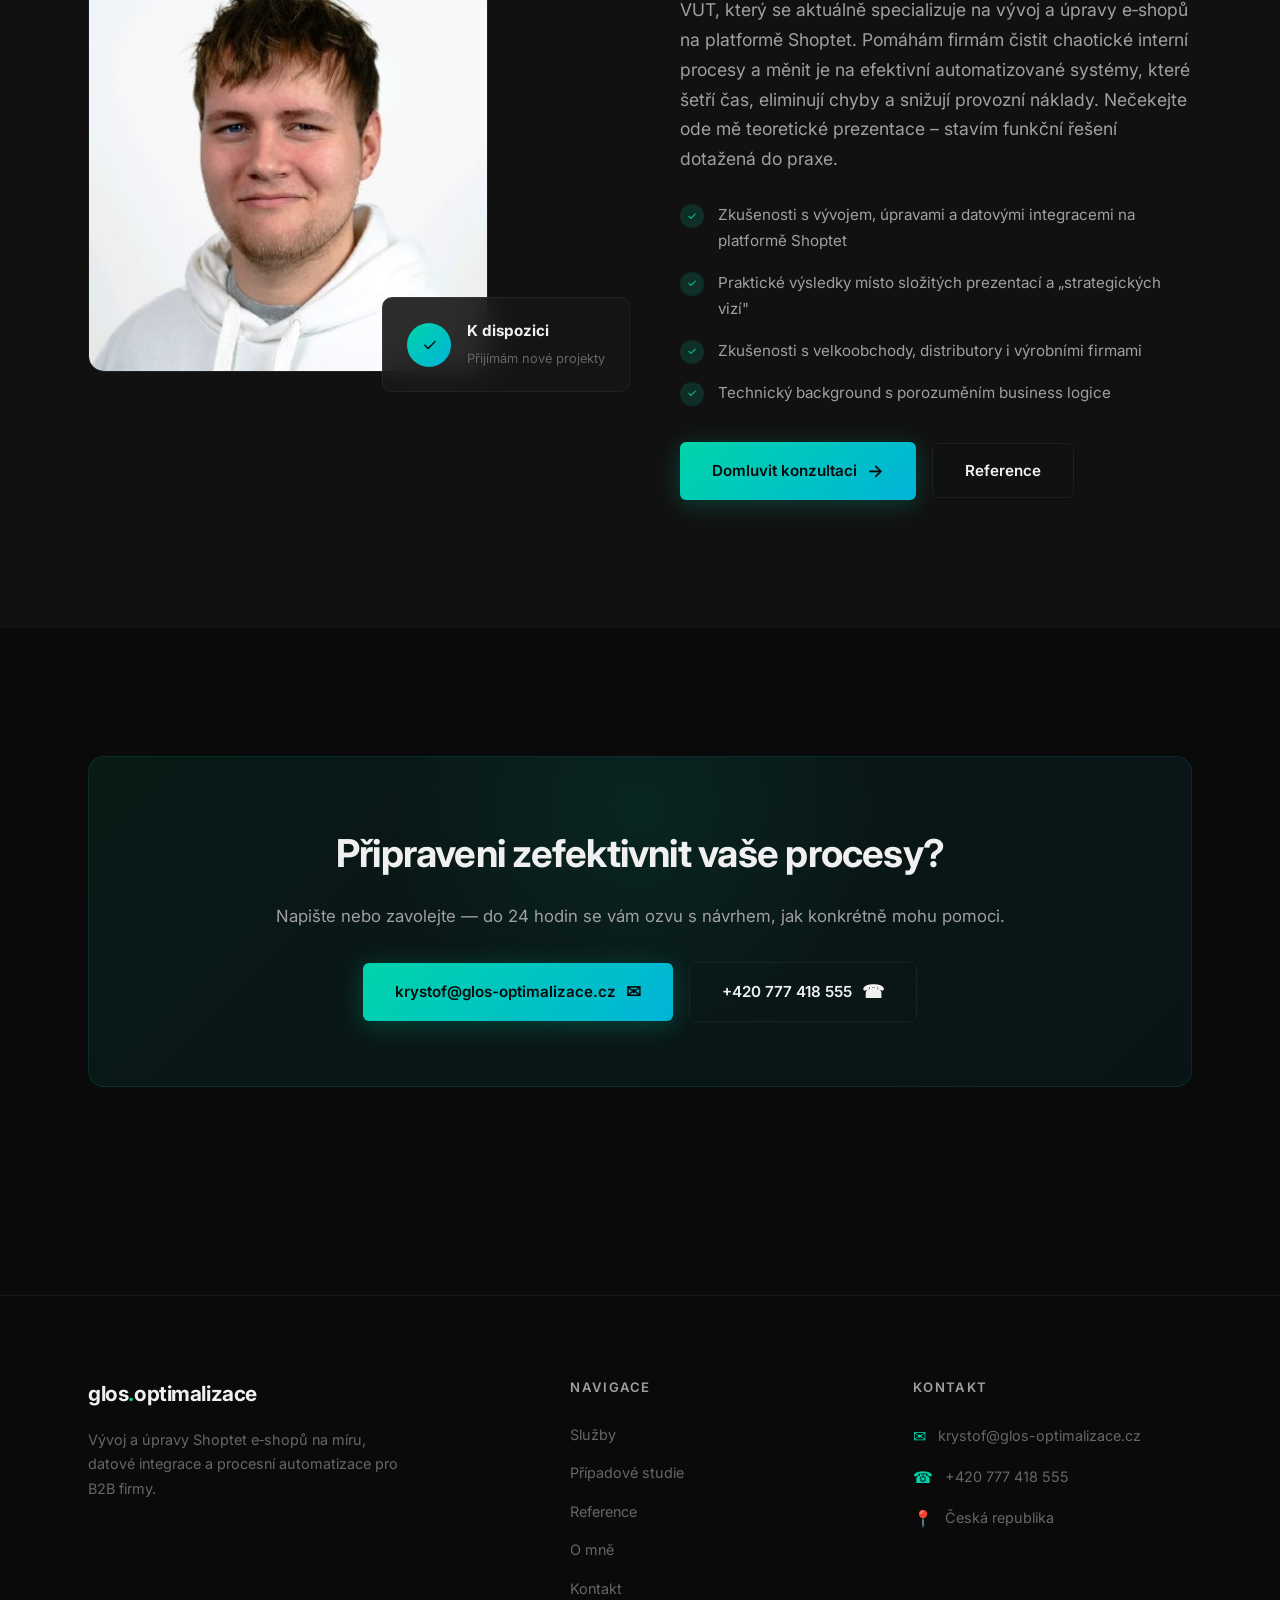
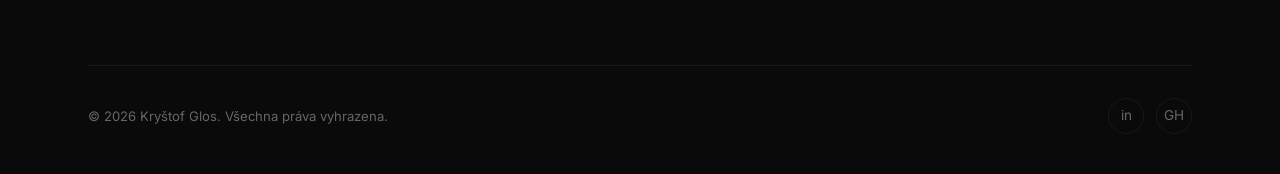
==== commit 0d243f65: "Add Slackshop case study: PrestaShop to Shoptet migration Co-Authored-By: Claude Opus 5.5 <noreply@a" ====
--- a/index.html
+++ b/index.html
@@ -59,8 +59,8 @@
 
         <div class="hero-stats">
           <div class="hero-stat">
-            <div class="hero-stat-value">4</div>
-            <div class="hero-stat-label">Systémy nasazené v denním provozu</div>
+            <div class="hero-stat-value">5</div>
+            <div class="hero-stat-label">Systémů nasazených v denním provozu</div>
           </div>
           <div class="hero-stat">
             <div class="hero-stat-value">IT + provoz</div>
@@ -141,6 +141,23 @@
             <h3 class="case-card-title">Dealerská zóna na Shoptetu pro distributora lodních motorů</h3>
             <p class="case-card-excerpt">
               Katalog přes 43 000 položek, kde dealer neviděl svou marži, míchané objednávky dělaly zmatek ve skladu a přečíslované díly nešlo dohledat. Tři úpravy na frontendu a denní synchronizace dat.
+            </p>
+            <span class="case-card-link">
+              Přečíst studii <span>→</span>
+            </span>
+          </div>
+        </a>
+
+        <!-- Case: SlackShop -->
+        <a href="case-study.html?id=slackshop" class="case-card reveal" id="case-card-slackshop">
+          <div class="case-card-image" style="background: linear-gradient(135deg, #1a1a1a, #f28c28);">
+            <span class="case-icon">🔀</span>
+          </div>
+          <div class="case-card-content">
+            <span class="case-card-tag">Migrace e-shopu</span>
+            <h3 class="case-card-title">Přechod e-shopu z PrestaShopu na Shoptet</h3>
+            <p class="case-card-excerpt">
+              86 produktů a 138 variant v češtině i angličtině převedených skriptem z databáze starého e-shopu. Stejná doména a 849 starých adres přesměrovaných na nové.
             </p>
             <span class="case-card-link">
               Přečíst studii <span>→</span>
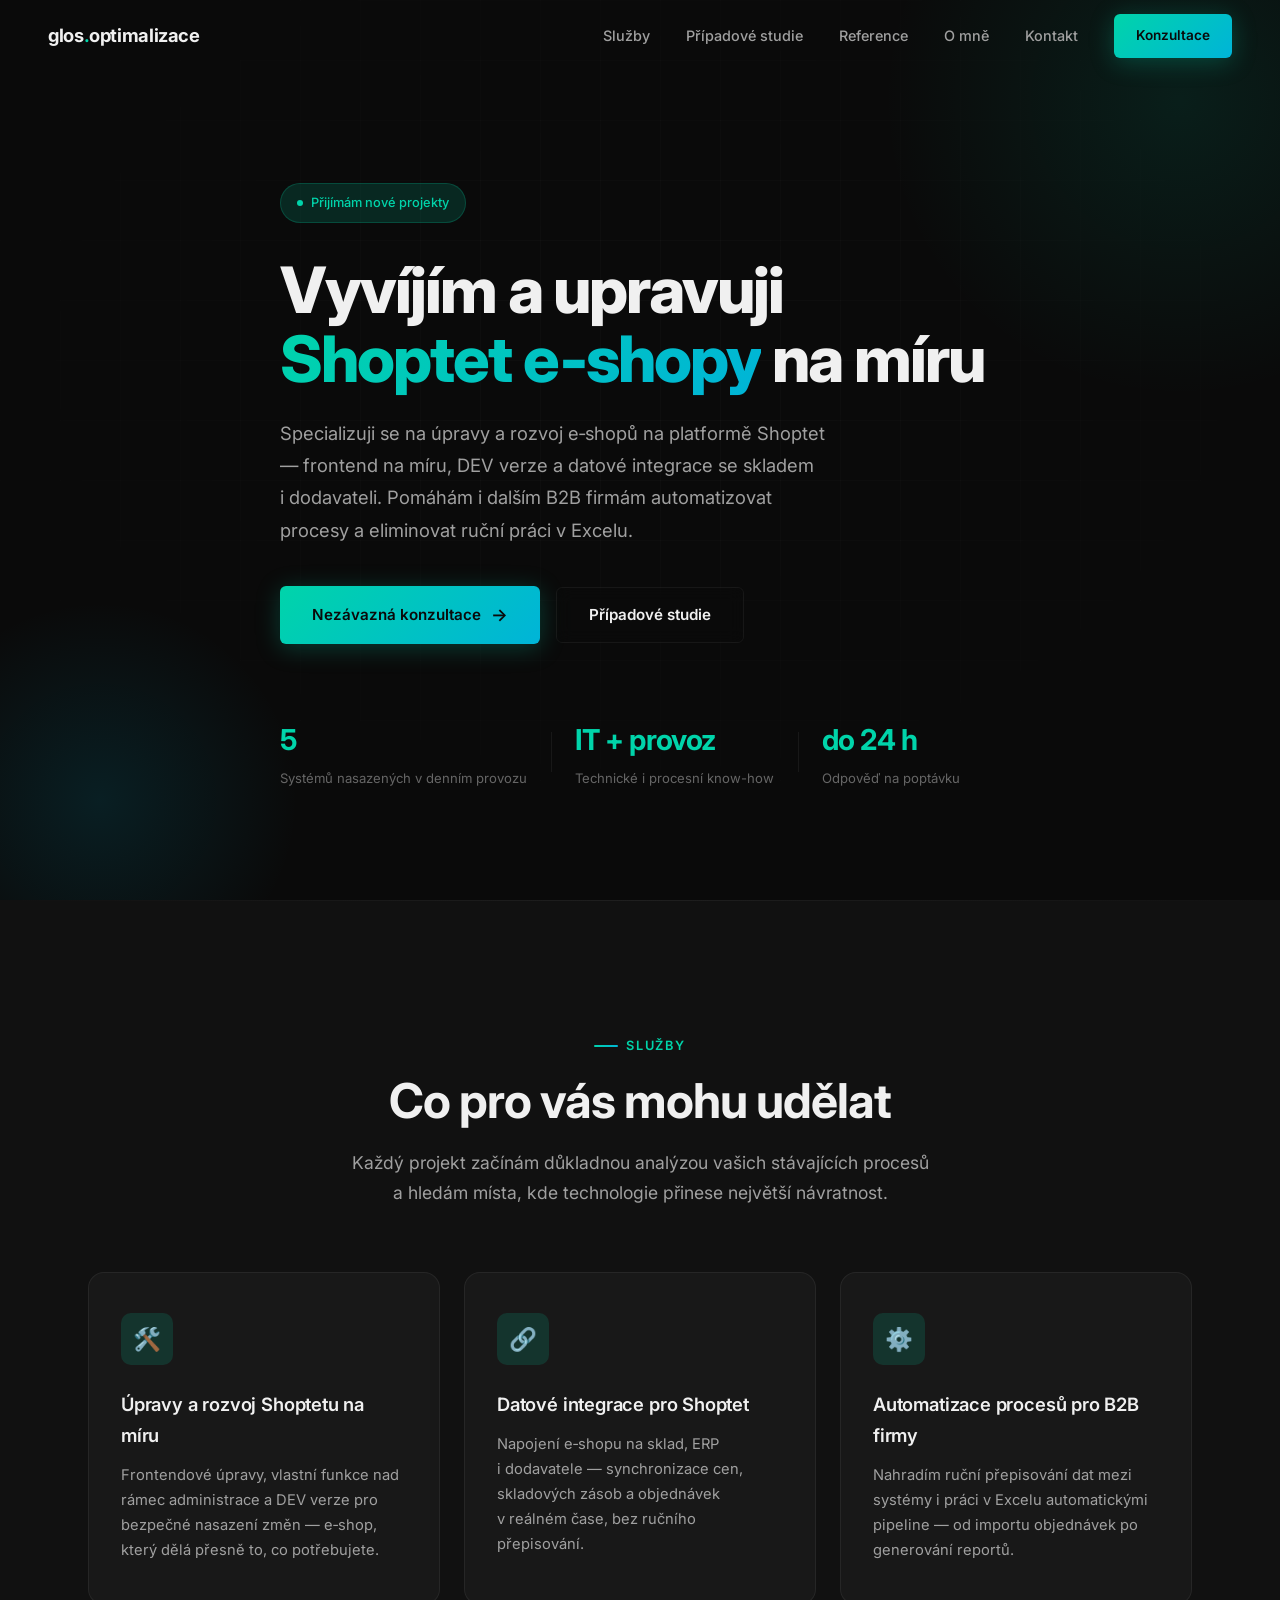
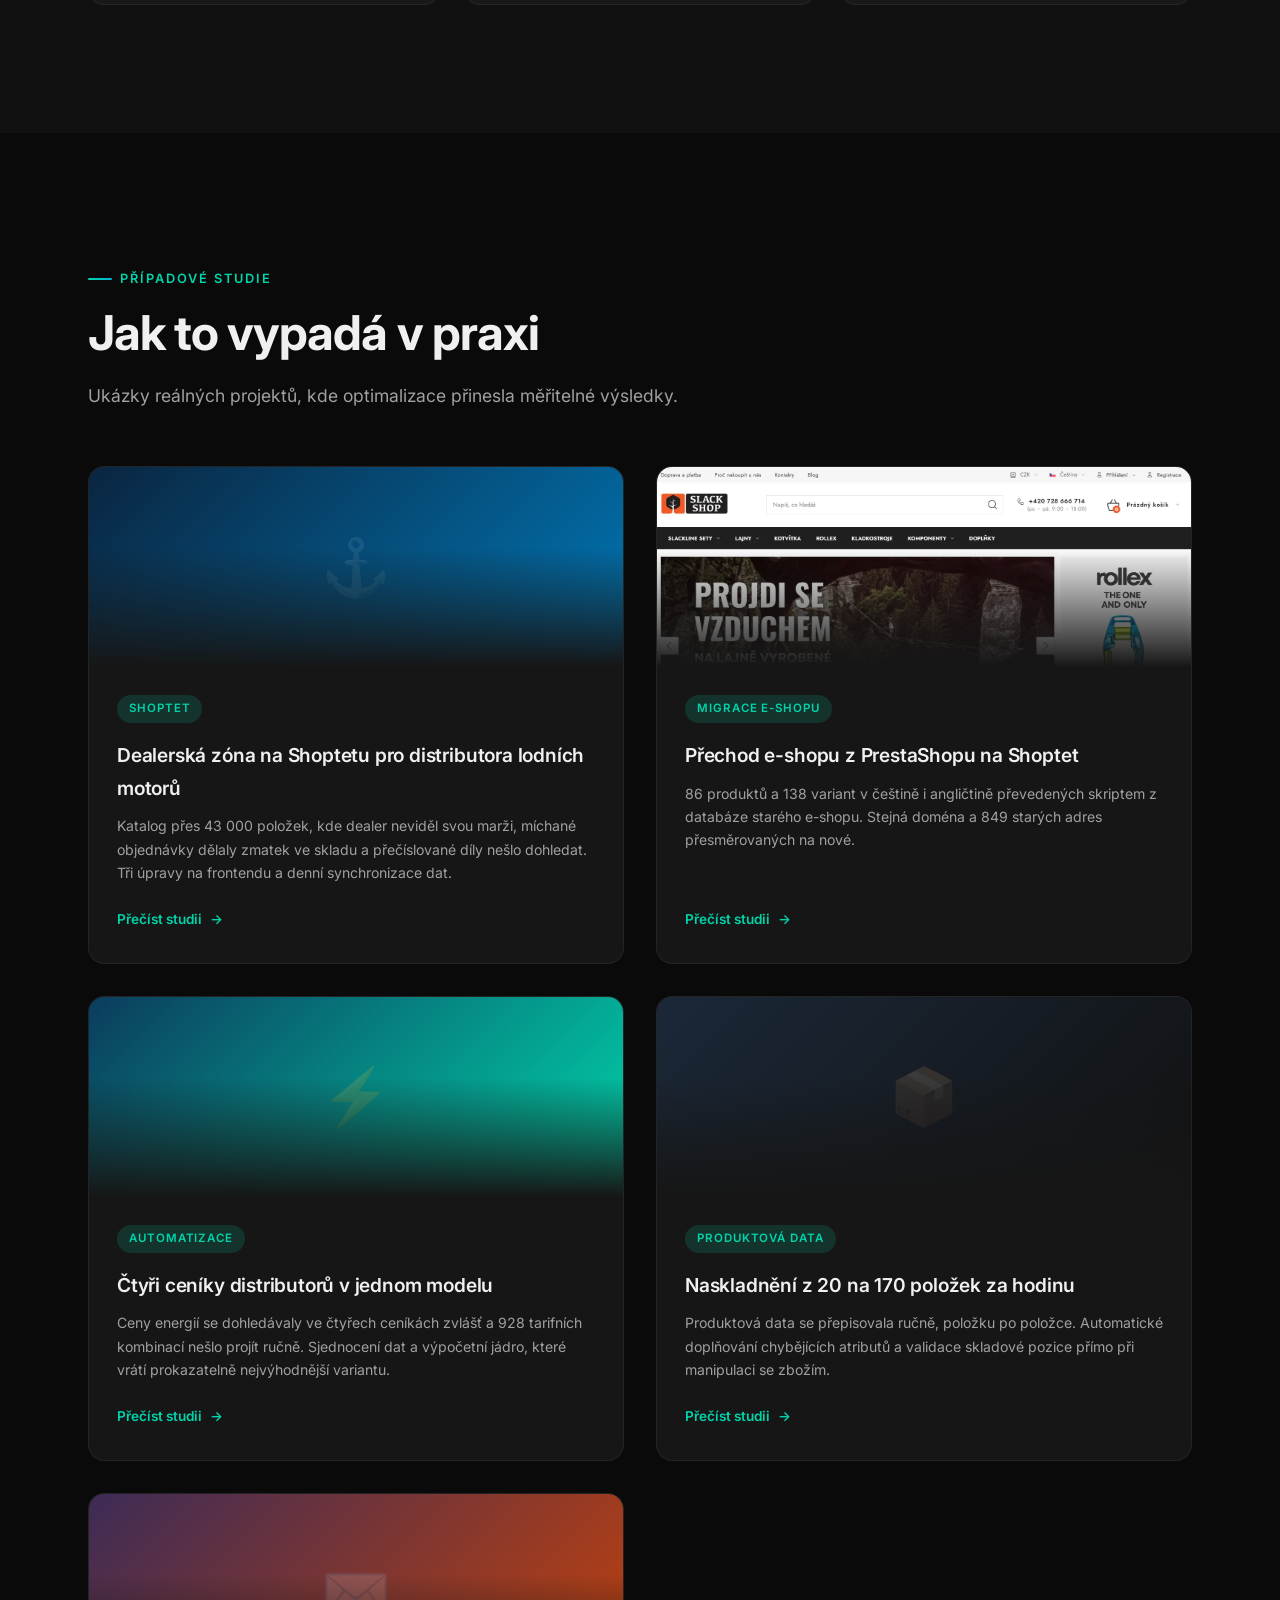
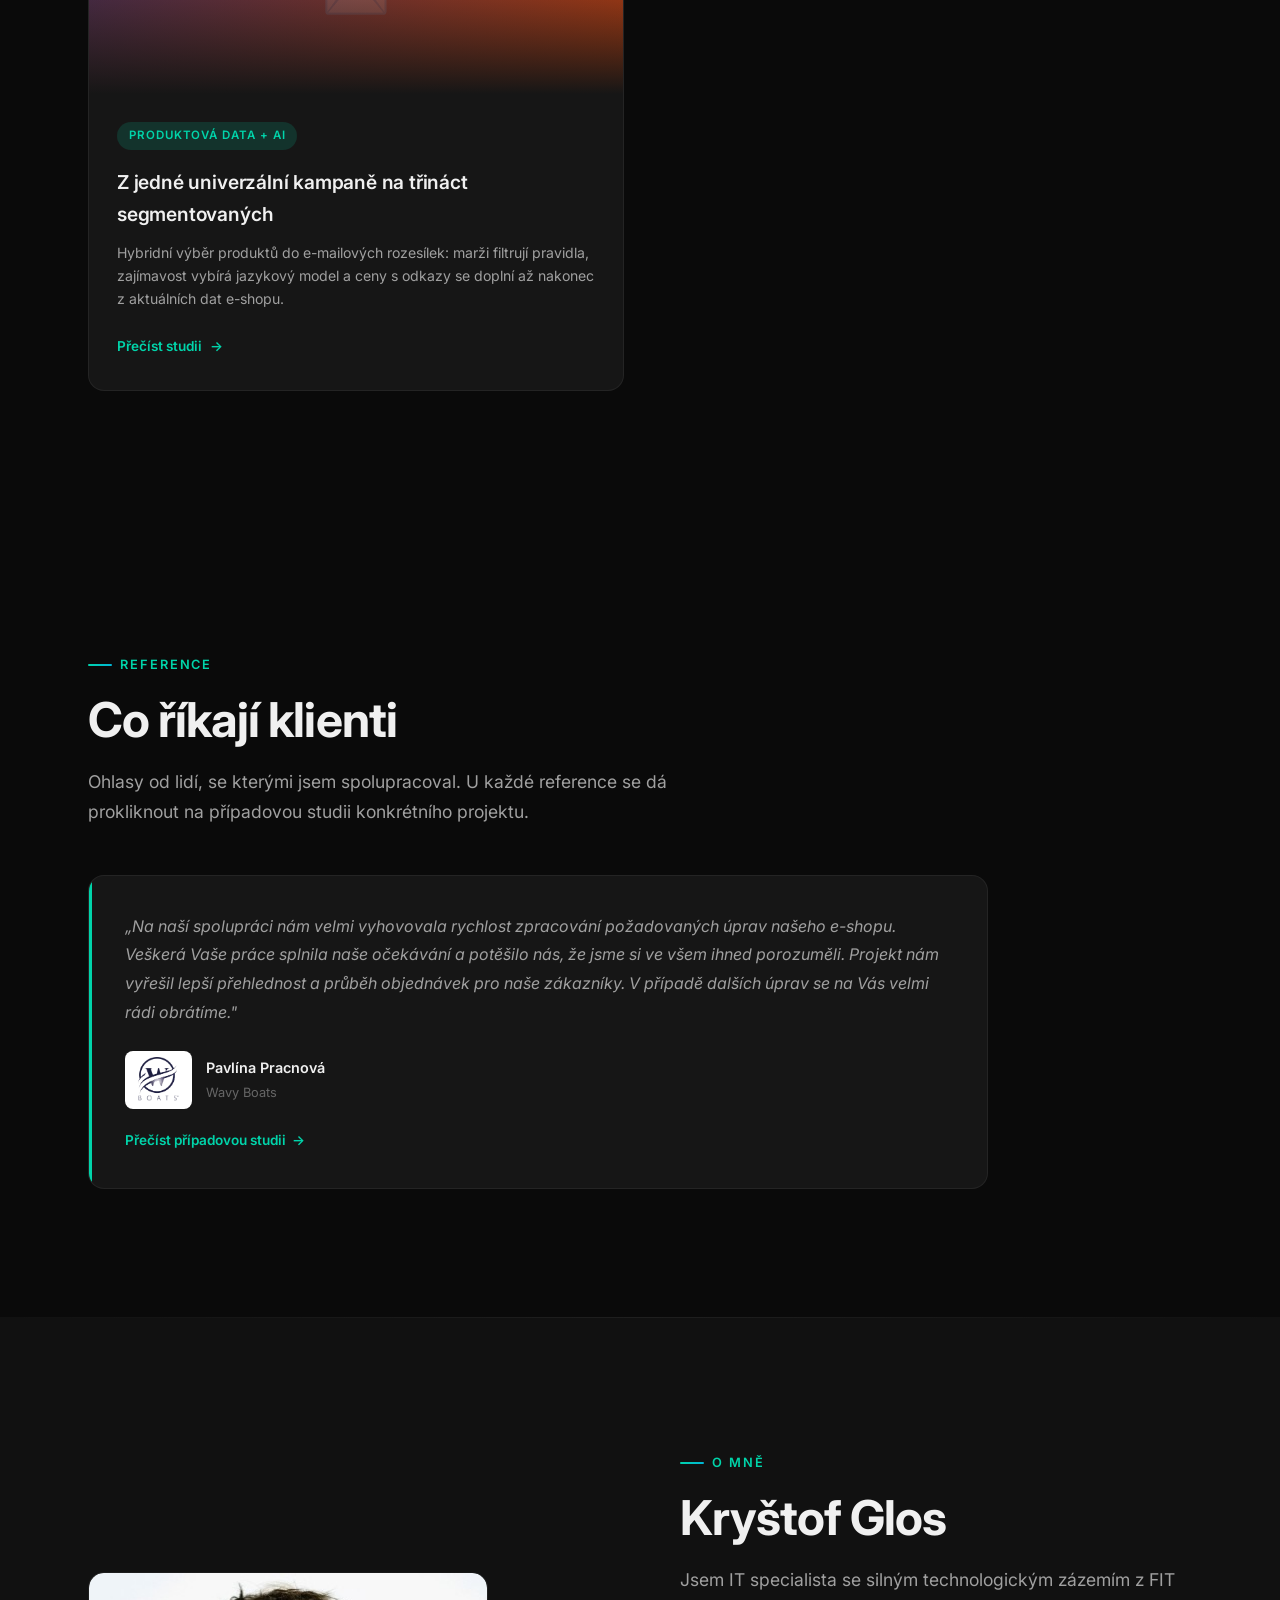
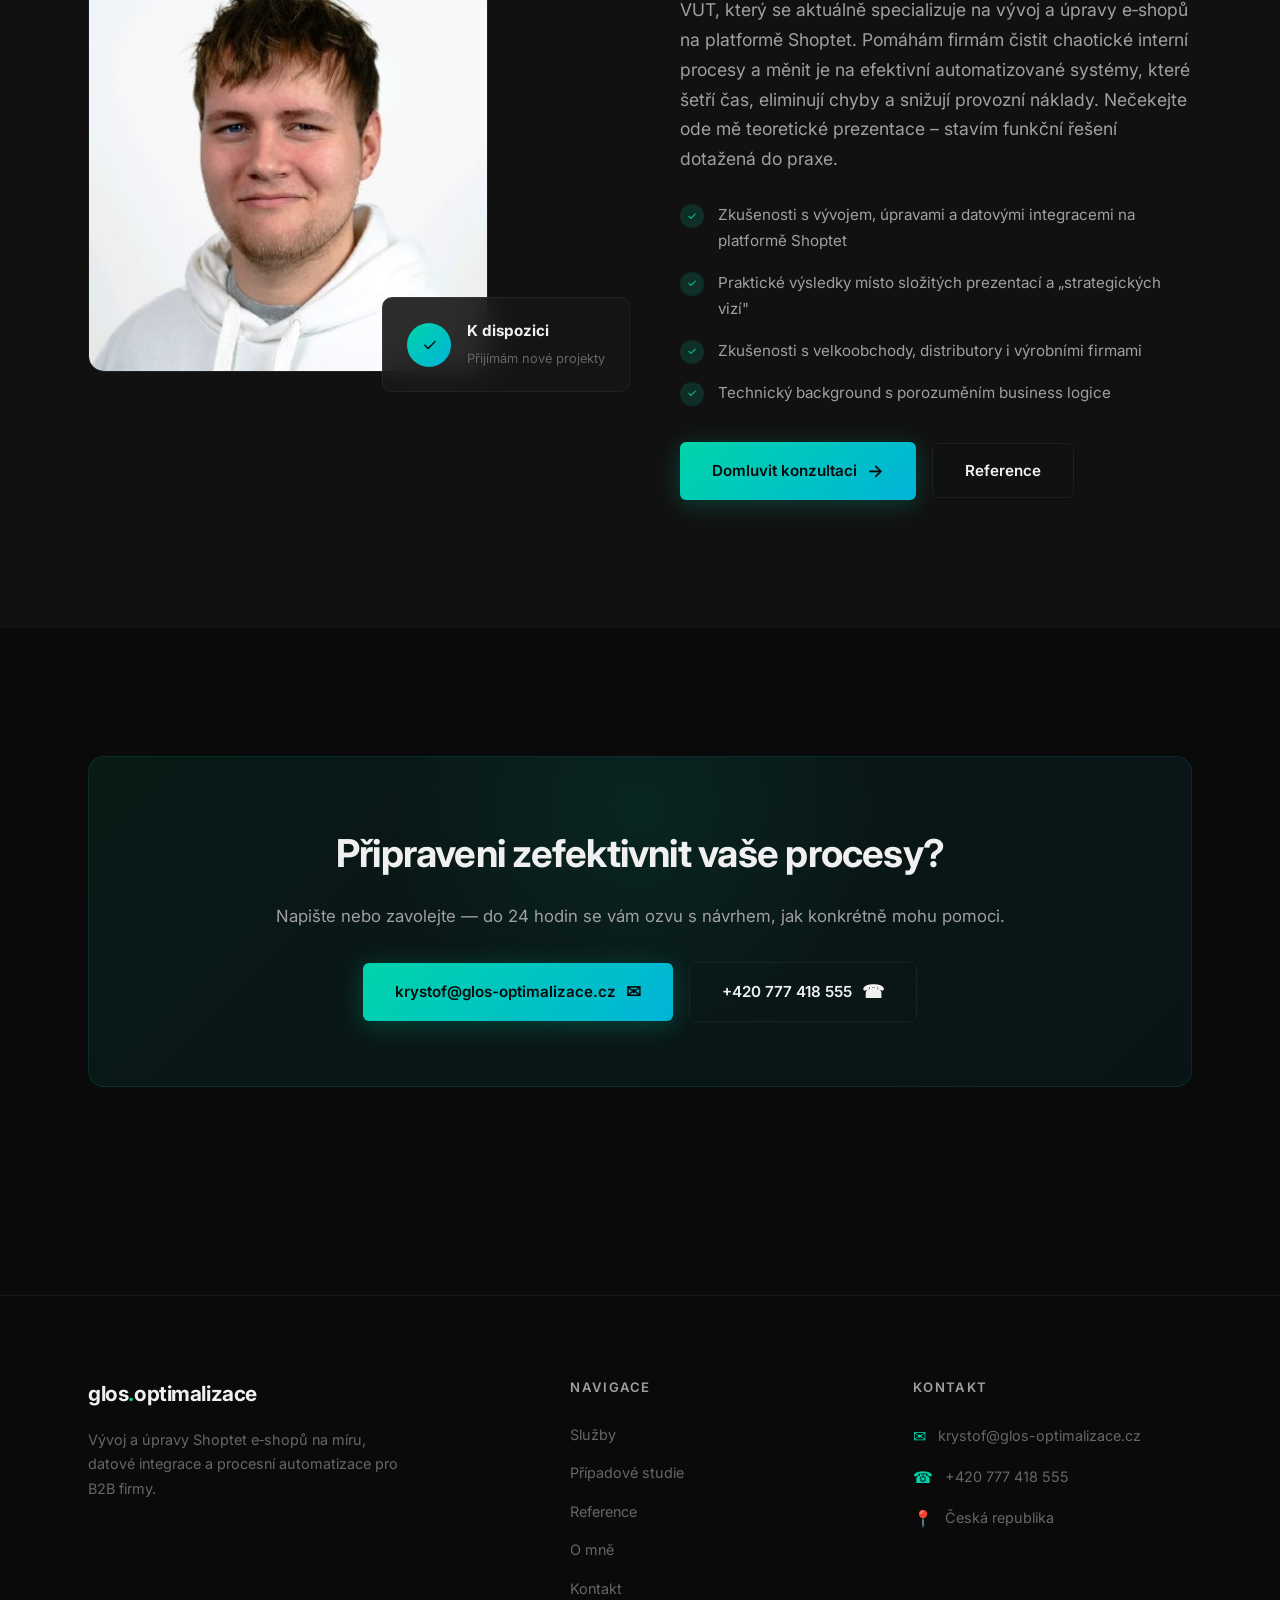
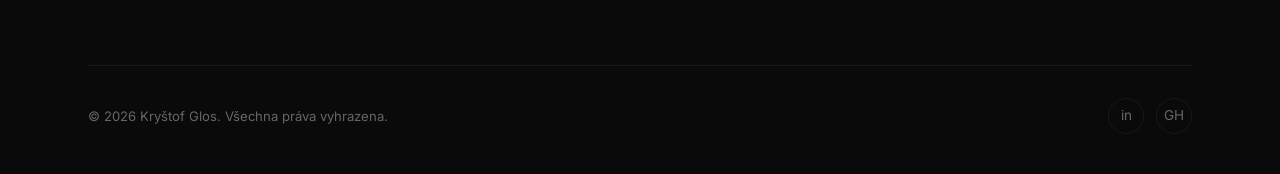
==== commit 749a9e05: "Show Slackshop screenshot in its case card instead of icon Co-Authored-By: Claude Opus 5.5 <noreply@" ====
--- a/index.html
+++ b/index.html
@@ -150,8 +150,8 @@
 
         <!-- Case: SlackShop -->
         <a href="case-study.html?id=slackshop" class="case-card reveal" id="case-card-slackshop">
-          <div class="case-card-image" style="background: linear-gradient(135deg, #1a1a1a, #f28c28);">
-            <span class="case-icon">🔀</span>
+          <div class="case-card-image">
+            <img class="case-card-shot" src="screenshots/slackshop/uvod.webp" alt="Úvodní stránka slackshop.cz na Shoptetu" width="1440" height="900" loading="lazy">
           </div>
           <div class="case-card-content">
             <span class="case-card-tag">Migrace e-shopu</span>
--- a/styles.css
+++ b/styles.css
@@ -600,6 +600,21 @@
 .case-card:hover .case-card-image .case-icon {
   opacity: 0.3;
   transform: scale(1.1);
+}
+
+/* Screenshot misto ikony (nepovinne, jen u studii, ktere ho maji). */
+.case-card-image .case-card-shot {
+  position: absolute;
+  inset: 0;
+  width: 100%;
+  height: 100%;
+  object-fit: cover;
+  object-position: top;
+  transition: transform var(--transition-medium);
+}
+
+.case-card:hover .case-card-image .case-card-shot {
+  transform: scale(1.04);
 }
 
 .case-card-image::after {
@@ -1250,6 +1265,62 @@
   display: none;
 }
 
+/* --- Screenshoty vysledku (nepovinne, viz `gallery` v caseStudies) --- */
+.case-gallery {
+  max-width: 800px;
+  margin-top: 48px;
+}
+
+.case-gallery-title {
+  font-size: 1.3rem;
+  font-weight: 600;
+  margin-bottom: 20px;
+  letter-spacing: -0.01em;
+}
+
+.case-gallery-grid {
+  display: grid;
+  grid-template-columns: repeat(2, 1fr);
+  gap: 20px;
+}
+
+.case-shot {
+  margin: 0;
+}
+
+/* Odkaz otevre plne rozliseni - v nahledu je text e-shopu maly. */
+.case-shot a {
+  display: block;
+  border-radius: var(--border-radius-sm);
+  border: 1px solid var(--bg-glass-border);
+  overflow: hidden;
+  transition: border-color var(--transition-fast), transform var(--transition-fast);
+}
+
+.case-shot a:hover {
+  border-color: var(--accent);
+  transform: translateY(-2px);
+}
+
+.case-shot img {
+  display: block;
+  width: 100%;
+  height: auto;
+  aspect-ratio: 16 / 10;
+  object-fit: cover;
+  object-position: top;
+}
+
+.case-shot figcaption {
+  font-size: 0.8rem;
+  color: var(--text-muted);
+  margin-top: 8px;
+}
+
+.case-gallery[hidden] {
+  display: none;
+}
+
 /* Dve tlacitka v sekci O mne (konzultace + reference). */
 .about-actions {
   display: flex;
@@ -1477,6 +1548,14 @@
     font-size: 0.95rem;
   }
 
+  .case-gallery {
+    margin-top: 32px;
+  }
+
+  .case-gallery-grid {
+    grid-template-columns: 1fr;
+  }
+
   .references-grid {
     grid-template-columns: 1fr;
   }
